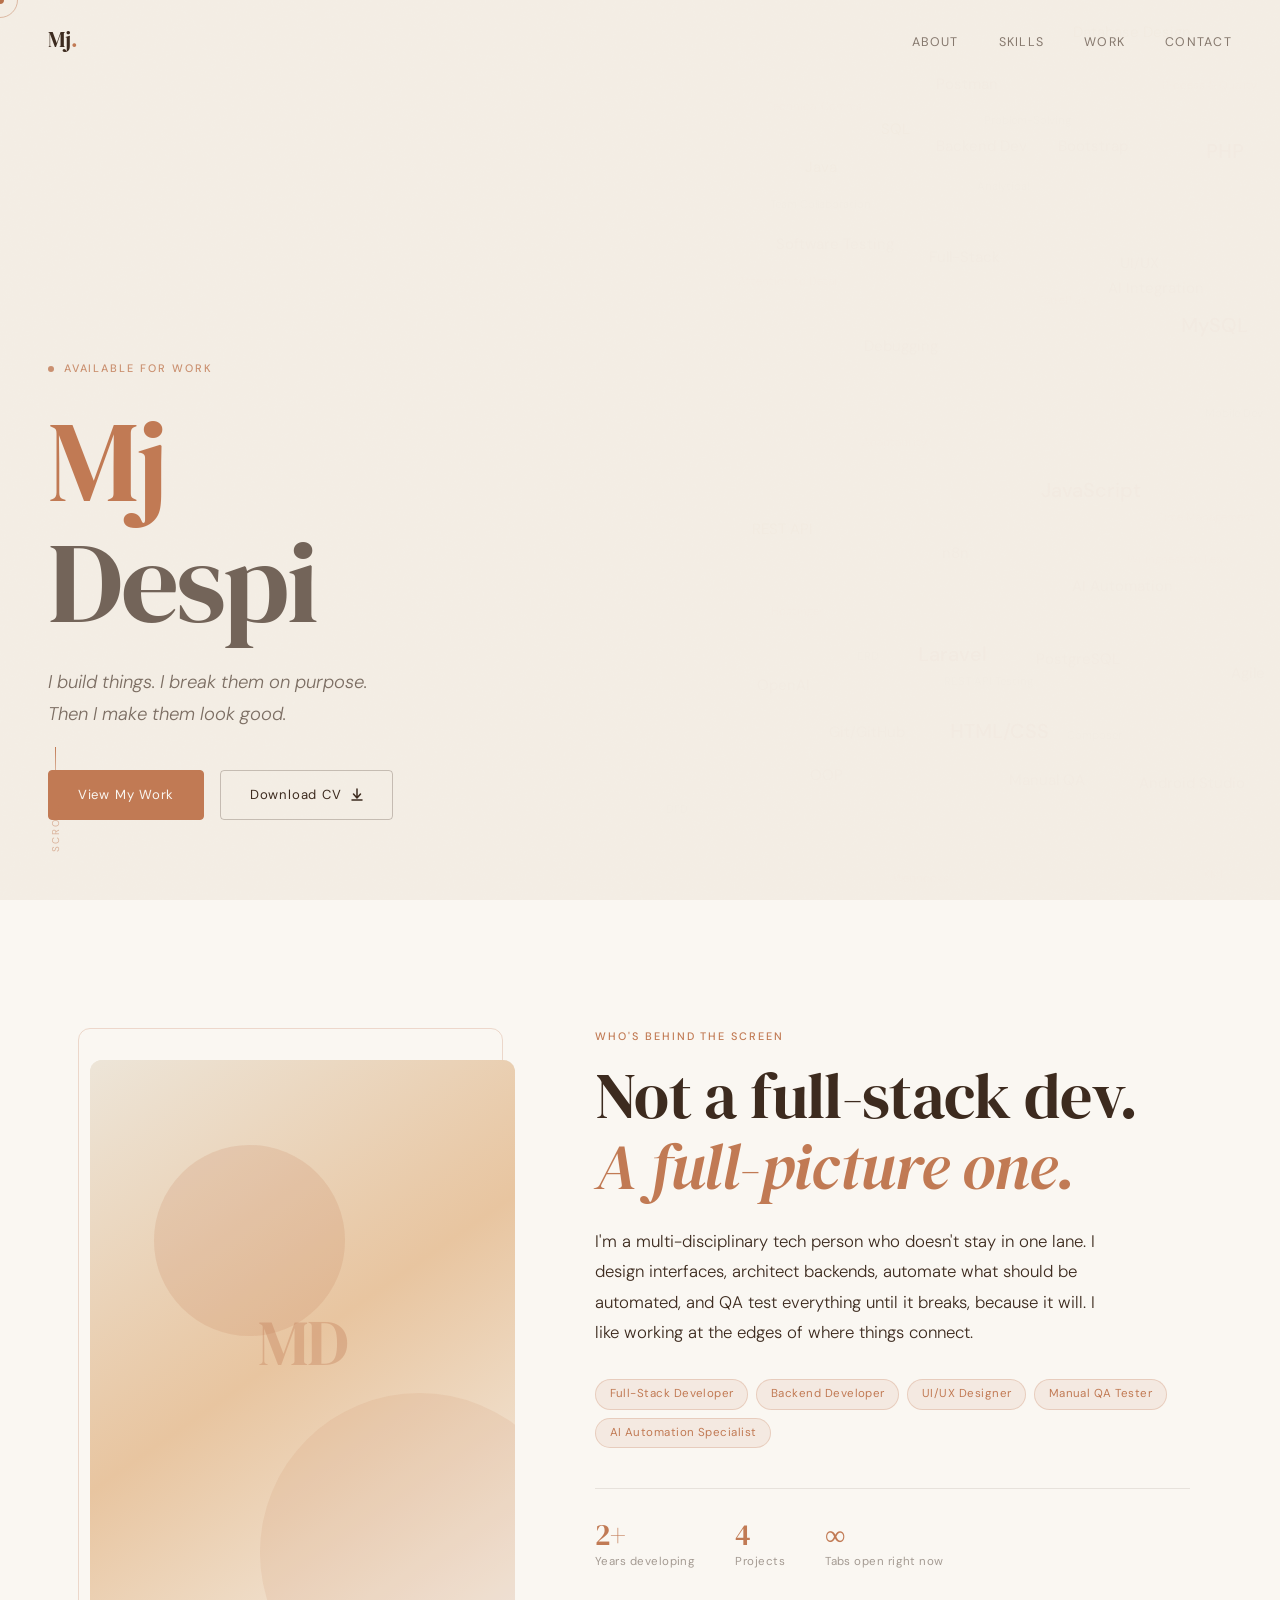
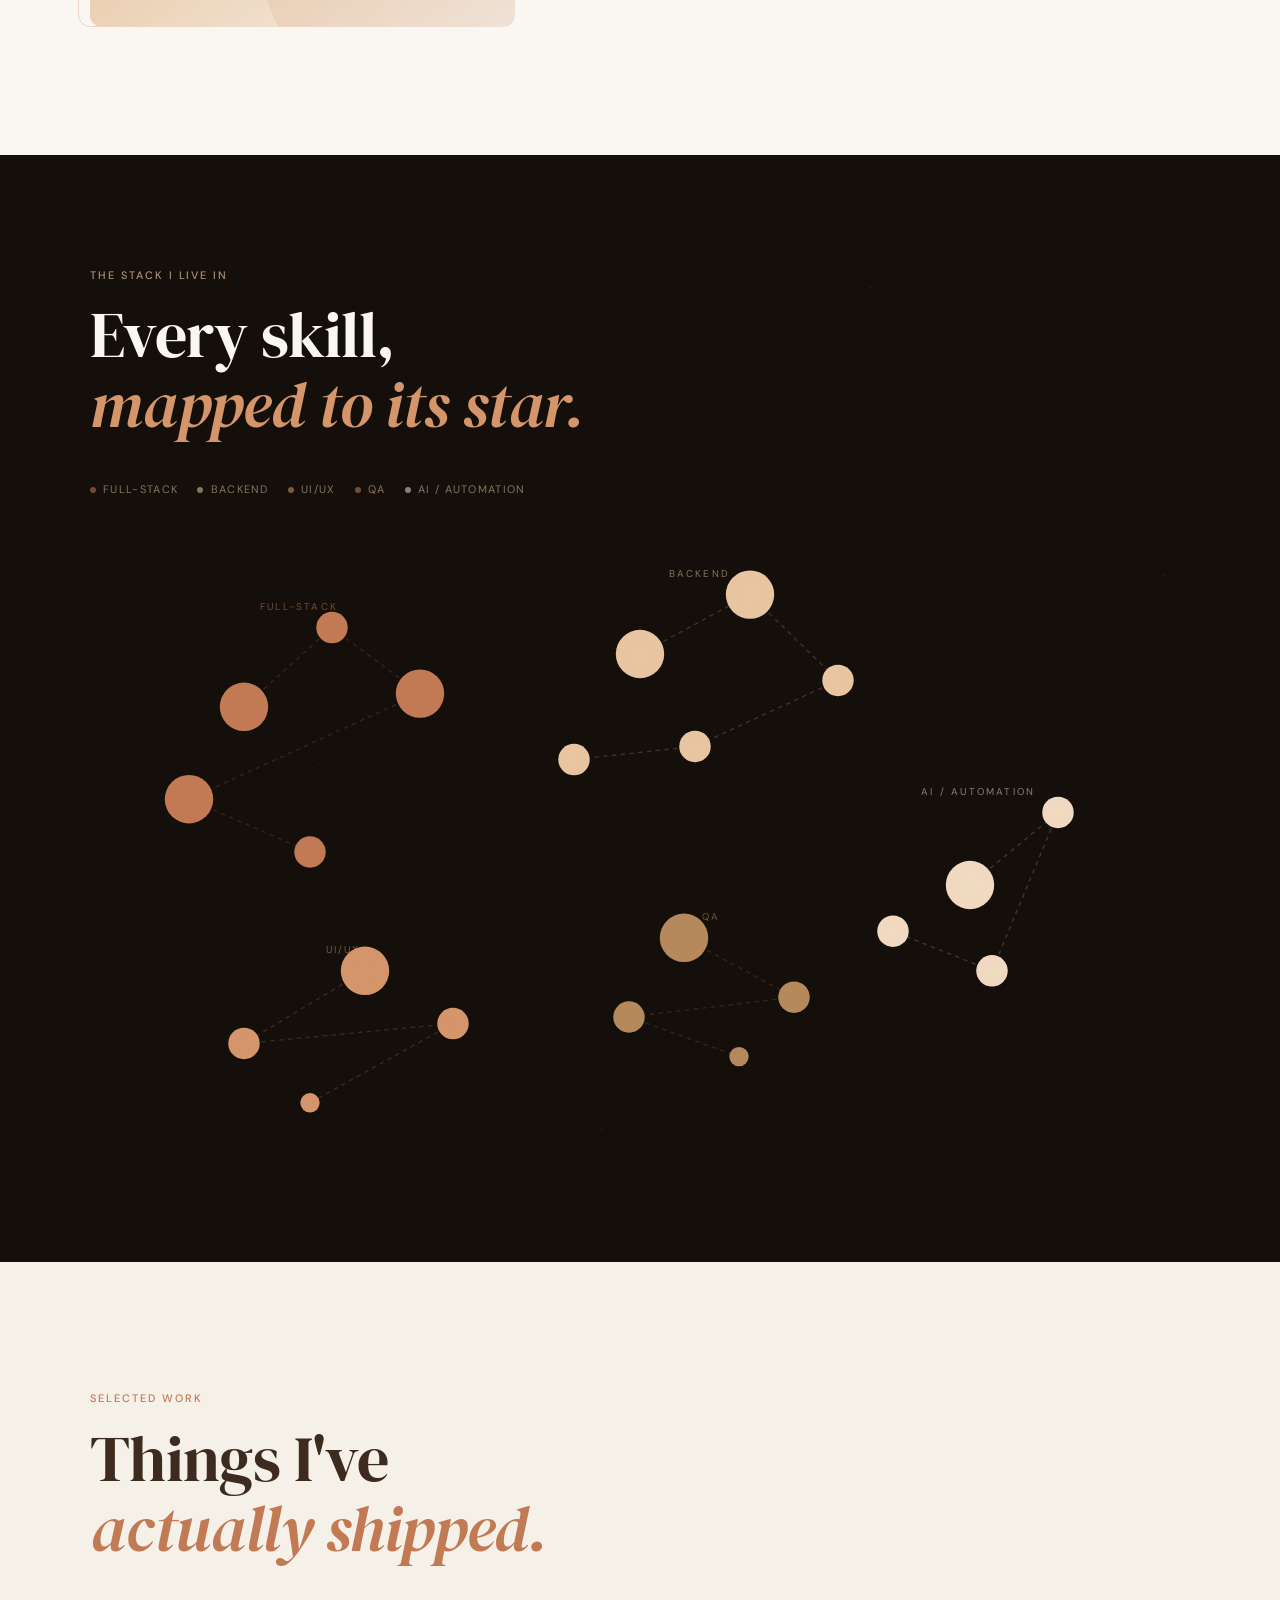
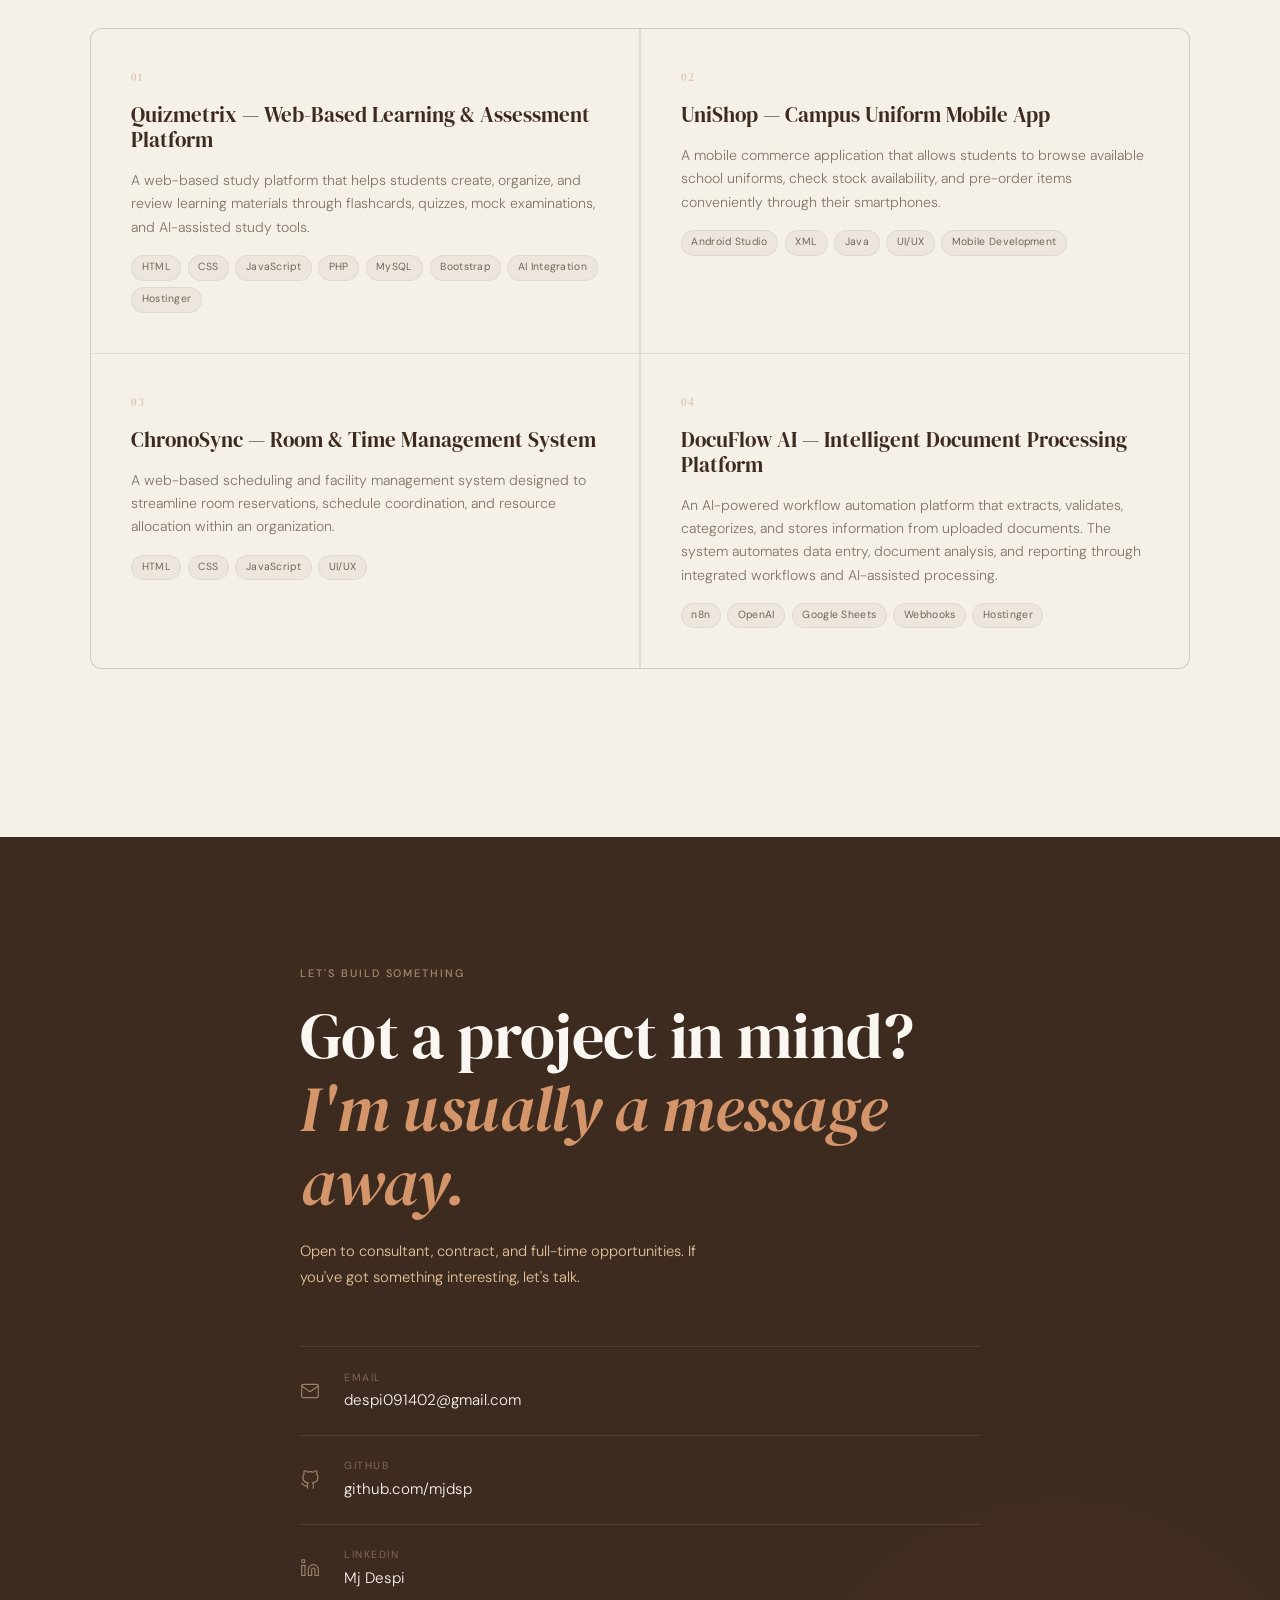
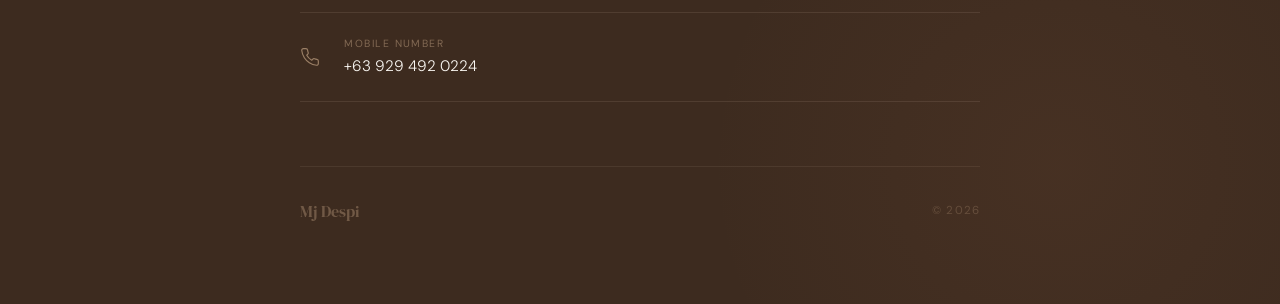
==== index.html @ 28af079f "Add files via upload" ====
<!DOCTYPE html>
<html lang="en">
<head>
  <meta charset="UTF-8" />
  <meta name="viewport" content="width=device-width, initial-scale=1.0" />
  <title>Mj Despi | Developer & Designer</title>

  <link rel="preconnect" href="https://fonts.googleapis.com" />
  <link rel="preconnect" href="https://fonts.gstatic.com" crossorigin />
  <link href="https://fonts.googleapis.com/css2?family=DM+Serif+Display:ital@0;1&family=DM+Sans:ital,opsz,wght@0,9..40,300;0,9..40,400;0,9..40,500;1,9..40,300&display=swap" rel="stylesheet" />

  <link rel="stylesheet" href="style.css" />
</head>
<body>

  <div id="scroll-progress"></div>
  <div class="cursor-dot" id="cursor-dot"></div>
  <div class="cursor-ring" id="cursor-ring"></div>

  <!-- ============================================================
       NAVIGATION
  ============================================================ -->
  <nav class="navbar" id="navbar">
    <a href="#hero" class="navbar__logo">Mj<span class="logo-dot">.</span></a>

    <ul class="navbar__links">
      <li><a href="#about"    class="nav-link">About</a></li>
      <li><a href="#skills"   class="nav-link">Skills</a></li>
      <li><a href="#projects" class="nav-link">Work</a></li>
      <li><a href="#contact"  class="nav-link">Contact</a></li>
    </ul>

    <button class="hamburger" id="hamburger" aria-label="Toggle menu">
      <span></span><span></span><span></span>
    </button>

    <div class="drawer" id="drawer">
      <ul>
        <li><a href="#about"    class="drawer-link">About</a></li>
        <li><a href="#skills"   class="drawer-link">Skills</a></li>
        <li><a href="#projects" class="drawer-link">Work</a></li>
        <li><a href="#contact"  class="drawer-link">Contact</a></li>
      </ul>
    </div>
    <div class="drawer-overlay" id="drawer-overlay"></div>
  </nav>

  <!-- ============================================================
       HERO — two-column: left = name/CTA, right = word cloud
  ============================================================ -->
  <section id="hero" class="hero">
    <canvas id="hero-canvas"></canvas>

    <div class="hero__layout">

      <!-- LEFT — identity -->
      <div class="hero__content">
        <span class="section-label hero__eyebrow">
          <span class="eyebrow-dot"></span>
          Available for work
        </span>

        <h1 class="hero__name">
          <span class="name-first">Mj</span><br>
          <span class="name-last">Despi</span>
        </h1>

        <p class="hero__tagline">
          I build things. I break them on purpose.<br>Then I make them look good.
        </p>

        <div class="hero__actions">
          <a href="#projects" class="btn btn-primary">View My Work</a>
          <a href="Despi_CV.pdf" download class="btn btn-ghost">
            Download CV
            <svg width="14" height="14" viewBox="0 0 14 14" fill="none">
              <path d="M7 1v8M3.5 6l3.5 4 3.5-4M2 12h10" stroke="currentColor" stroke-width="1.5" stroke-linecap="round" stroke-linejoin="round"/>
            </svg>
          </a>
        </div>
      </div>

      <!-- RIGHT — word cloud canvas -->
      <div class="hero__wordcloud-wrap">
        <canvas id="wordcloud-canvas"></canvas>
      </div>

    </div>

    <div class="hero__scroll-hint">
      <div class="scroll-line"></div>
      <span>Scroll</span>
    </div>
  </section>

  <!-- ============================================================
       ABOUT
  ============================================================ -->
  <section id="about" class="about">
    <div class="about__inner">

      <div class="about__image reveal">
        <div class="image-frame">
          <div class="image-placeholder">
            <div class="placeholder-shape outer"></div>
            <div class="placeholder-shape inner"></div>
            <span class="placeholder-initials">MD</span>
          </div>
        </div>
        <div class="image-accent"></div>
      </div>

      <div class="about__text">
        <span class="section-label reveal">Who's behind the screen</span>

        <h2 class="about__heading reveal reveal-delay-1">
          Not a full-stack dev.<br>
          <em>A full-picture one.</em>
        </h2>

        <p class="about__bio reveal reveal-delay-2">
          I'm a multi-disciplinary tech person who doesn't stay in one lane.
          I design interfaces, architect backends, automate what should be automated,
          and QA test everything until it breaks, because it will.
          I like working at the edges of where things connect.
        </p>

        <div class="about__roles reveal reveal-delay-3" id="roles-container"></div>

        <div class="about__stats reveal reveal-delay-4">
          <div class="stat">
            <span class="stat-num">2+</span>
            <span class="stat-label">Years developing</span>
          </div>
          <div class="stat">
            <span class="stat-num">4</span>
            <span class="stat-label">Projects</span>
          </div>
          <div class="stat">
            <span class="stat-num">∞</span>
            <span class="stat-label">Tabs open right now</span>
          </div>
        </div>
      </div>

    </div>
  </section>

  <!-- ============================================================
       SKILLS — CONSTELLATION
  ============================================================ -->
  <section id="skills" class="skills">
    <div class="skills__header">
      <span class="section-label" style="color: var(--sand); opacity: 0.7;">The stack I live in</span>
      <h2 class="skills__heading reveal">
        Every skill,<br><em>mapped to its star.</em>
      </h2>
    </div>

    <div class="skills__map">
      <div class="skills__legend" id="skills-legend"></div>
      <div class="skills__svg-wrap">
        <svg id="constellation" viewBox="0 0 1000 600" preserveAspectRatio="xMidYMid meet"></svg>
      </div>
      <div class="skill-tooltip" id="skill-tooltip"></div>
    </div>
  </section>

  <!-- ============================================================
       PROJECTS
  ============================================================ -->
  <section id="projects" class="projects">
    <div class="projects__inner">
      <div class="projects__header">
        <span class="section-label reveal">Selected work</span>
        <h2 class="projects__heading reveal reveal-delay-1">
          Things I've<br><em>actually shipped.</em>
        </h2>
      </div>
      <div class="projects__grid" id="projects-grid"></div>
    </div>
  </section>

  <!-- ============================================================
       CONTACT
  ============================================================ -->
  <section id="contact" class="contact">
    <div class="contact__inner">
      <span class="section-label reveal" style="color: var(--sand); opacity: 0.6;">Let's build something</span>

      <h2 class="contact__heading reveal reveal-delay-1">
        Got a project in mind?<br>
        <em>I'm usually a message away.</em>
      </h2>

      <p class="contact__sub reveal reveal-delay-2">
        Open to consultant, contract, and full-time opportunities.
        If you've got something interesting, let's talk.
      </p>

      <div class="contact__links" id="contact-links"></div>

      <footer class="contact__footer reveal">
        <span class="footer-name">Mj Despi</span>
        <span class="footer-year">© <span id="year"></span></span>
      </footer>
    </div>
  </section>

  <!-- ============================================================
       EASTER EGG
  ============================================================ -->
  <div class="easter-egg" id="easter-egg">
    <div class="easter-egg__box">
      <div class="easter-egg__emoji">🍪</div>
      <h3 class="easter-egg__title">You found the secret.</h3>
      <p class="easter-egg__text">
        ↑ ↑ ↓ ↓ ← → ← → B A<br>
        Most people don't make it this far.<br>
        Here's a cookie. You've earned it.
      </p>
      <button class="easter-egg__close" id="easter-egg-close">Close & keep exploring</button>
    </div>
  </div>

  <script src="script.js"></script>
  <script src="wordcloud.js"></script>
</body>
</html>
---- style.css ----
/* ============================================================
   DESIGN TOKENS
   ============================================================ */
:root {
  --cream:            #F5F0E8;
  --cream-deep:       #EDE5D8;
  --off-white:        #FAF7F2;
  --terracotta:       #C17A54;
  --terracotta-light: #D4956A;
  --terracotta-muted: #B5895C;
  --sand:             #E8C5A0;
  --brown:            #3D2B1F;
  --charcoal:         #1C1510;
  --night:            #140F0A;
  --night-mid:        #1E1510;

  --font-display: 'DM Serif Display', Georgia, serif;
  --font-body:    'DM Sans', system-ui, sans-serif;

  --transition: 0.3s cubic-bezier(0.25, 0.46, 0.45, 0.94);
}

/* ============================================================
   RESET & BASE
   ============================================================ */
*, *::before, *::after {
  box-sizing: border-box;
  margin: 0;
  padding: 0;
}

html {
  scroll-behavior: smooth;
  font-size: 16px;
}

body {
  font-family: var(--font-body);
  background: var(--cream);
  color: var(--brown);
  line-height: 1.6;
  overflow-x: hidden;
  cursor: none;
}

a, button, [role="button"] {
  cursor: none;
}

img {
  display: block;
  width: 100%;
  height: 100%;
  object-fit: cover;
  object-position: top center;
}

ul { list-style: none; }
a  { text-decoration: none; color: inherit; }

h1 { font-family: var(--font-display); font-size: clamp(3.5rem, 9vw, 8rem);  line-height: 1.05; letter-spacing: -0.02em; font-weight: 400; }
h2 { font-family: var(--font-display); font-size: clamp(2.2rem, 5vw,  4rem);  line-height: 1.1;  letter-spacing: -0.01em; font-weight: 400; }
h3 { font-family: var(--font-display); font-size: clamp(1.2rem, 2vw,  1.6rem); line-height: 1.2; font-weight: 400; }

/* ============================================================
   UTILITIES
   ============================================================ */
.section-label {
  font-family: var(--font-body);
  font-size: 0.68rem;
  font-weight: 500;
  letter-spacing: 0.18em;
  text-transform: uppercase;
  color: var(--terracotta);
  opacity: 0.8;
  display: flex;
  align-items: center;
  gap: 0.5rem;
  margin-bottom: 1rem;
}

/* Scroll-triggered reveal */
.reveal {
  opacity: 0;
  transform: translateY(28px);
  transition: opacity 0.75s ease, transform 0.75s ease;
}
.reveal.visible            { opacity: 1; transform: translateY(0); }
.reveal-delay-1.visible    { transition-delay: 0.1s; }
.reveal-delay-2.visible    { transition-delay: 0.22s; }
.reveal-delay-3.visible    { transition-delay: 0.36s; }
.reveal-delay-4.visible    { transition-delay: 0.5s; }

/* Buttons */
.btn {
  display: inline-flex;
  align-items: center;
  gap: 0.5rem;
  font-family: var(--font-body);
  font-size: 0.82rem;
  font-weight: 400;
  letter-spacing: 0.06em;
  padding: 0.85rem 1.8rem;
  border-radius: 4px;
  border: 1px solid transparent;
  transition: all var(--transition);
  text-decoration: none;
}
.btn-primary {
  background: var(--terracotta);
  color: var(--off-white);
  border-color: var(--terracotta);
}
.btn-primary:hover {
  background: var(--brown);
  border-color: var(--brown);
  transform: translateY(-2px);
}
.btn-ghost {
  background: transparent;
  color: var(--brown);
  border-color: rgba(61, 43, 31, 0.25);
}
.btn-ghost:hover {
  background: var(--cream-deep);
  border-color: var(--terracotta-muted);
  transform: translateY(-2px);
}

/* ============================================================
   SCROLL PROGRESS BAR
   ============================================================ */
#scroll-progress {
  position: fixed;
  top: 0; left: 0;
  height: 2px;
  width: 0%;
  background: var(--terracotta);
  z-index: 9999;
  transition: width 0.08s linear;
}

/* ============================================================
   CUSTOM CURSOR
   ============================================================ */
.cursor-dot {
  position: fixed;
  top: 0; left: 0;
  width: 8px; height: 8px;
  background: var(--terracotta);
  border-radius: 50%;
  pointer-events: none;
  z-index: 99999;
  transform: translate(-50%, -50%);
  transition: width 0.2s, height 0.2s, background 0.2s;
  mix-blend-mode: multiply;
}
.cursor-ring {
  position: fixed;
  top: 0; left: 0;
  width: 36px; height: 36px;
  border: 1.5px solid var(--terracotta);
  border-radius: 50%;
  pointer-events: none;
  z-index: 99998;
  transform: translate(-50%, -50%);
  transition: width 0.25s, height 0.25s, opacity 0.2s;
  opacity: 0.45;
}
.cursor-dot.hovering  { width: 5px; height: 5px; }
.cursor-ring.hovering { width: 54px; height: 54px; opacity: 0.2; }

/* ============================================================
   NAVBAR
   ============================================================ */
.navbar {
  position: fixed;
  top: 0; left: 0; right: 0;
  z-index: 1000;
  display: flex;
  align-items: center;
  justify-content: space-between;
  padding: 1.4rem 3rem;
  transition: background 0.4s, padding 0.3s, backdrop-filter 0.3s;
}
.navbar.scrolled {
  background: rgba(245, 240, 232, 0.88);
  backdrop-filter: blur(12px);
  -webkit-backdrop-filter: blur(12px);
  padding: 1rem 3rem;
  border-bottom: 1px solid rgba(193, 122, 84, 0.12);
}
.navbar__logo {
  font-family: var(--font-display);
  font-size: 1.4rem;
  color: var(--brown);
  letter-spacing: -0.01em;
  z-index: 1001;
}
.logo-dot { color: var(--terracotta); }

.navbar__links {
  display: flex;
  gap: 2.5rem;
}
.nav-link {
  font-size: 0.78rem;
  font-weight: 400;
  letter-spacing: 0.1em;
  text-transform: uppercase;
  color: var(--brown);
  opacity: 0.6;
  position: relative;
  padding-bottom: 2px;
  transition: opacity 0.2s, color 0.2s;
}
.nav-link::after {
  content: '';
  position: absolute;
  bottom: -2px; left: 0;
  width: 0; height: 1px;
  background: var(--terracotta);
  transition: width 0.3s;
}
.nav-link:hover,
.nav-link.active {
  opacity: 1;
  color: var(--terracotta);
}
.nav-link:hover::after,
.nav-link.active::after { width: 100%; }

/* Hamburger */
.hamburger {
  display: none;
  flex-direction: column;
  gap: 5px;
  background: none;
  border: none;
  padding: 4px;
  z-index: 1001;
}
.hamburger span {
  display: block;
  width: 24px; height: 1.5px;
  background: var(--brown);
  transition: transform 0.3s, opacity 0.3s;
  transform-origin: center;
}
.hamburger.open span:nth-child(1) { transform: translateY(6.5px) rotate(45deg); }
.hamburger.open span:nth-child(2) { opacity: 0; }
.hamburger.open span:nth-child(3) { transform: translateY(-6.5px) rotate(-45deg); }

/* Drawer */
.drawer {
  position: fixed;
  top: 0; right: -100%;
  width: min(320px, 85vw);
  height: 100vh;
  background: var(--off-white);
  z-index: 1000;
  display: flex;
  align-items: center;
  justify-content: center;
  border-left: 1px solid rgba(193, 122, 84, 0.15);
  transition: right 0.4s cubic-bezier(0.25, 0.46, 0.45, 0.94);
}
.drawer.open { right: 0; }
.drawer ul { display: flex; flex-direction: column; gap: 2rem; text-align: center; }
.drawer-link {
  font-family: var(--font-display);
  font-size: 2rem;
  color: var(--brown);
  opacity: 0.8;
  transition: opacity 0.2s, color 0.2s;
}
.drawer-link:hover { opacity: 1; color: var(--terracotta); }
.drawer-overlay {
  position: fixed;
  inset: 0;
  background: rgba(61, 43, 31, 0.3);
  z-index: 999;
  backdrop-filter: blur(2px);
  opacity: 0;
  pointer-events: none;
  transition: opacity 0.3s;
}
.drawer-overlay.visible { opacity: 1; pointer-events: all; }

/* ============================================================
   HERO — two-column
   ============================================================ */
.hero {
  position: relative;
  min-height: 100vh;
  display: flex;
  flex-direction: column;
  justify-content: center;
  padding: 0;
  overflow: hidden;
  background: var(--cream);
}
#hero-canvas {
  position: absolute;
  inset: 0;
  width: 100%; height: 100%;
  pointer-events: none;
  z-index: 0;
}

/* Two-column grid inside hero */
.hero__layout {
  position: relative;
  z-index: 2;
  display: grid;
  grid-template-columns: 1fr 1fr;
  min-height: 100vh;
  width: 100%;
}

/* LEFT — name / CTA */
.hero__content {
  display: flex;
  flex-direction: column;
  justify-content: flex-end;
  padding: 0 3rem 5rem 3rem;
}

.hero__eyebrow {
  display: flex;
  align-items: center;
  gap: 0.6rem;
  margin-bottom: 1.5rem;
}
.eyebrow-dot {
  width: 6px; height: 6px;
  background: var(--terracotta);
  border-radius: 50%;
  display: inline-block;
  animation: pulse-dot 2s ease-in-out infinite;
}
@keyframes pulse-dot {
  0%, 100% { opacity: 1; transform: scale(1); }
  50%       { opacity: 0.45; transform: scale(0.65); }
}
.hero__name {
  color: var(--brown);
  margin-bottom: 1.5rem;
}
.name-first { color: var(--terracotta); }
.name-last  { color: var(--brown); opacity: 0.7; }
.hero__tagline {
  font-size: clamp(0.95rem, 1.6vw, 1.15rem);
  font-weight: 300;
  font-style: italic;
  color: var(--brown);
  opacity: 0.65;
  line-height: 1.7;
  margin-bottom: 2.5rem;
  max-width: 420px;
}
.hero__actions { display: flex; gap: 1rem; flex-wrap: wrap; }

/* RIGHT — word cloud, seamless with hero background */
.hero__wordcloud-wrap {
  position: relative;
  background: transparent;
}
#wordcloud-canvas {
  display: block;
  width: 100%;
  height: 100%;
}

/* Scroll hint — repositioned to bottom-left so it's not hidden by cloud */
.hero__scroll-hint {
  position: absolute;
  bottom: 3rem;
  left: 3rem;
  display: flex;
  flex-direction: column;
  align-items: center;
  gap: 0.5rem;
  z-index: 3;
}
.scroll-line {
  width: 1px; height: 48px;
  background: linear-gradient(to bottom, var(--terracotta), transparent);
  animation: scroll-line-anim 2s ease-in-out infinite;
}
@keyframes scroll-line-anim {
  0%   { transform: scaleY(0); transform-origin: top;    opacity: 0; }
  50%  { transform: scaleY(1); transform-origin: top;    opacity: 1; }
  100% { transform: scaleY(0); transform-origin: bottom; opacity: 0; }
}
.hero__scroll-hint span {
  font-size: 0.62rem;
  letter-spacing: 0.22em;
  text-transform: uppercase;
  color: var(--terracotta);
  opacity: 0.5;
  writing-mode: vertical-rl;
  transform: rotate(180deg);
}

/* ============================================================
   ABOUT
   ============================================================ */
.about {
  background: var(--off-white);
  padding: 8rem 3rem;
}
.about__inner {
  max-width: 1100px;
  margin: 0 auto;
  display: grid;
  grid-template-columns: 1fr 1.4fr;
  gap: 5rem;
  align-items: start;
}

/* Image */
.about__image { position: relative; padding-top: 2rem; }
.image-frame {
  position: relative;
  width: 100%;
  aspect-ratio: 3 / 4;
  border-radius: 12px;
  overflow: hidden;
  background: var(--cream-deep);
}
.image-placeholder {
  width: 100%; height: 100%;
  display: flex;
  align-items: center;
  justify-content: center;
  background: linear-gradient(145deg, var(--cream-deep), var(--sand), var(--cream));
  position: relative;
  overflow: hidden;
}
.placeholder-shape {
  position: absolute;
  border-radius: 50%;
}
.placeholder-shape.outer {
  width: 75%; aspect-ratio: 1;
  background: rgba(193, 122, 84, 0.12);
  bottom: -15%; right: -15%;
}
.placeholder-shape.inner {
  width: 45%; aspect-ratio: 1;
  background: rgba(193, 122, 84, 0.18);
  top: 15%; left: 15%;
}
.placeholder-initials {
  font-family: var(--font-display);
  font-size: 4rem;
  color: var(--terracotta);
  opacity: 0.35;
  position: relative;
  z-index: 1;
  letter-spacing: -0.02em;
}
.image-accent {
  position: absolute;
  top: 0; left: -12px;
  width: 100%; height: 100%;
  border: 1px solid rgba(193, 122, 84, 0.25);
  border-radius: 12px;
  pointer-events: none;
  z-index: -1;
}

/* About text */
.about__heading { color: var(--brown); margin-bottom: 1.5rem; }
.about__heading em { color: var(--terracotta); font-style: italic; }
.about__bio {
  font-size: 1.05rem;
  line-height: 1.8;
  color: var(--brown);
  opacity: 0.72;
  margin-bottom: 2rem;
  max-width: 500px;
  font-weight: 300;
}

/* Role badges */
.about__roles { display: flex; flex-wrap: wrap; gap: 0.5rem; margin-bottom: 2.5rem; }
.role-badge {
  font-size: 0.72rem;
  font-weight: 400;
  letter-spacing: 0.04em;
  padding: 0.32rem 0.85rem;
  border-radius: 999px;
  background: rgba(193, 122, 84, 0.1);
  color: var(--terracotta);
  border: 1px solid rgba(193, 122, 84, 0.25);
  transition: background 0.2s;
}
.role-badge:hover { background: rgba(193, 122, 84, 0.18); }

/* Stats */
.about__stats {
  display: flex;
  gap: 2.5rem;
  padding-top: 2rem;
  border-top: 1px solid rgba(61, 43, 31, 0.1);
}
.stat { display: flex; flex-direction: column; gap: 0.2rem; }
.stat-num  { font-family: var(--font-display); font-size: 1.8rem; color: var(--terracotta); line-height: 1; }
.stat-label { font-size: 0.72rem; color: var(--brown); opacity: 0.45; letter-spacing: 0.04em; }

/* ============================================================
   SKILLS — CONSTELLATION
   ============================================================ */
.skills {
  background: var(--night);
  padding: 7rem 3rem 5rem;
  position: relative;
  overflow: hidden;
}
/* Subtle distant background stars */
.skills::before {
  content: '';
  position: absolute;
  inset: 0;
  background-image:
    radial-gradient(1px 1px at 8%  18%, rgba(240,217,192,0.25) 0%, transparent 100%),
    radial-gradient(1px 1px at 25% 55%, rgba(240,217,192,0.18) 0%, transparent 100%),
    radial-gradient(1px 1px at 68% 12%, rgba(240,217,192,0.22) 0%, transparent 100%),
    radial-gradient(1px 1px at 82% 72%, rgba(240,217,192,0.15) 0%, transparent 100%),
    radial-gradient(1px 1px at 47% 88%, rgba(240,217,192,0.20) 0%, transparent 100%),
    radial-gradient(1px 1px at 91% 38%, rgba(240,217,192,0.18) 0%, transparent 100%),
    radial-gradient(1px 1px at 15% 80%, rgba(240,217,192,0.12) 0%, transparent 100%);
  pointer-events: none;
}
.skills__header {
  max-width: 1100px;
  margin: 0 auto 2.5rem;
}
.skills__heading { color: var(--off-white); margin-top: 0.5rem; }
.skills__heading em { color: var(--terracotta-light); font-style: italic; }

.skills__legend {
  display: flex;
  flex-wrap: wrap;
  gap: 1.2rem;
  max-width: 1100px;
  margin: 0 auto 1.5rem;
}
.legend-item {
  display: flex;
  align-items: center;
  gap: 0.45rem;
  font-size: 0.68rem;
  letter-spacing: 0.12em;
  text-transform: uppercase;
  color: var(--sand);
  opacity: 0.55;
}
.legend-dot {
  width: 6px; height: 6px;
  border-radius: 50%;
  flex-shrink: 0;
}

.skills__map { position: relative; max-width: 1100px; margin: 0 auto; }
.skills__svg-wrap { position: relative; }
#constellation {
  width: 100%;
  display: block;
  overflow: visible;
}
/* Stars: JS adds these classes */
.star-group { opacity: 0; transition: opacity 0.6s ease; }
.star-group.visible { opacity: 1; }
.star-circle {
  transition: r 0.2s;
  animation: twinkle 4s ease-in-out infinite;
}
@keyframes twinkle {
  0%, 100% { opacity: 0.9; }
  50%       { opacity: 0.45; }
}
.star-halo { animation: halo-pulse 4s ease-in-out infinite; }
@keyframes halo-pulse {
  0%, 100% { opacity: 0.12; }
  50%       { opacity: 0.28; }
}
.star-group:hover .star-circle { filter: drop-shadow(0 0 5px currentColor); opacity: 1 !important; }
.skill-connection { pointer-events: none; }

/* Tooltip */
.skill-tooltip {
  position: absolute;
  background: rgba(20, 15, 10, 0.92);
  color: var(--sand);
  font-size: 0.68rem;
  font-family: var(--font-body);
  letter-spacing: 0.06em;
  padding: 0.28rem 0.65rem;
  border-radius: 4px;
  pointer-events: none;
  white-space: nowrap;
  border: 1px solid rgba(193, 122, 84, 0.3);
  z-index: 10;
  opacity: 0;
  transition: opacity 0.15s;
  transform: translate(-50%, -160%);
}
.skill-tooltip.visible { opacity: 1; }

/* ============================================================
   PROJECTS
   ============================================================ */
.projects { background: var(--cream); padding: 8rem 3rem; }
.projects__inner { max-width: 1100px; margin: 0 auto; }
.projects__header { margin-bottom: 4rem; }
.projects__heading { color: var(--brown); margin-top: 0.5rem; }
.projects__heading em { color: var(--terracotta); font-style: italic; }

.projects__grid {
  display: grid;
  grid-template-columns: repeat(2, 1fr);
  gap: 1.5px;
  background: rgba(61, 43, 31, 0.1);
  border: 1.5px solid rgba(61, 43, 31, 0.1);
  border-radius: 12px;
  overflow: hidden;
  margin-bottom: 2.5rem;
}

.project-card {
  position: relative;
  background: var(--cream);
  padding: 2.5rem;
  display: flex;
  flex-direction: column;
  gap: 1rem;
  transition: background var(--transition), transform var(--transition);
  overflow: hidden;
}
.project-card::before {
  content: '';
  position: absolute;
  inset: 0;
  background: linear-gradient(135deg, transparent, rgba(193,122,84,0.04));
  opacity: 0;
  transition: opacity var(--transition);
}
.project-card:hover { background: var(--off-white); transform: translateY(-2px); }
.project-card:hover::before { opacity: 1; }
.project-card:hover .card-arrow { opacity: 1; transform: translate(0, 0); color: var(--terracotta); }
.project-card:hover .card-title { color: var(--terracotta); }

.card-number {
  font-family: var(--font-display);
  font-size: 0.7rem;
  color: var(--terracotta);
  opacity: 0.35;
  letter-spacing: 0.1em;
}
.card-title {
  font-family: var(--font-display);
  font-size: clamp(1.05rem, 1.8vw, 1.3rem);
  color: var(--brown);
  line-height: 1.2;
  transition: color 0.2s;
}
.card-desc {
  font-size: 0.88rem;
  line-height: 1.65;
  color: var(--brown);
  opacity: 0.62;
  font-weight: 300;
}
.card-tags { display: flex; flex-wrap: wrap; gap: 0.4rem; }
.card-tag {
  font-size: 0.65rem;
  padding: 0.22rem 0.6rem;
  border-radius: 999px;
  background: rgba(61, 43, 31, 0.07);
  color: var(--brown);
  opacity: 0.7;
  border: 1px solid rgba(61, 43, 31, 0.1);
  letter-spacing: 0.03em;
}
.card-arrow {
  position: absolute;
  top: 1.5rem; right: 1.8rem;
  color: var(--terracotta);
  opacity: 0;
  transform: translate(-4px, 4px);
  transition: all var(--transition);
}

.projects__footer { display: flex; justify-content: flex-end; }
.github-link {
  display: inline-flex;
  align-items: center;
  gap: 0.5rem;
  font-size: 0.8rem;
  letter-spacing: 0.06em;
  color: var(--brown);
  opacity: 0.5;
  border-bottom: 1px solid rgba(61, 43, 31, 0.18);
  padding-bottom: 2px;
  transition: opacity 0.2s, color 0.2s, border-color 0.2s;
}
.github-link:hover { opacity: 1; color: var(--terracotta); border-bottom-color: var(--terracotta); }

/* ============================================================
   CONTACT
   ============================================================ */
.contact {
  background: var(--brown);
  padding: 8rem 3rem 5rem;
  position: relative;
  overflow: hidden;
}
.contact::before {
  content: '';
  position: absolute;
  bottom: -20%; right: -10%;
  width: 55%; aspect-ratio: 1;
  background: radial-gradient(circle, rgba(193,122,84,0.07) 0%, transparent 70%);
  pointer-events: none;
}
.contact__inner { max-width: 680px; margin: 0 auto; }
.contact__heading { color: var(--off-white); margin-bottom: 1.2rem; margin-top: 0.5rem; line-height: 1.15; }
.contact__heading em { color: var(--terracotta-light); font-style: italic; }
.contact__sub {
  font-size: 0.92rem;
  line-height: 1.75;
  color: var(--sand);
  opacity: 0.48;
  margin-bottom: 3.5rem;
  max-width: 420px;
  font-weight: 300;
}

.contact__links {
  display: flex;
  flex-direction: column;
  border-top: 1px solid rgba(240, 217, 192, 0.1);
  margin-bottom: 4rem;
}
.contact-link {
  display: flex;
  align-items: center;
  gap: 1.4rem;
  padding: 1.4rem 0;
  border-bottom: 1px solid rgba(240, 217, 192, 0.1);
  color: var(--off-white);
  text-decoration: none;
  position: relative;
  overflow: hidden;
  transition: padding-left 0.3s;
}
.contact-link::before {
  content: '';
  position: absolute;
  left: -100%; top: 0;
  width: 100%; height: 100%;
  background: rgba(193, 122, 84, 0.06);
  transition: left 0.3s ease;
}
.contact-link:hover { padding-left: 0.5rem; }
.contact-link:hover::before { left: 0; }
.contact-link:hover .link-icon   { color: var(--terracotta-light); opacity: 1; }
.contact-link:hover .link-arrow  { opacity: 1; transform: translateX(0); color: var(--terracotta-light); }

.link-icon {
  width: 22px; flex-shrink: 0;
  color: var(--sand);
  opacity: 0.55;
  transition: color 0.2s, opacity 0.2s;
  display: flex;
  align-items: center;
}
.link-text { flex: 1; display: flex; flex-direction: column; gap: 0.12rem; }
.link-label {
  font-size: 0.65rem;
  letter-spacing: 0.14em;
  text-transform: uppercase;
  color: var(--sand);
  opacity: 0.4;
}
.link-value { font-size: 0.95rem; font-weight: 300; color: var(--off-white); }
.link-arrow {
  font-size: 1rem;
  color: var(--sand);
  opacity: 0;
  transform: translateX(-8px);
  transition: all var(--transition);
}

/* Footer */
.contact__footer {
  display: flex;
  justify-content: space-between;
  align-items: center;
  padding-top: 2rem;
  border-top: 1px solid rgba(240, 217, 192, 0.08);
}
.footer-name {
  font-family: var(--font-display);
  font-size: 1rem;
  color: var(--sand);
  opacity: 0.3;
}
.footer-year { font-size: 0.72rem; color: var(--sand); opacity: 0.2; letter-spacing: 0.1em; }

/* ============================================================
   EASTER EGG
   ============================================================ */
.easter-egg {
  position: fixed;
  inset: 0;
  background: rgba(20, 15, 10, 0.95);
  z-index: 99997;
  display: flex;
  align-items: center;
  justify-content: center;
  opacity: 0;
  pointer-events: none;
  transition: opacity 0.4s ease;
  backdrop-filter: blur(8px);
}
.easter-egg.visible { opacity: 1; pointer-events: all; }

.easter-egg__box {
  text-align: center;
  padding: 3rem 2.5rem;
  max-width: 420px;
  border: 1px solid rgba(193, 122, 84, 0.25);
  border-radius: 12px;
  background: var(--night-mid);
  transform: scale(0.9);
  transition: transform 0.4s cubic-bezier(0.34, 1.56, 0.64, 1);
}
.easter-egg.visible .easter-egg__box { transform: scale(1); }

.easter-egg__emoji {
  font-size: 3.5rem;
  margin-bottom: 1.2rem;
  animation: wiggle 0.5s ease-in-out 0.4s;
}
@keyframes wiggle {
  0%, 100% { transform: rotate(0deg); }
  25%  { transform: rotate(-10deg); }
  75%  { transform: rotate(10deg); }
}
.easter-egg__title {
  font-family: var(--font-display);
  font-size: 1.8rem;
  color: var(--off-white);
  margin-bottom: 1rem;
}
.easter-egg__text {
  font-size: 0.88rem;
  line-height: 1.8;
  color: var(--sand);
  opacity: 0.65;
  margin-bottom: 2rem;
  font-weight: 300;
}
.easter-egg__close {
  font-family: var(--font-body);
  font-size: 0.78rem;
  letter-spacing: 0.06em;
  padding: 0.75rem 1.6rem;
  border-radius: 4px;
  border: 1px solid rgba(193, 122, 84, 0.35);
  background: transparent;
  color: var(--terracotta-light);
  transition: all var(--transition);
}
.easter-egg__close:hover {
  background: rgba(193, 122, 84, 0.1);
  border-color: var(--terracotta);
}

/* ============================================================
   RESPONSIVE
   ============================================================ */

/* Tablet — hero columns compress, word cloud gets less space */
@media (max-width: 1024px) {
  .hero__layout {
    grid-template-columns: 1.1fr 0.9fr;
  }
  .hero__content {
    padding: 0 2rem 4rem 2rem;
  }
}

/* Tablet portrait — stack hero vertically, hide word cloud */
@media (max-width: 768px) {
  .navbar          { padding: 1.2rem 1.5rem; }
  .navbar.scrolled { padding: 1rem 1.5rem; }
  .navbar__links   { display: none; }
  .hamburger       { display: flex; }

  /* Hero collapses to single column, word cloud hides */
  .hero__layout {
    grid-template-columns: 1fr;
    grid-template-rows: 1fr;
  }
  .hero__wordcloud-wrap {
    display: none;  /* touch has no cursor, cloud loses its only interesting behavior */
  }
  .hero__content {
    padding: 6rem 1.5rem 4rem;
    justify-content: center;
    min-height: 100vh;
  }
  .hero__scroll-hint { display: none; }
  .hero__actions { flex-direction: column; }
  .btn { justify-content: center; text-align: center; }

  .about         { padding: 5rem 1.5rem; }
  .about__stats  { gap: 1.5rem; }
  .skills        { padding: 5rem 1.5rem 4rem; }
  .projects      { padding: 5rem 1.5rem; }
  .projects__grid { grid-template-columns: 1fr; }
  .contact       { padding: 5rem 1.5rem 4rem; }
}

@media (max-width: 900px) {
  .about__inner { grid-template-columns: 1fr; gap: 3rem; }
  .about__image { max-width: 280px; margin: 0 auto; }
}

/* Reduced motion */
@media (prefers-reduced-motion: reduce) {
  .reveal { opacity: 1; transform: none; transition: none; }
  * { animation-duration: 0.01ms !important; transition-duration: 0.01ms !important; }
}
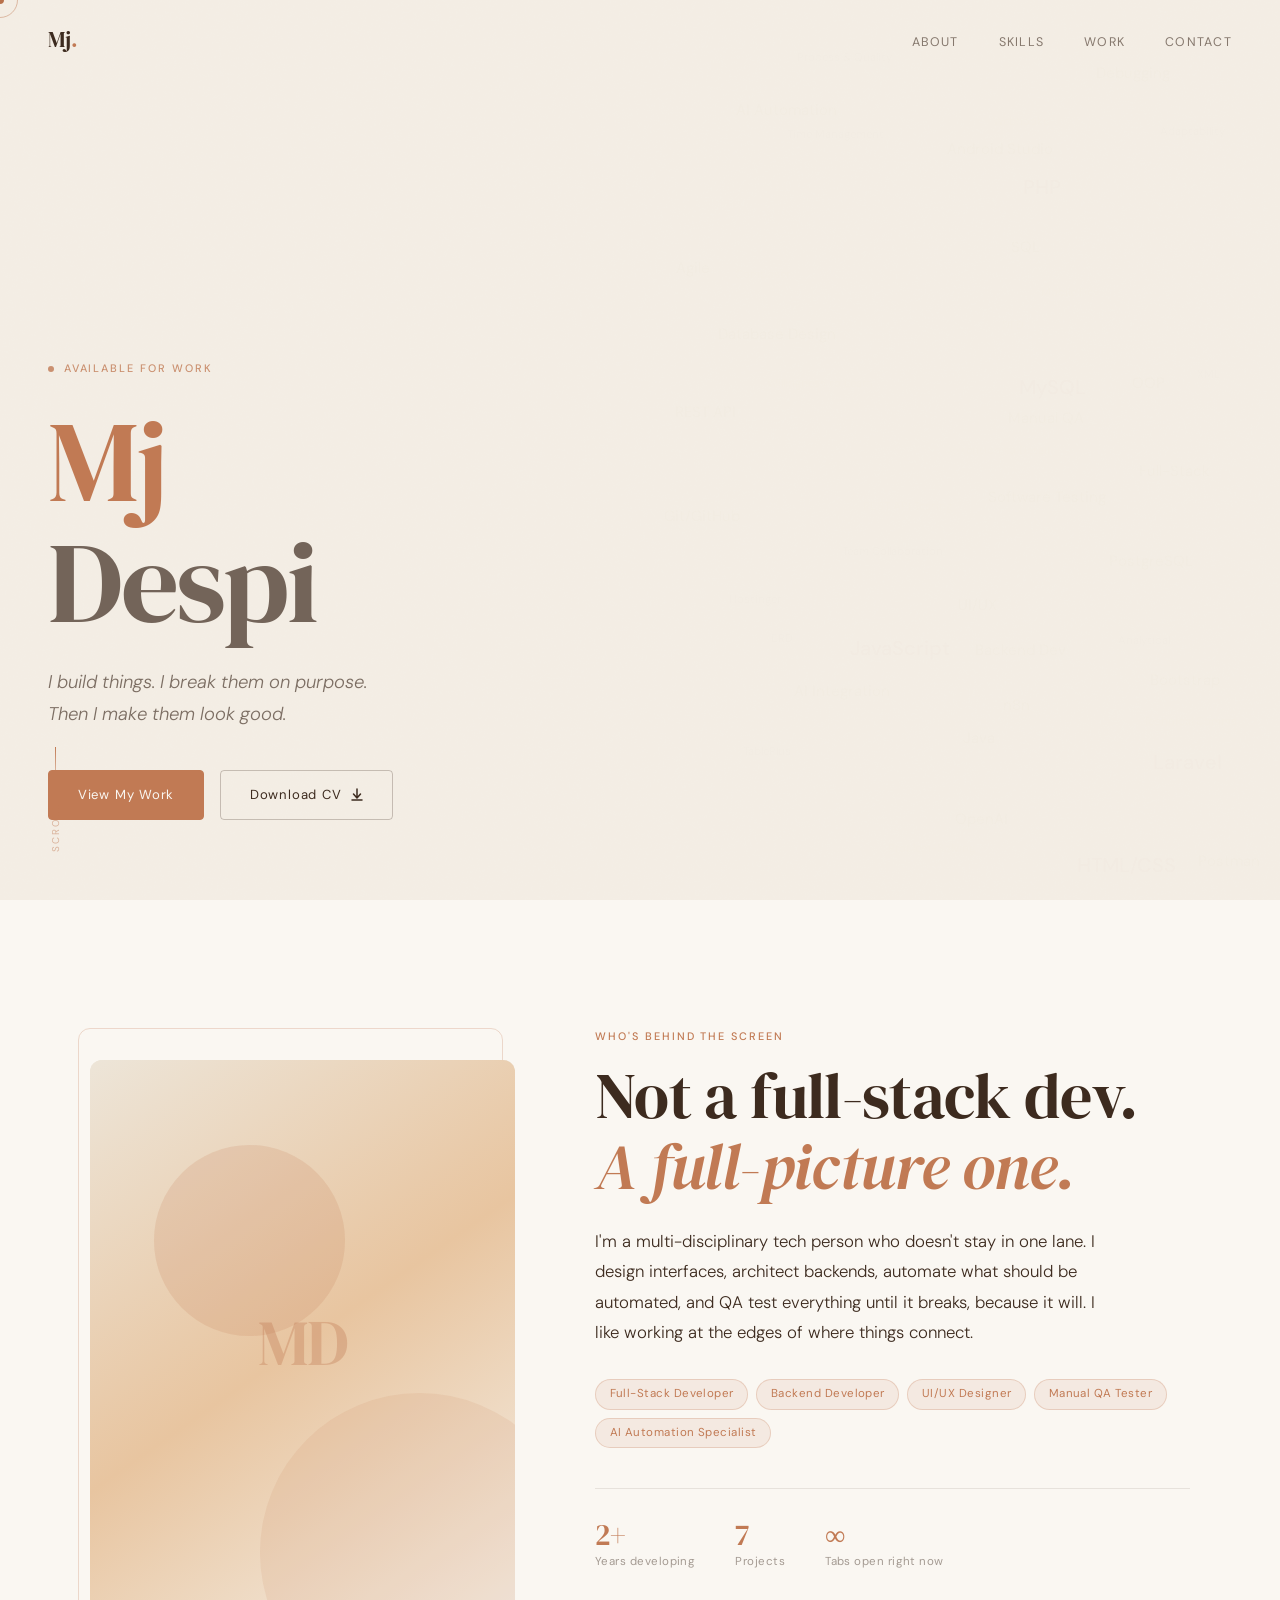
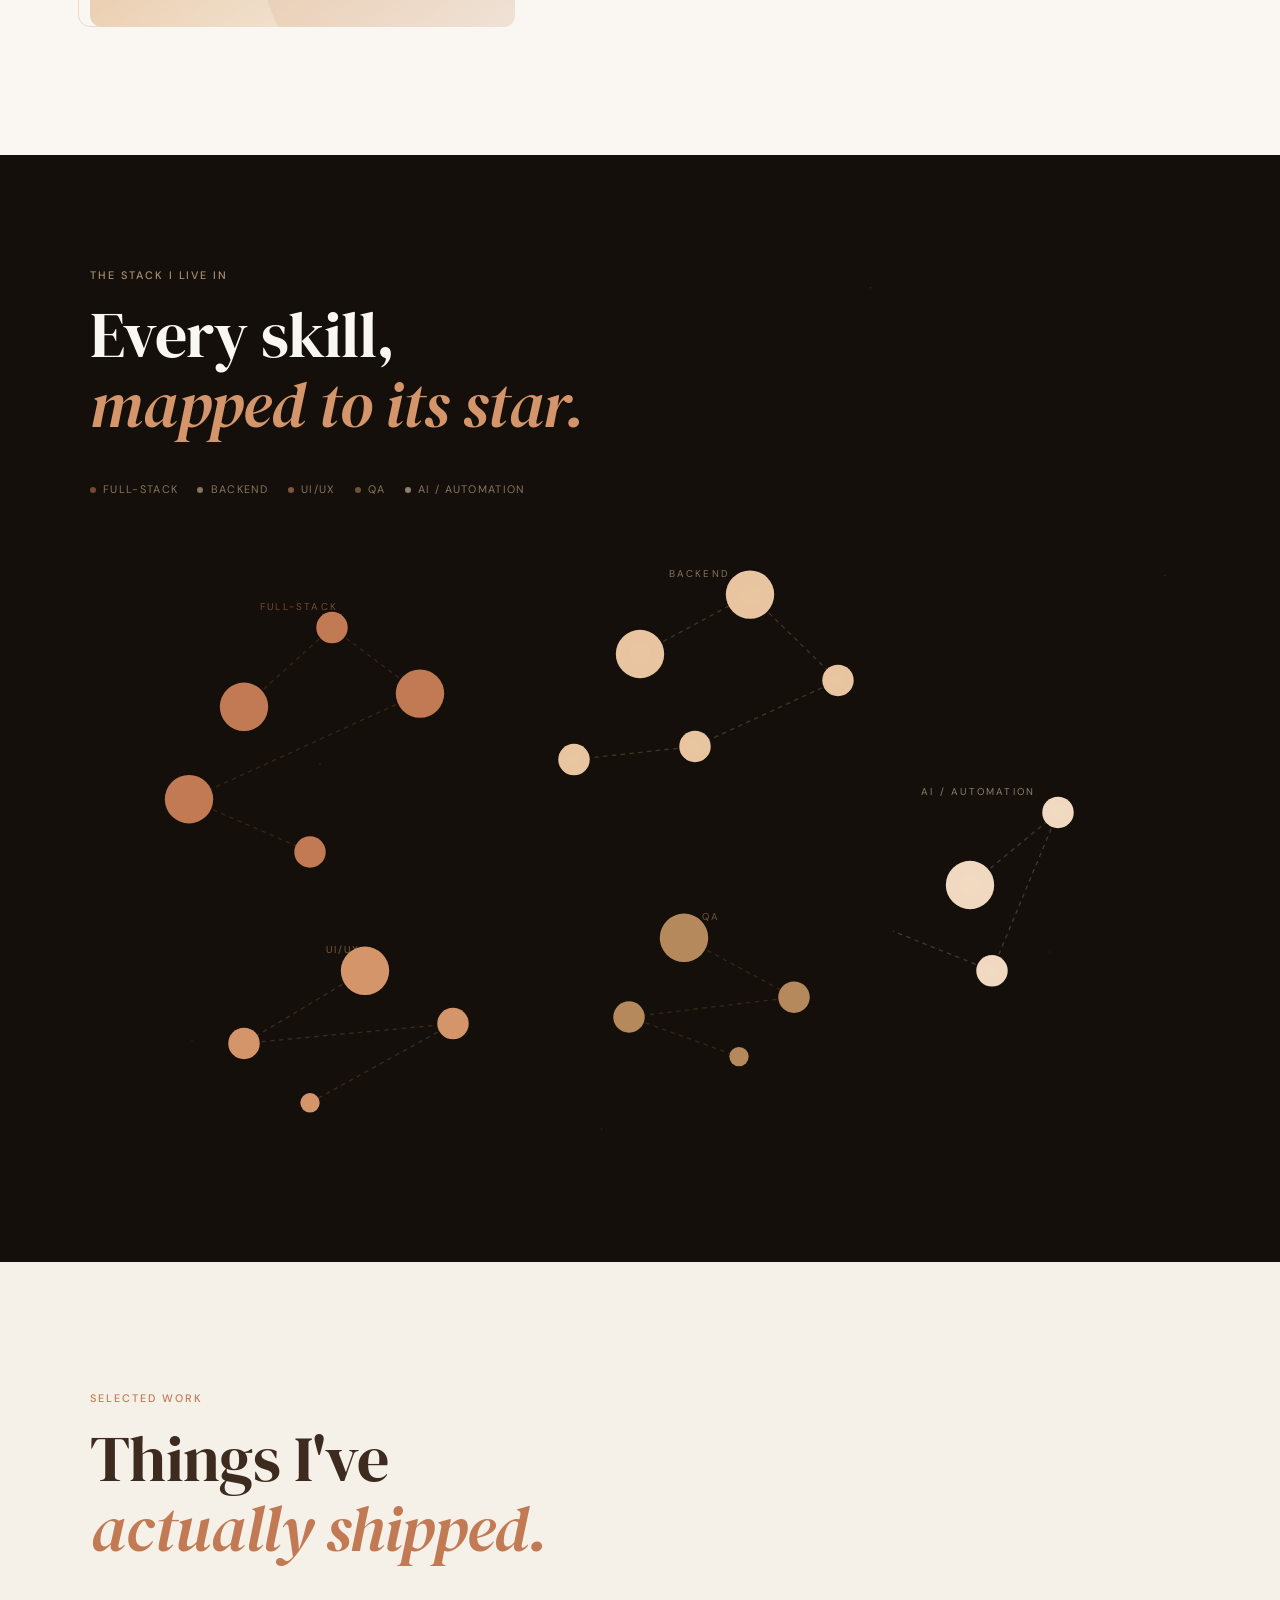
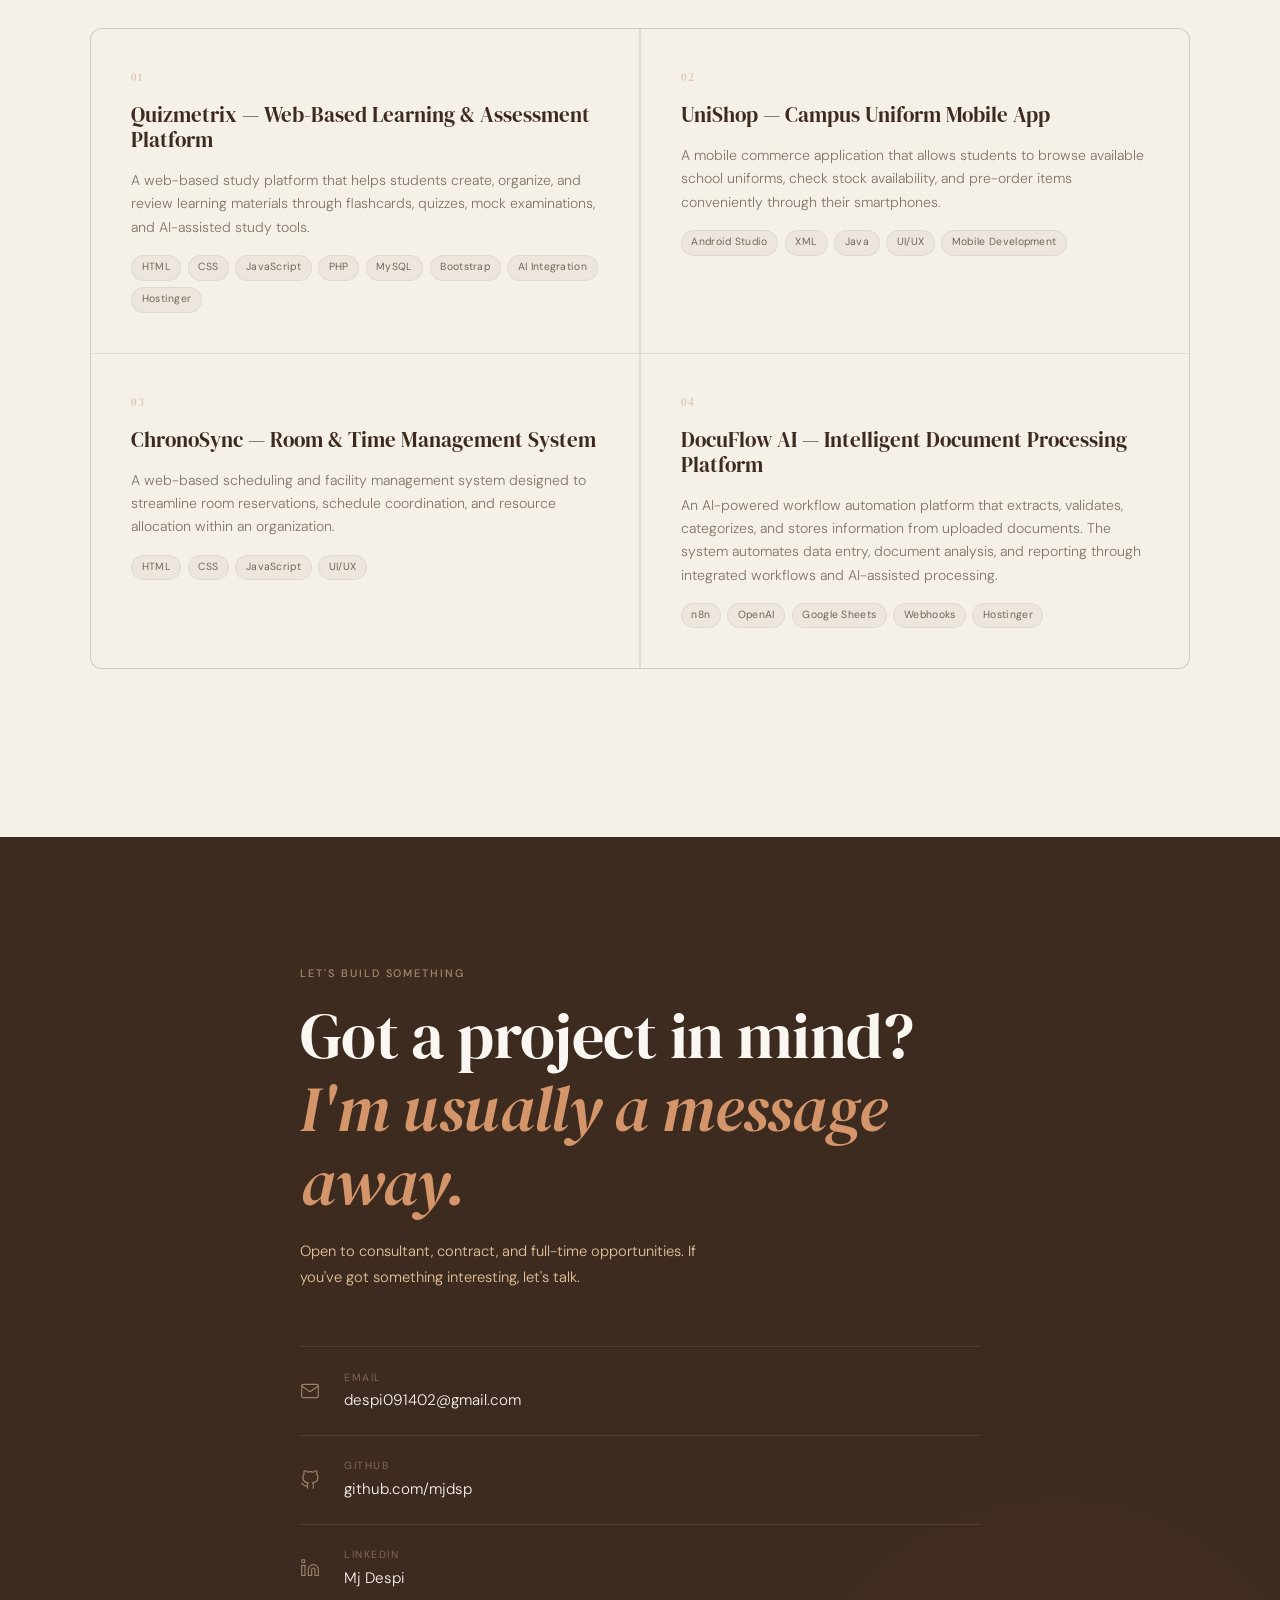
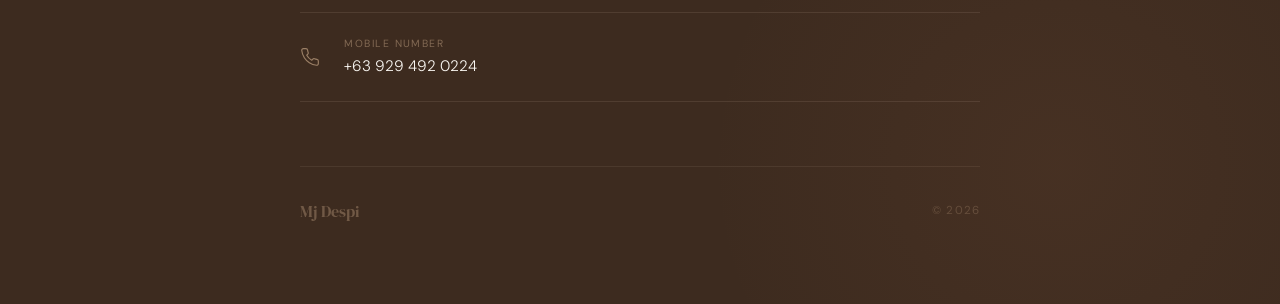
==== commit c3c22ddc: "Changed num of proj" ====
--- a/index.html
+++ b/index.html
@@ -133,7 +133,7 @@
             <span class="stat-label">Years developing</span>
           </div>
           <div class="stat">
-            <span class="stat-num">4</span>
+            <span class="stat-num">7</span>
             <span class="stat-label">Projects</span>
           </div>
           <div class="stat">
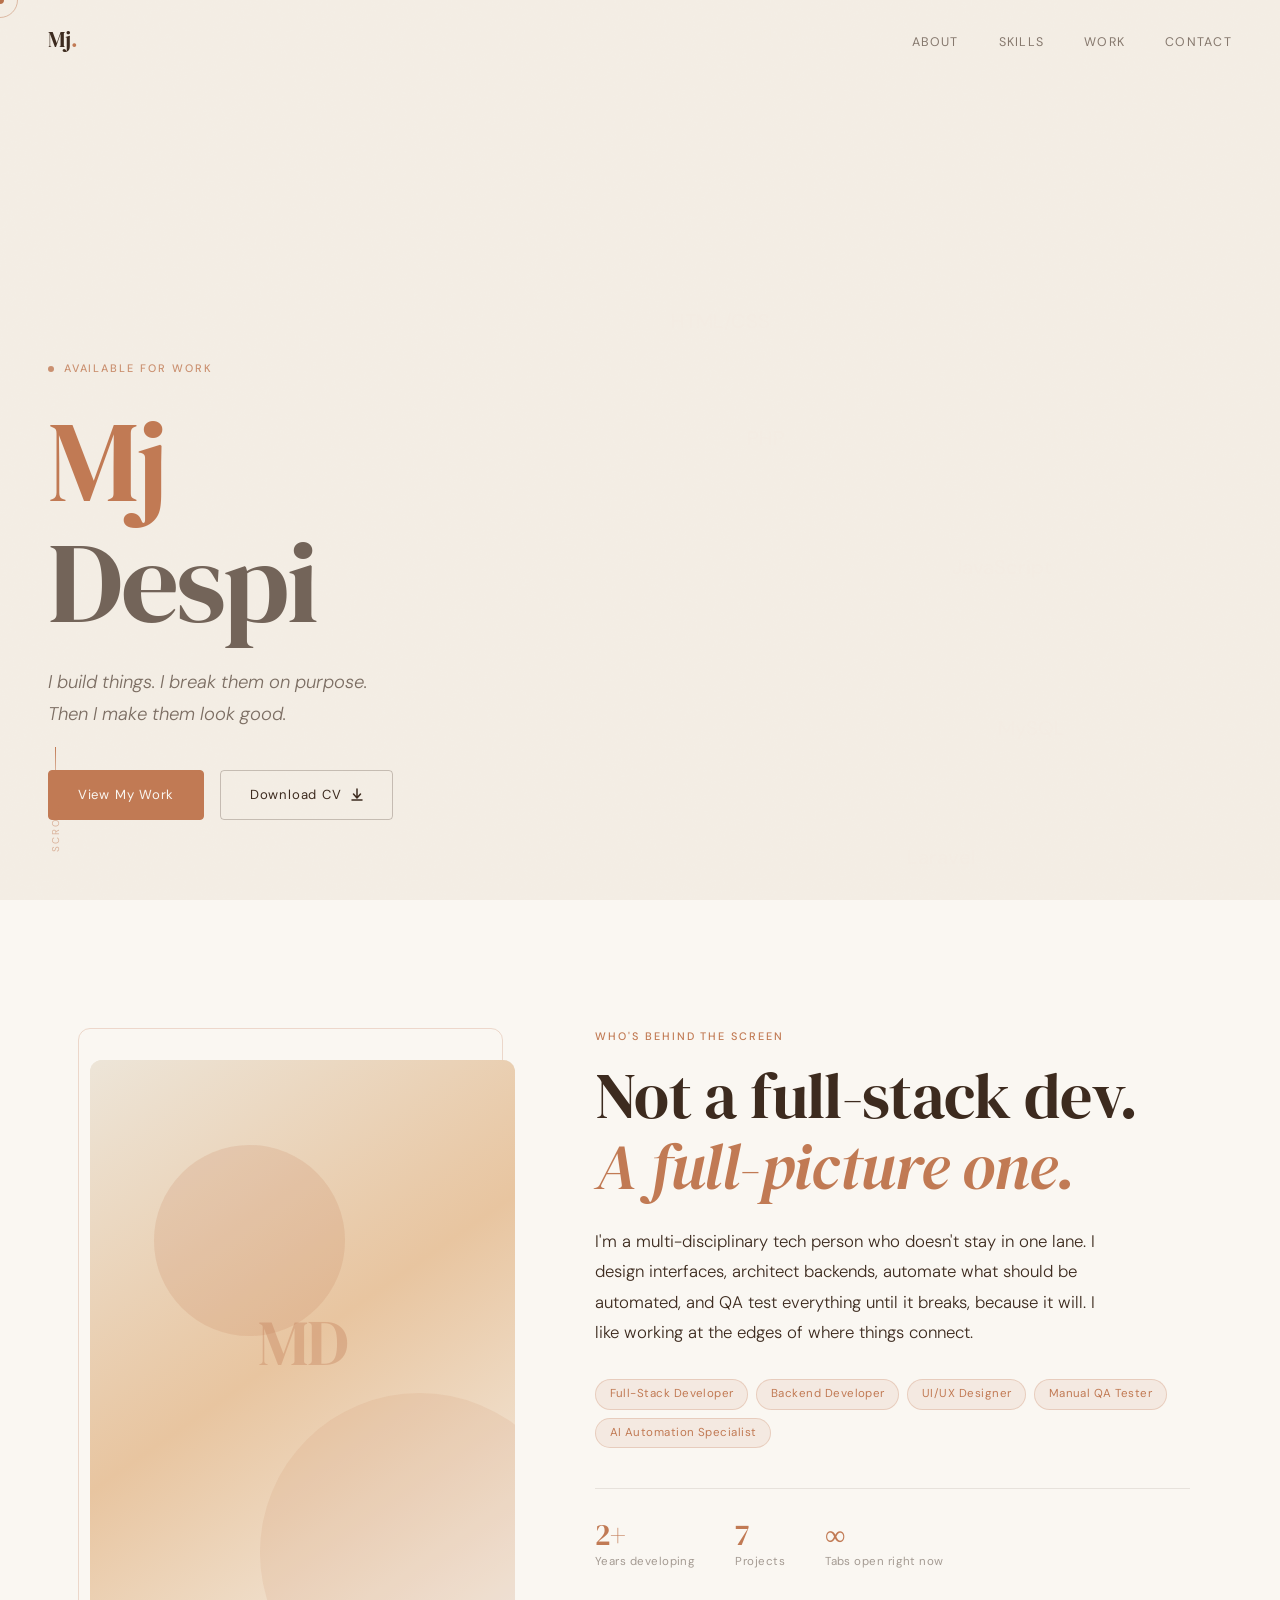
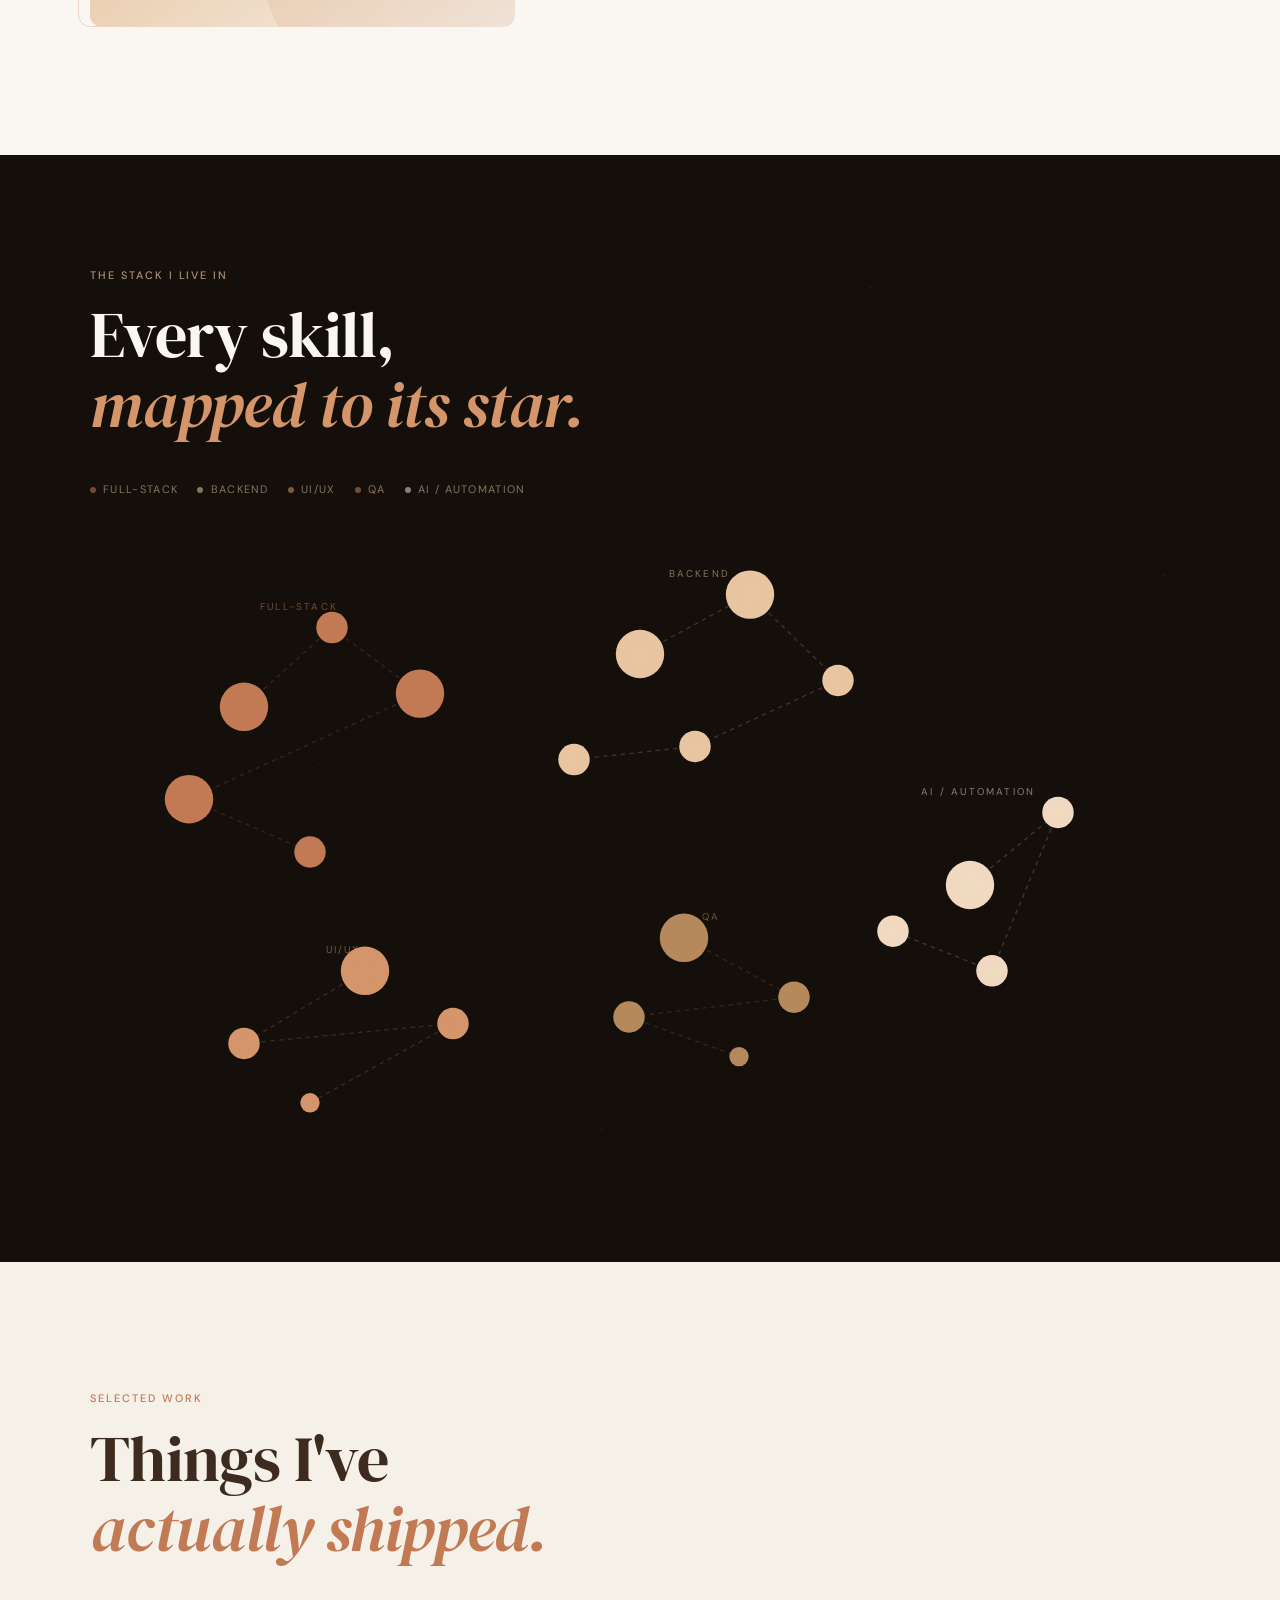
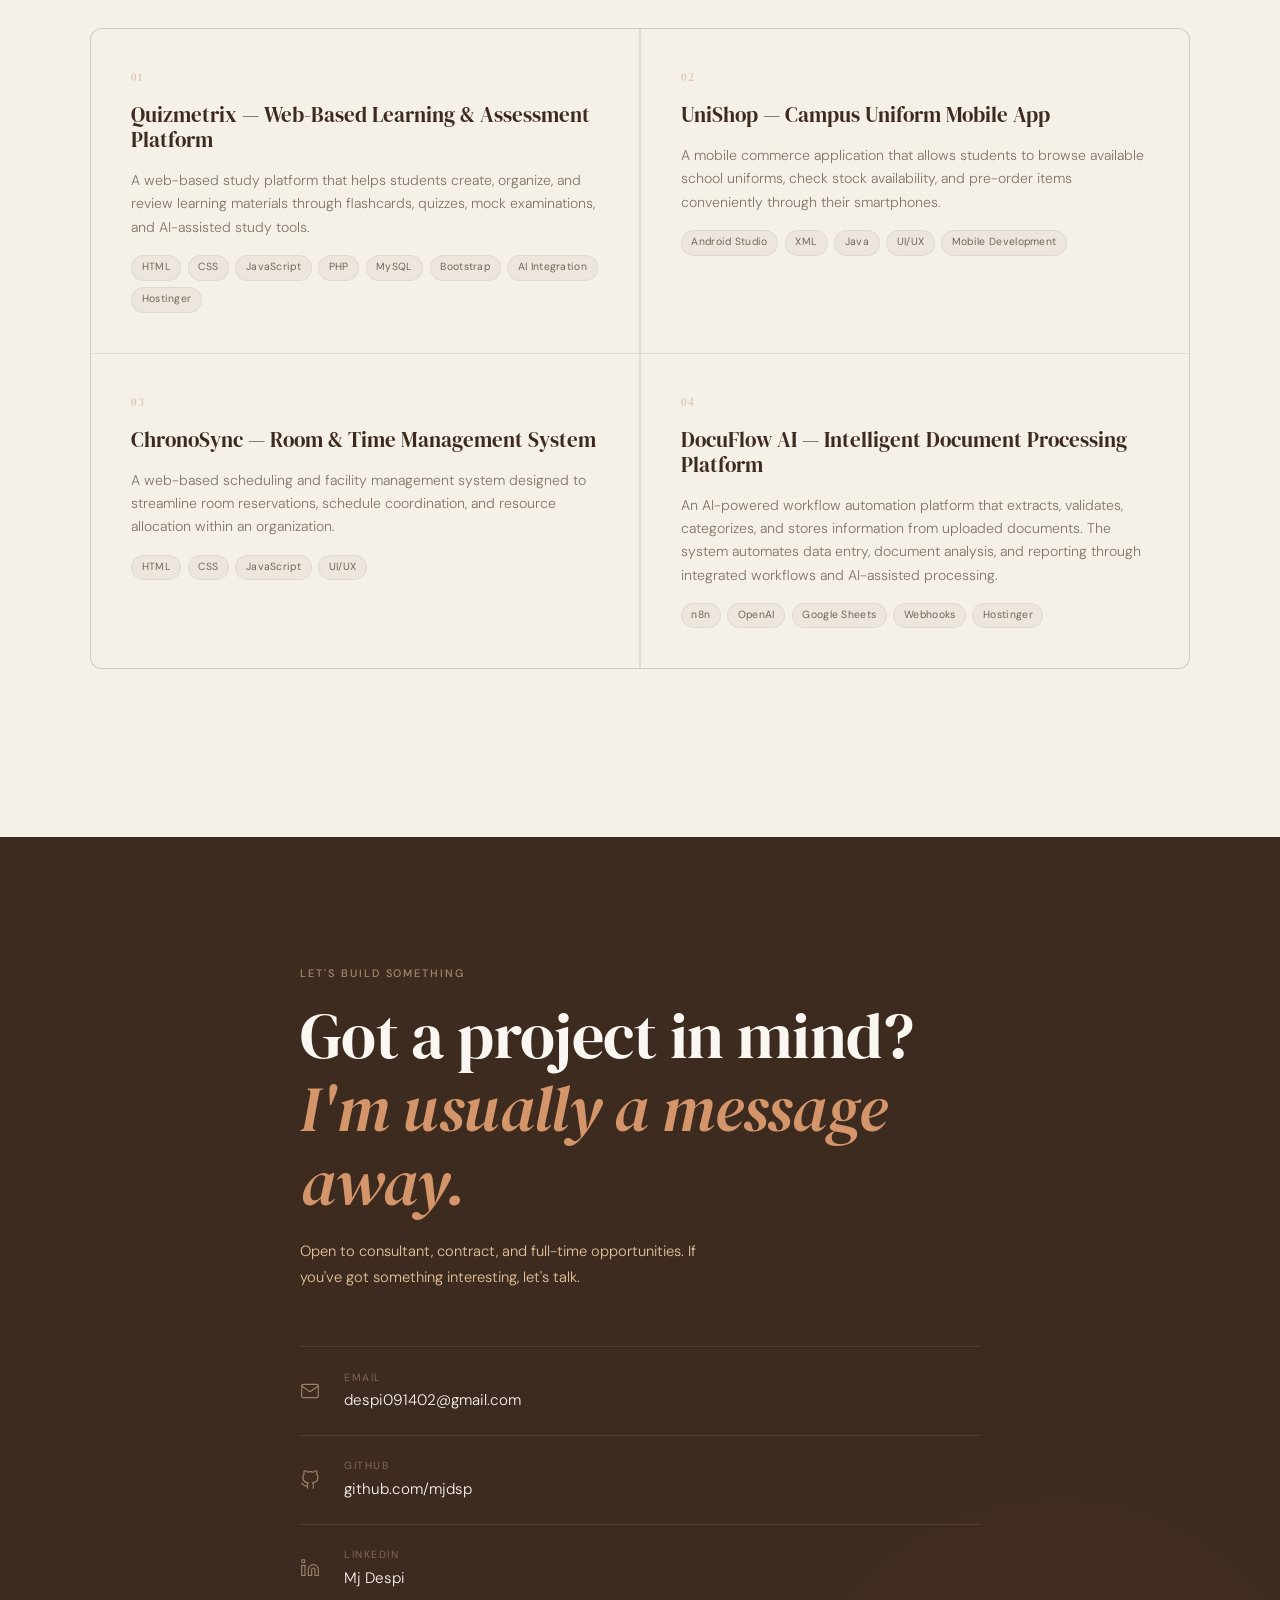
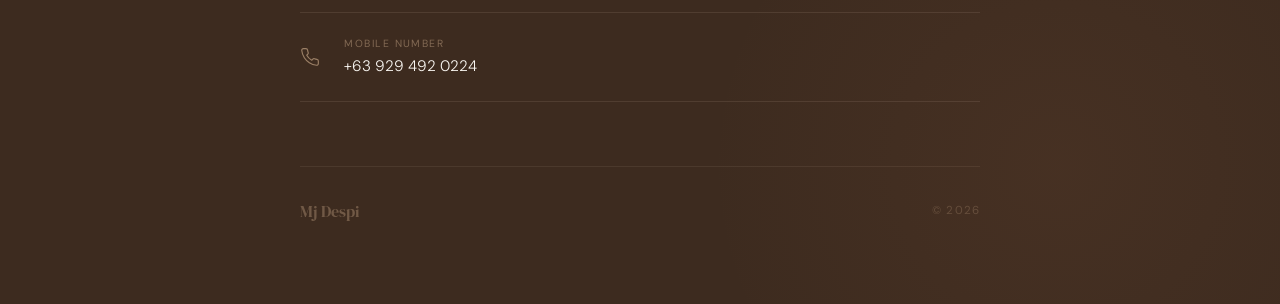
==== commit 6aa7e2af: "Fix HTML formatting and structure" ====
--- a/index.html
+++ b/index.html
@@ -17,9 +17,9 @@
   <div class="cursor-dot" id="cursor-dot"></div>
   <div class="cursor-ring" id="cursor-ring"></div>
 
-  <!-- ============================================================
-       NAVIGATION
-  ============================================================ -->
+
+  <!--navigation--> 
+
   <nav class="navbar" id="navbar">
     <a href="#hero" class="navbar__logo">Mj<span class="logo-dot">.</span></a>
 
@@ -45,9 +45,7 @@
     <div class="drawer-overlay" id="drawer-overlay"></div>
   </nav>
 
-  <!-- ============================================================
-       HERO — two-column: left = name/CTA, right = word cloud
-  ============================================================ -->
+  <!--Hero-->
   <section id="hero" class="hero">
     <canvas id="hero-canvas"></canvas>
 
@@ -93,9 +91,7 @@
     </div>
   </section>
 
-  <!-- ============================================================
-       ABOUT
-  ============================================================ -->
+  <!--about-->
   <section id="about" class="about">
     <div class="about__inner">
 
@@ -146,9 +142,7 @@
     </div>
   </section>
 
-  <!-- ============================================================
-       SKILLS — CONSTELLATION
-  ============================================================ -->
+  <!--skills-->
   <section id="skills" class="skills">
     <div class="skills__header">
       <span class="section-label" style="color: var(--sand); opacity: 0.7;">The stack I live in</span>
@@ -166,9 +160,8 @@
     </div>
   </section>
 
-  <!-- ============================================================
-       PROJECTS
-  ============================================================ -->
+  <!--projects-->
+  
   <section id="projects" class="projects">
     <div class="projects__inner">
       <div class="projects__header">
@@ -181,9 +174,8 @@
     </div>
   </section>
 
-  <!-- ============================================================
-       CONTACT
-  ============================================================ -->
+  <!--contacts-->
+  
   <section id="contact" class="contact">
     <div class="contact__inner">
       <span class="section-label reveal" style="color: var(--sand); opacity: 0.6;">Let's build something</span>
@@ -207,9 +199,7 @@
     </div>
   </section>
 
-  <!-- ============================================================
-       EASTER EGG
-  ============================================================ -->
+  <!--easter egg-->
   <div class="easter-egg" id="easter-egg">
     <div class="easter-egg__box">
       <div class="easter-egg__emoji">🍪</div>
@@ -226,4 +216,4 @@
   <script src="script.js"></script>
   <script src="wordcloud.js"></script>
 </body>
-</html>+</html>
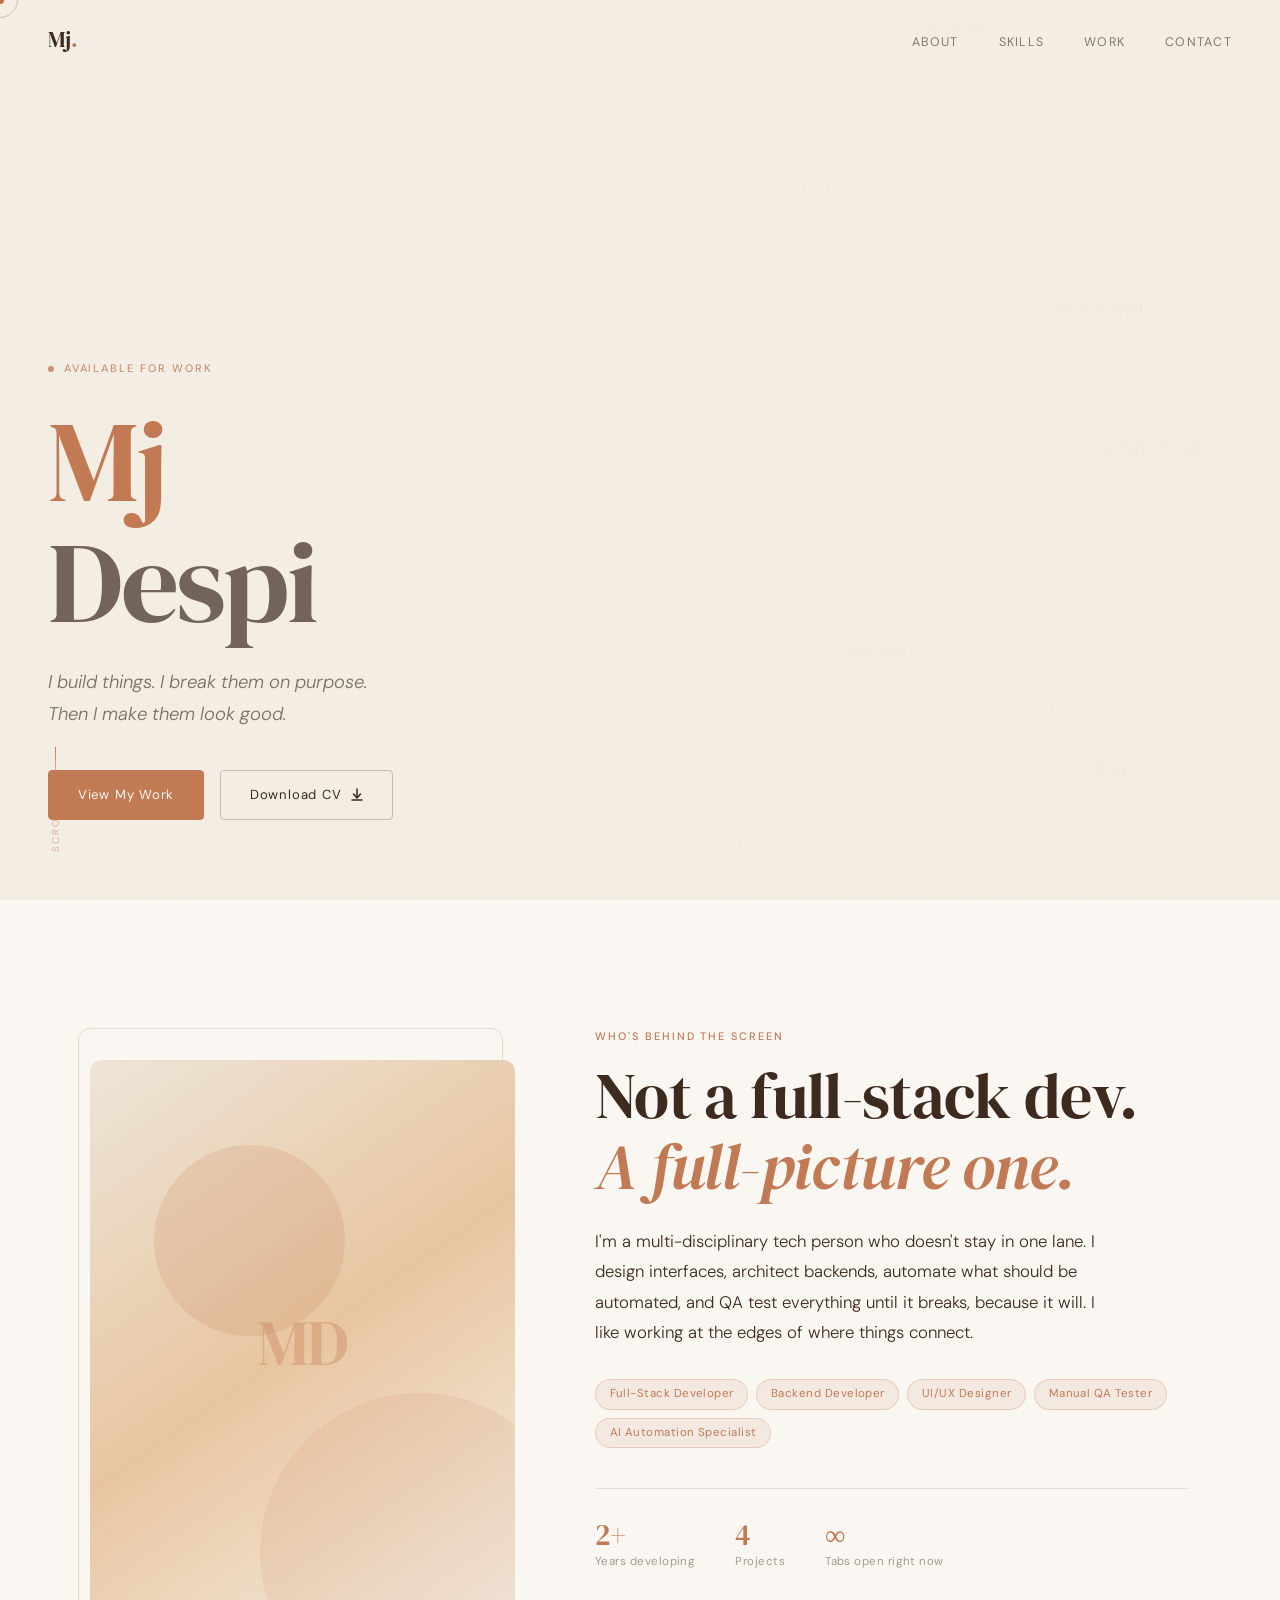
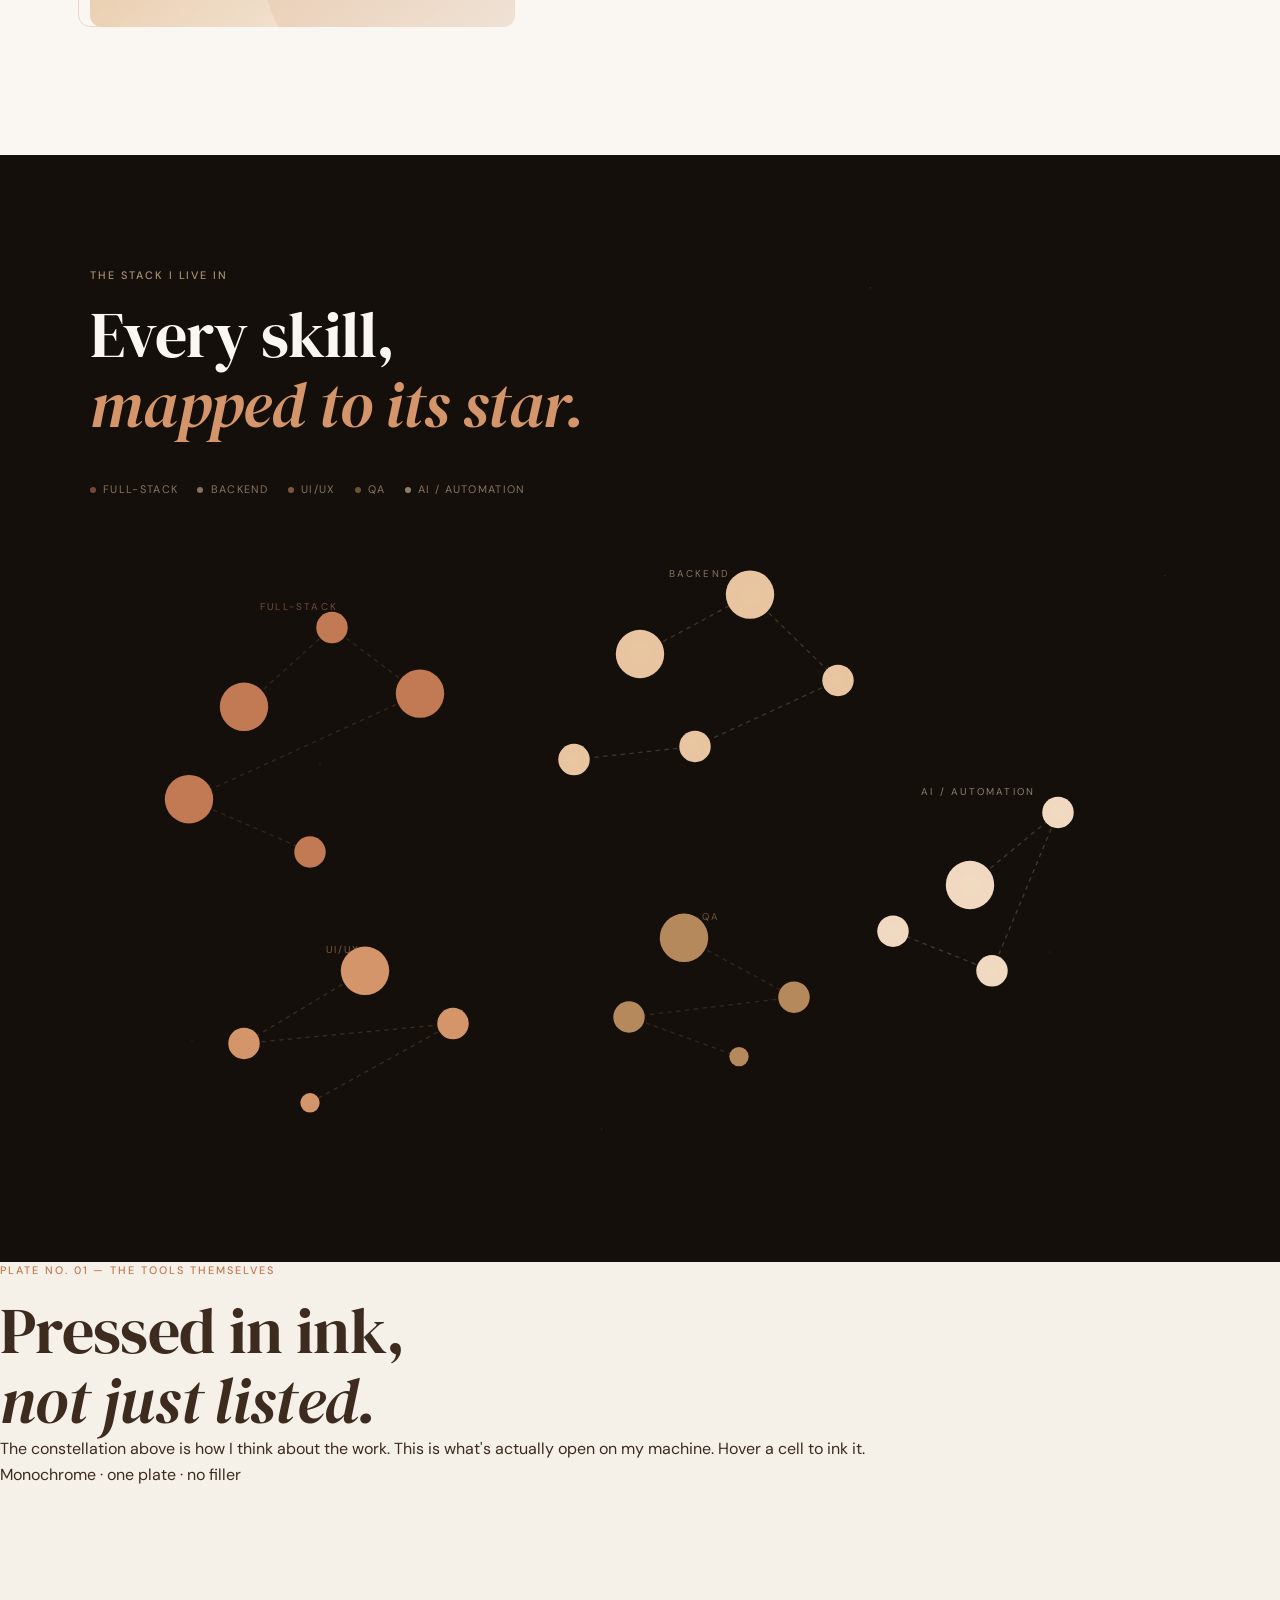
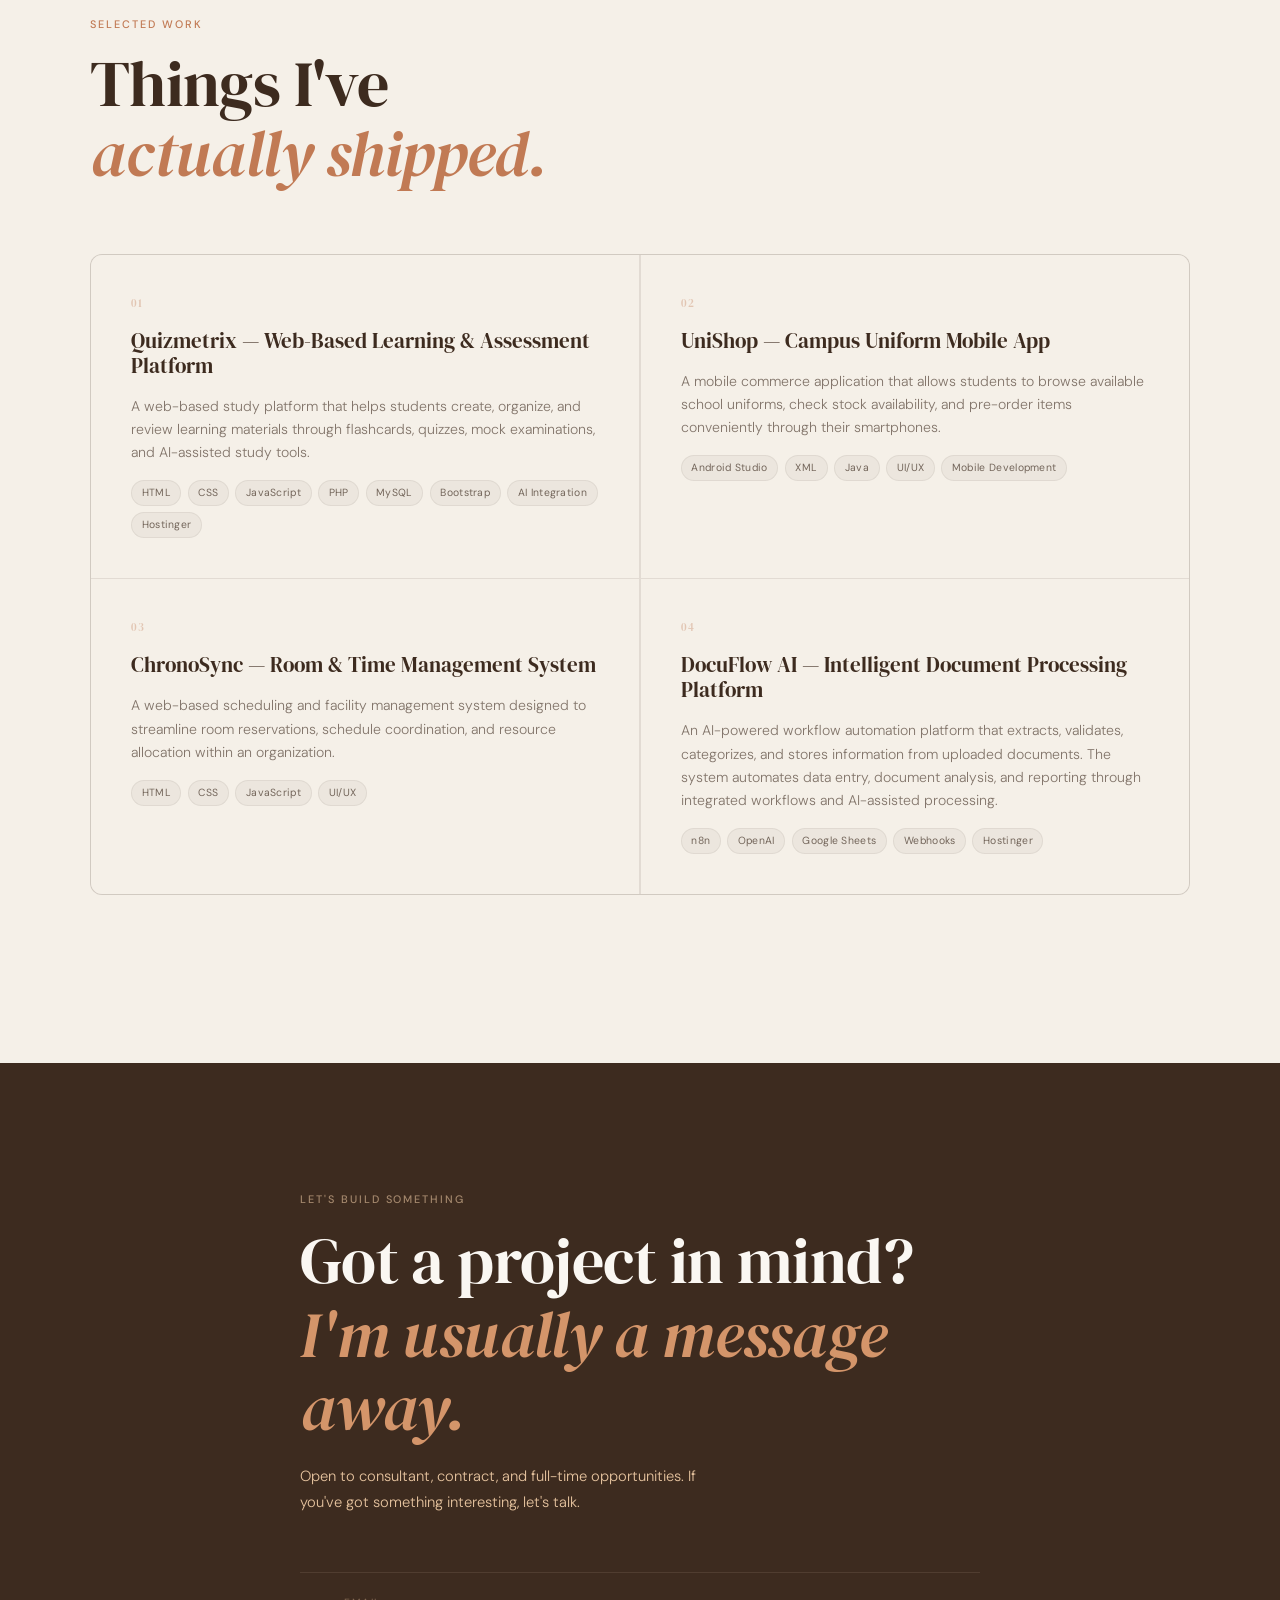
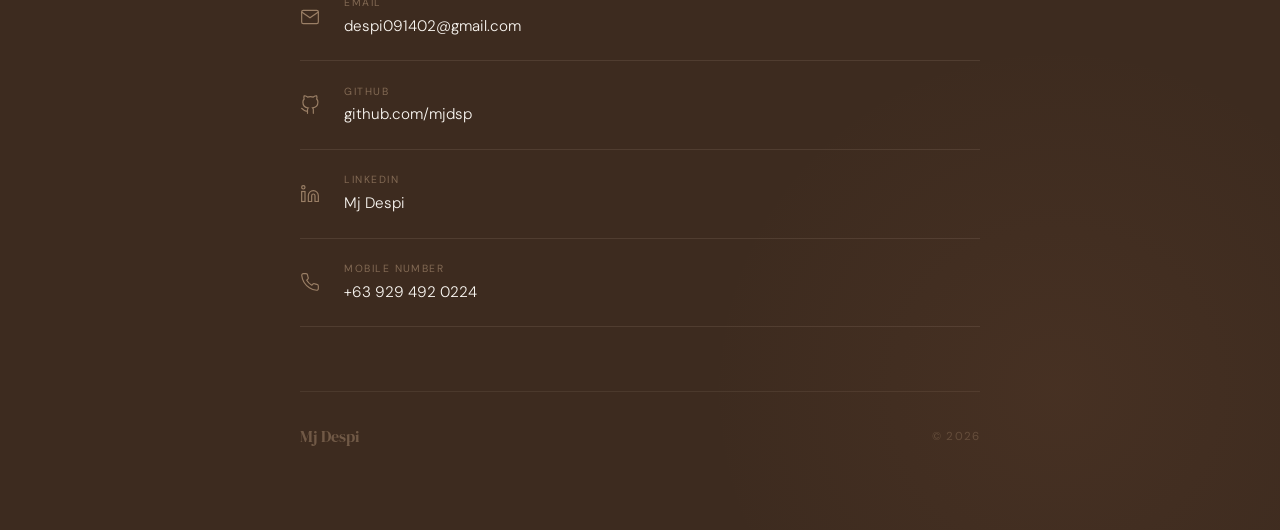
==== commit bf2365c2: "Refactor index.html structure and content" ====
--- a/index.html
+++ b/index.html
@@ -17,9 +17,9 @@
   <div class="cursor-dot" id="cursor-dot"></div>
   <div class="cursor-ring" id="cursor-ring"></div>
 
-
-  <!--navigation--> 
-
+  <!-- ============================================================
+       NAVIGATION
+  ============================================================ -->
   <nav class="navbar" id="navbar">
     <a href="#hero" class="navbar__logo">Mj<span class="logo-dot">.</span></a>
 
@@ -45,7 +45,9 @@
     <div class="drawer-overlay" id="drawer-overlay"></div>
   </nav>
 
-  <!--Hero-->
+  <!-- ============================================================
+       HERO — two-column: left = name/CTA, right = word cloud
+  ============================================================ -->
   <section id="hero" class="hero">
     <canvas id="hero-canvas"></canvas>
 
@@ -91,7 +93,9 @@
     </div>
   </section>
 
-  <!--about-->
+  <!-- ============================================================
+       ABOUT
+  ============================================================ -->
   <section id="about" class="about">
     <div class="about__inner">
 
@@ -129,7 +133,7 @@
             <span class="stat-label">Years developing</span>
           </div>
           <div class="stat">
-            <span class="stat-num">7</span>
+            <span class="stat-num">4</span>
             <span class="stat-label">Projects</span>
           </div>
           <div class="stat">
@@ -142,7 +146,9 @@
     </div>
   </section>
 
-  <!--skills-->
+  <!-- ============================================================
+       SKILLS — CONSTELLATION
+  ============================================================ -->
   <section id="skills" class="skills">
     <div class="skills__header">
       <span class="section-label" style="color: var(--sand); opacity: 0.7;">The stack I live in</span>
@@ -160,8 +166,40 @@
     </div>
   </section>
 
-  <!--projects-->
-  
+  <!-- ============================================================
+       TECH STACK — ink specimen plate (cream sheet, brown marks)
+  ============================================================ -->
+  <section id="stack" class="stack">
+    <div class="stack__inner">
+
+      <div class="stack__header">
+        <span class="section-label reveal">Plate No. 01 — the tools themselves</span>
+        <h2 class="stack__heading reveal reveal-delay-1">
+          Pressed in ink,<br><em>not just listed.</em>
+        </h2>
+        <p class="stack__note reveal reveal-delay-2">
+          The constellation above is how I think about the work.
+          This is what's actually open on my machine. Hover a cell to ink it.
+        </p>
+      </div>
+
+      <div class="stack__key reveal reveal-delay-2" id="stack-key"></div>
+
+      <div class="stack__sheet reveal reveal-delay-3">
+        <div class="stack__plate" id="stack-plate"></div>
+      </div>
+
+      <div class="stack__caption reveal">
+        <span id="stack-count"></span>
+        <span>Monochrome · one plate · no filler</span>
+      </div>
+
+    </div>
+  </section>
+
+  <!-- ============================================================
+       PROJECTS
+  ============================================================ -->
   <section id="projects" class="projects">
     <div class="projects__inner">
       <div class="projects__header">
@@ -174,8 +212,9 @@
     </div>
   </section>
 
-  <!--contacts-->
-  
+  <!-- ============================================================
+       CONTACT
+  ============================================================ -->
   <section id="contact" class="contact">
     <div class="contact__inner">
       <span class="section-label reveal" style="color: var(--sand); opacity: 0.6;">Let's build something</span>
@@ -199,7 +238,9 @@
     </div>
   </section>
 
-  <!--easter egg-->
+  <!-- ============================================================
+       EASTER EGG
+  ============================================================ -->
   <div class="easter-egg" id="easter-egg">
     <div class="easter-egg__box">
       <div class="easter-egg__emoji">🍪</div>
@@ -213,6 +254,7 @@
     </div>
   </div>
 
+  <script src="logos.js"></script>
   <script src="script.js"></script>
   <script src="wordcloud.js"></script>
 </body>
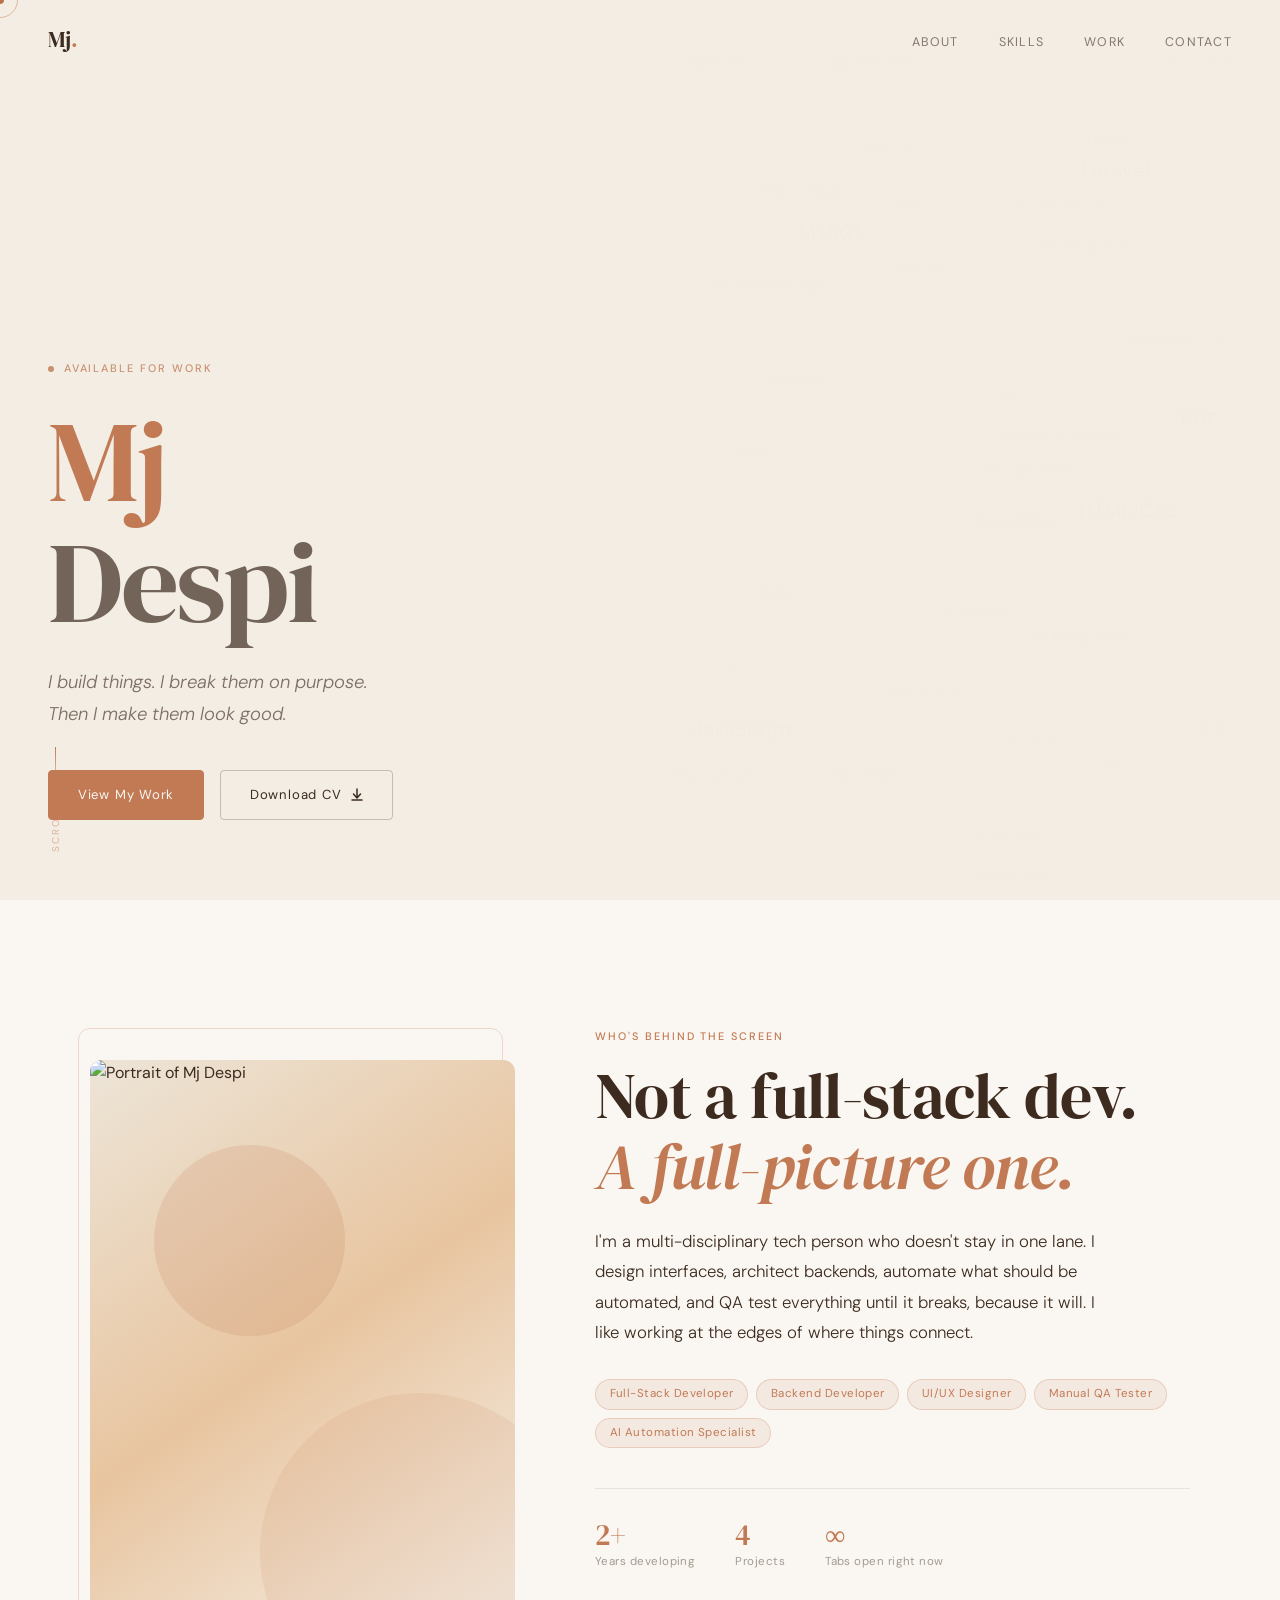
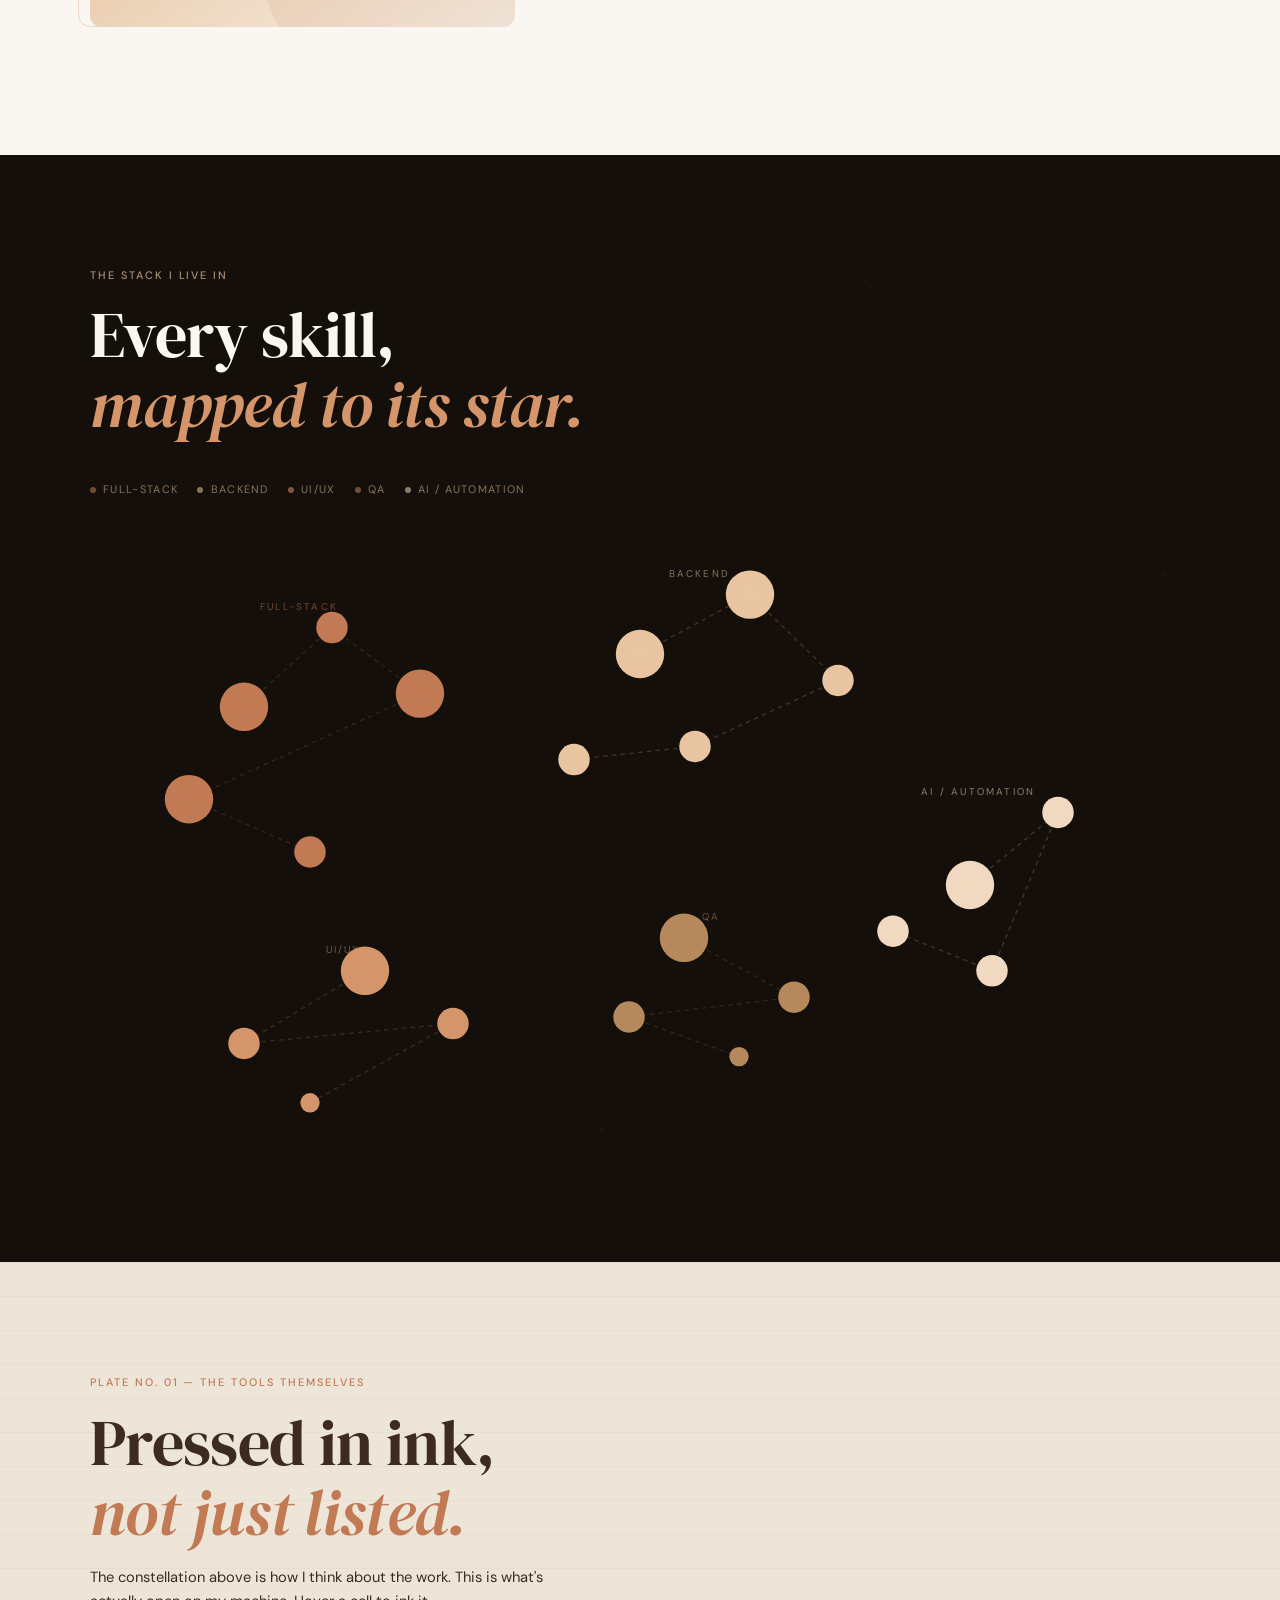
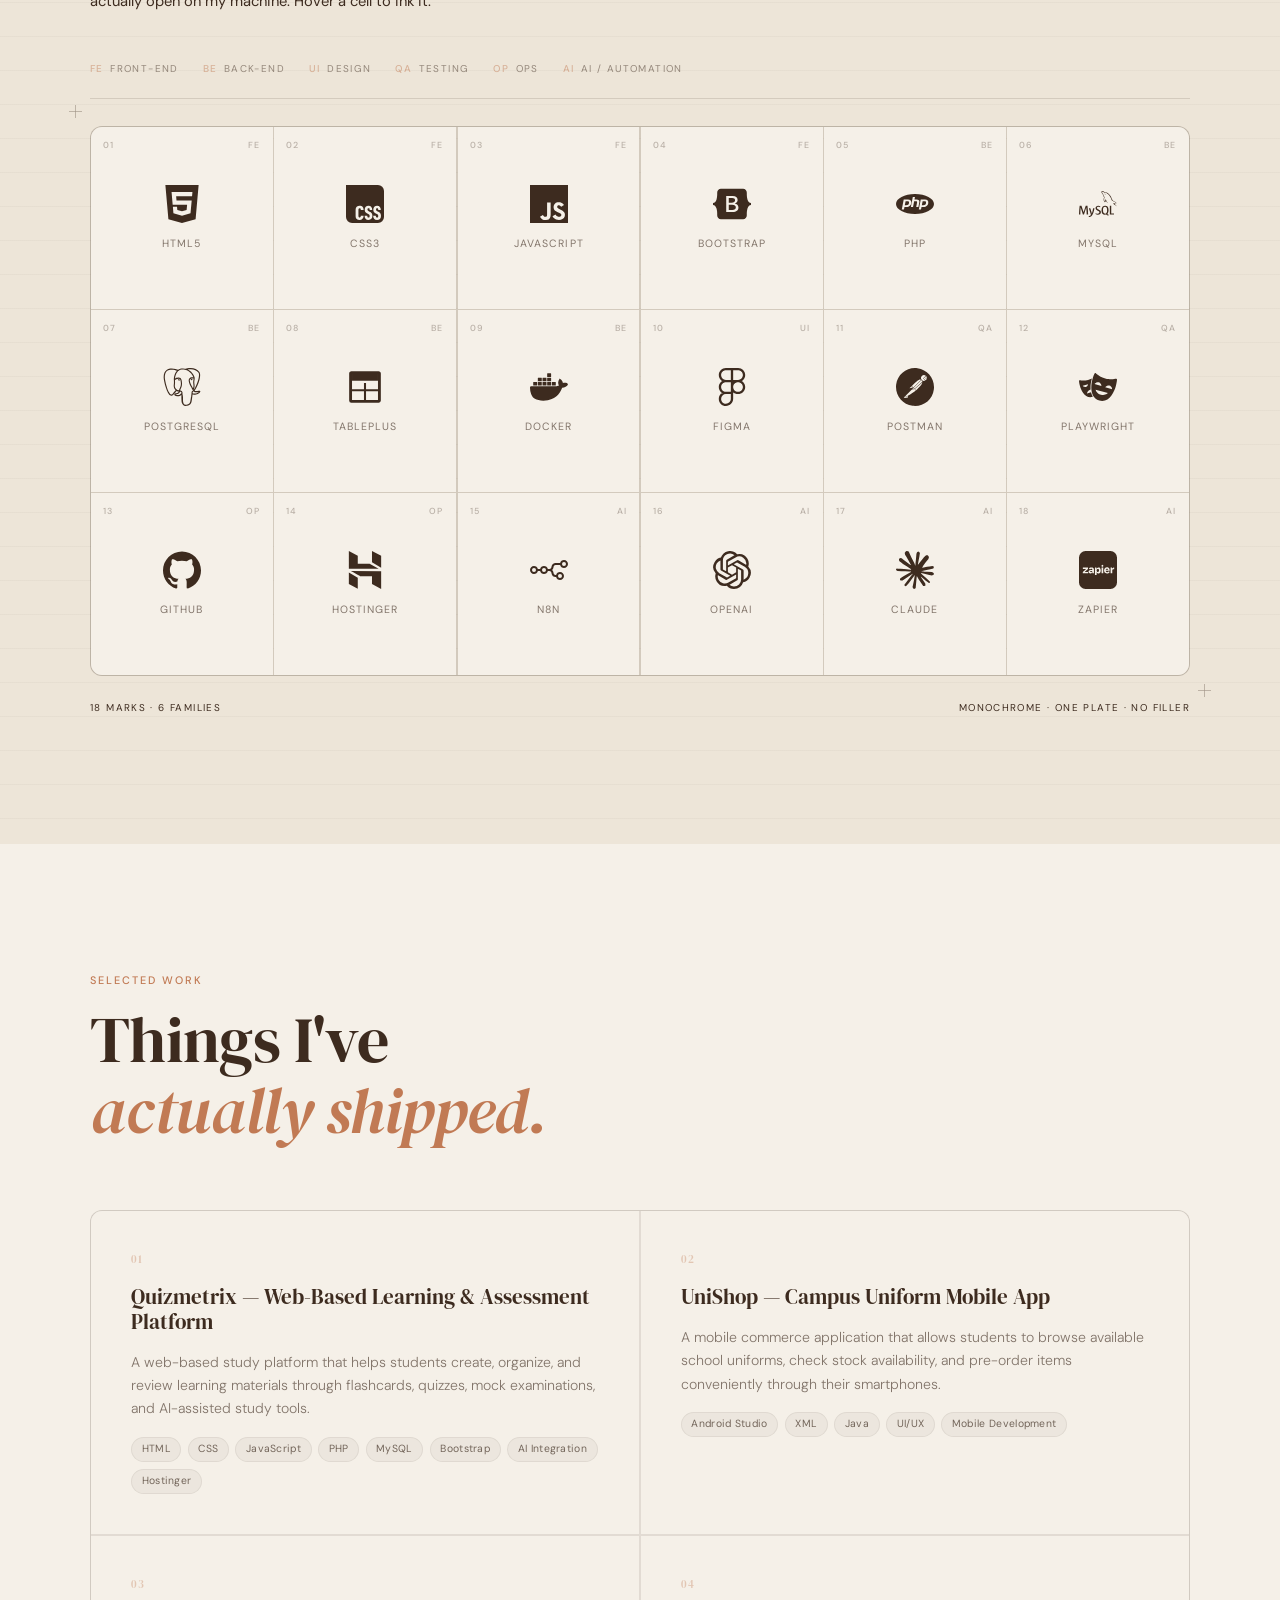
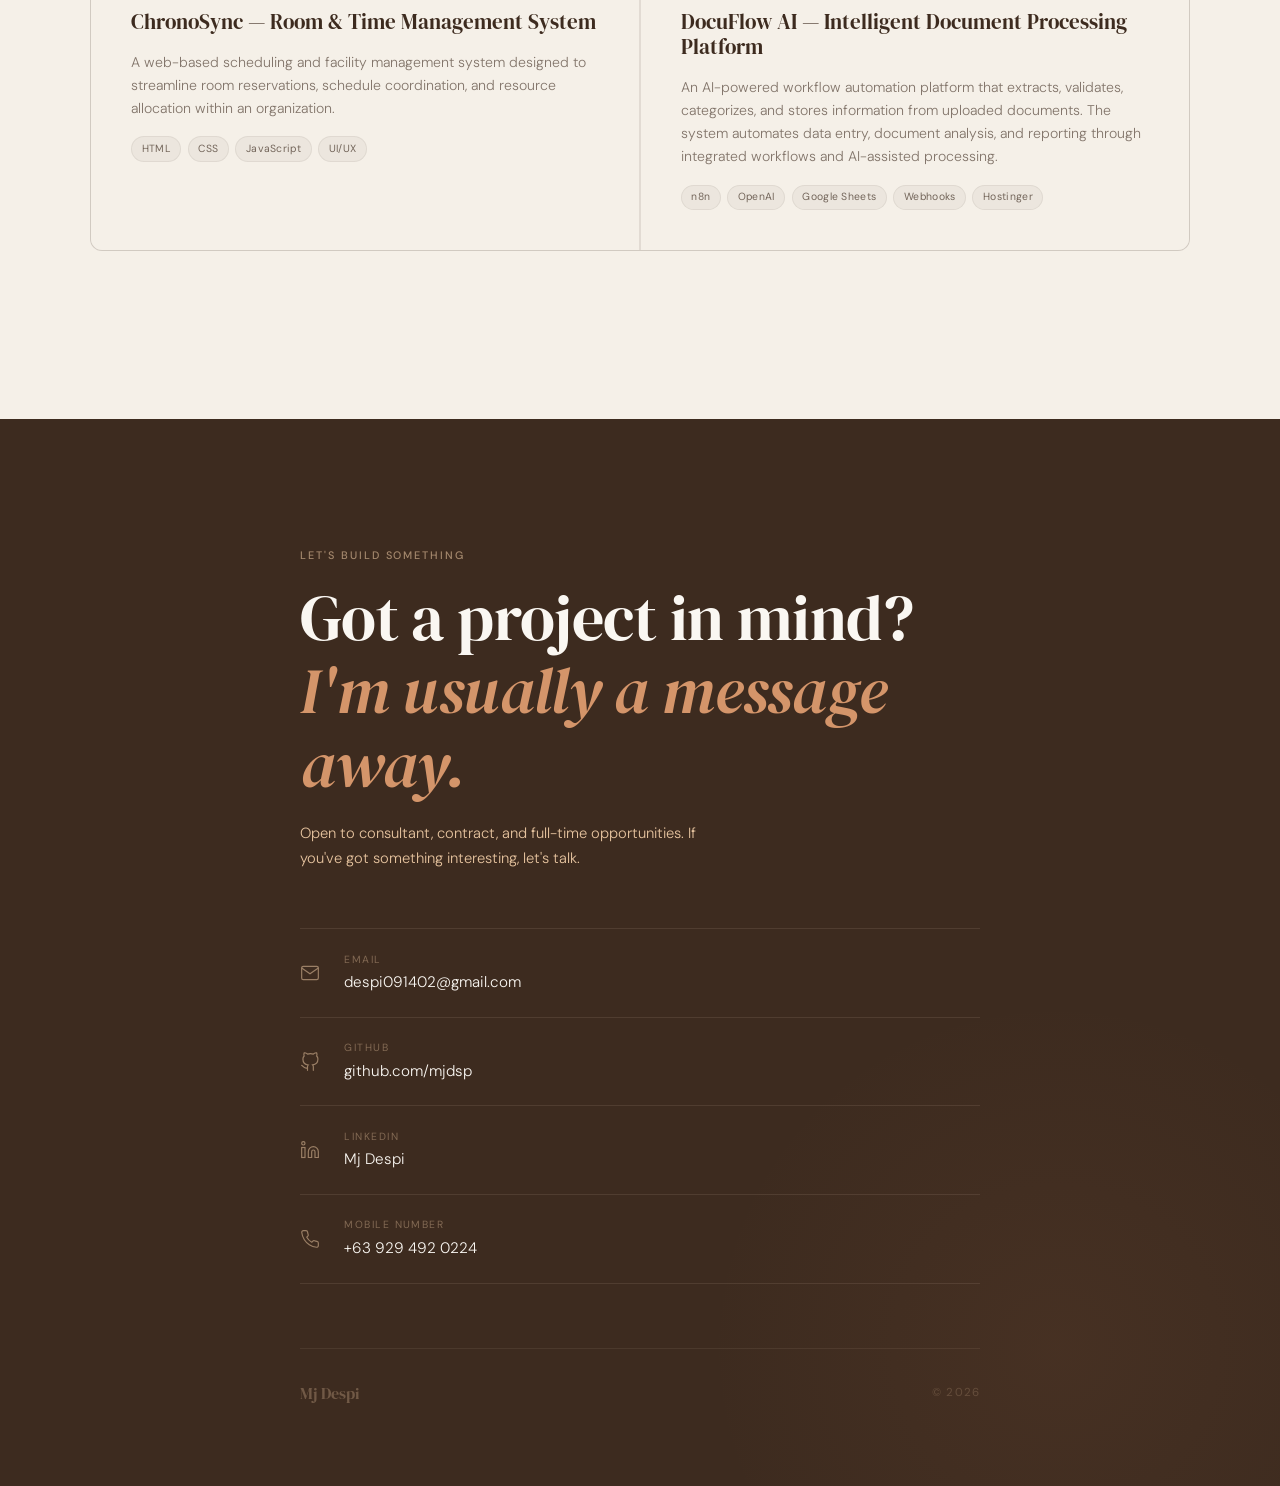
==== commit d53f0186: "Replace CV and add new resume; include profile picture and update styles" ====
--- a/index.html
+++ b/index.html
@@ -71,7 +71,7 @@
 
         <div class="hero__actions">
           <a href="#projects" class="btn btn-primary">View My Work</a>
-          <a href="Despi_CV.pdf" download class="btn btn-ghost">
+          <a href="Mj_Despi_CV.pdf" download class="btn btn-ghost">
             Download CV
             <svg width="14" height="14" viewBox="0 0 14 14" fill="none">
               <path d="M7 1v8M3.5 6l3.5 4 3.5-4M2 12h10" stroke="currentColor" stroke-width="1.5" stroke-linecap="round" stroke-linejoin="round"/>
@@ -104,8 +104,8 @@
           <div class="image-placeholder">
             <div class="placeholder-shape outer"></div>
             <div class="placeholder-shape inner"></div>
-            <span class="placeholder-initials">MD</span>
-          </div>
+          </div>
+          <img class="image-frame__photo" src="MJ_PIC.JPG" alt="Portrait of Mj Despi" loading="lazy" decoding="async" />
         </div>
         <div class="image-accent"></div>
       </div>
--- a/style.css
+++ b/style.css
@@ -428,6 +428,13 @@
   border-radius: 12px;
   overflow: hidden;
   background: var(--cream-deep);
+}
+.image-frame__photo {
+  position: absolute;
+  inset: 0;
+  width: 100%; height: 100%;
+  object-fit: cover;
+  object-position: center 20%;
 }
 .image-placeholder {
   width: 100%; height: 100%;
@@ -609,6 +616,205 @@
   transform: translate(-50%, -160%);
 }
 .skill-tooltip.visible { opacity: 1; }
+
+/* ============================================================
+   TECH STACK — "ink specimen plate"
+   A cream sheet of brown marks. Cells print themselves in one
+   by one, and hovering floods a cell with ink so the logo is
+   knocked out in cream — like pulling a letterpress proof.
+   ============================================================ */
+.stack {
+  background: var(--cream-deep);
+  padding: 7rem 3rem 8rem;
+  position: relative;
+  overflow: hidden;
+}
+/* Faint ledger rules bleeding across the sheet */
+.stack::before {
+  content: '';
+  position: absolute;
+  inset: 0;
+  background-image: repeating-linear-gradient(
+    to bottom,
+    rgba(61, 43, 31, 0.035) 0 1px,
+    transparent 1px 34px
+  );
+  pointer-events: none;
+}
+.stack__inner { max-width: 1100px; margin: 0 auto; position: relative; }
+
+.stack__header { margin-bottom: 3rem; max-width: 640px; }
+.stack__heading { color: var(--brown); margin-top: 0.5rem; }
+.stack__heading em { color: var(--terracotta); font-style: italic; }
+.stack__note {
+  margin-top: 1.1rem;
+  font-size: 0.92rem;
+  color: var(--brown);
+  opacity: 0.55;
+  max-width: 48ch;
+}
+
+/* Family key — decodes the two-letter tags printed in each cell */
+.stack__key {
+  display: flex;
+  flex-wrap: wrap;
+  gap: 0.5rem 1.5rem;
+  margin-bottom: 1.7rem;
+  padding-bottom: 1.3rem;
+  border-bottom: 1px solid rgba(61, 43, 31, 0.14);
+}
+.key-item {
+  display: flex;
+  align-items: baseline;
+  gap: 0.4rem;
+  font-size: 0.62rem;
+  letter-spacing: 0.14em;
+  text-transform: uppercase;
+  color: var(--brown);
+  opacity: 0.5;
+}
+.key-code { font-weight: 500; color: var(--terracotta); opacity: 0.95; }
+
+/* The plate */
+.stack__sheet { position: relative; }
+/* Printer's registration crosshairs at opposing corners */
+.stack__sheet::before,
+.stack__sheet::after {
+  content: '';
+  position: absolute;
+  width: 13px;
+  height: 13px;
+  opacity: 0.45;
+  pointer-events: none;
+  background:
+    linear-gradient(rgba(61,43,31,0.6), rgba(61,43,31,0.6)) center / 1px 100% no-repeat,
+    linear-gradient(rgba(61,43,31,0.6), rgba(61,43,31,0.6)) center / 100% 1px no-repeat;
+}
+.stack__sheet::before { top: -21px; left: -21px; }
+.stack__sheet::after  { bottom: -21px; right: -21px; }
+
+.stack__plate {
+  display: grid;
+  grid-template-columns: repeat(6, 1fr);
+  gap: 1.5px;
+  background: rgba(61, 43, 31, 0.14);
+  border: 1.5px solid rgba(61, 43, 31, 0.14);
+  border-radius: 12px;
+  overflow: hidden;
+}
+
+.stack-cell {
+  position: relative;
+  isolation: isolate;
+  background: var(--cream);
+  aspect-ratio: 1 / 1;
+  color: var(--brown);
+  transition: opacity var(--transition), color var(--transition);
+}
+/* The ink flood — rises from the baseline on hover */
+.stack-cell::before {
+  content: '';
+  position: absolute;
+  inset: 0;
+  z-index: -1;
+  background: var(--brown);
+  transform: scaleY(0);
+  transform-origin: bottom;
+  transition: transform 0.45s cubic-bezier(0.19, 1, 0.22, 1);
+}
+.stack-cell:hover::before { transform: scaleY(1); }
+.stack-cell:hover { color: var(--cream); }
+
+/* The rest of the sheet steps back while one cell is being read */
+.stack__plate:hover .stack-cell  { opacity: 0.38; }
+.stack__plate .stack-cell:hover  { opacity: 1; }
+
+/* Cell contents live on their own layer so the entry animation
+   never fights the hover-dim transition on the cell itself. */
+.cell-body {
+  position: absolute;
+  inset: 0;
+  display: flex;
+  flex-direction: column;
+  align-items: center;
+  justify-content: center;
+  gap: 0.85rem;
+  padding: 1.1rem 0.7rem;
+  opacity: 0;
+}
+.stack__plate.inked .cell-body {
+  animation: cell-press 0.55s cubic-bezier(0.19, 1, 0.22, 1) forwards;
+  animation-delay: var(--d, 0ms);
+}
+@keyframes cell-press {
+  from { opacity: 0; transform: translateY(14px) scale(0.94); }
+  to   { opacity: 1; transform: none; }
+}
+
+.cell-index,
+.cell-family {
+  position: absolute;
+  top: 0.7rem;
+  font-size: 0.55rem;
+  letter-spacing: 0.16em;
+  font-weight: 500;
+  opacity: 0.32;
+  transition: opacity var(--transition), color var(--transition);
+}
+.cell-index  { left: 0.75rem; }
+.cell-family { right: 0.75rem; }
+.stack-cell:hover .cell-index  { opacity: 0.6; }
+.stack-cell:hover .cell-family { opacity: 1; color: var(--sand); }
+
+.cell-mark {
+  display: block;
+  width: 38px;
+  height: 38px;
+  transition: transform 0.45s cubic-bezier(0.19, 1, 0.22, 1);
+}
+.cell-mark svg {
+  width: 100%;
+  height: 100%;
+  display: block;
+  fill: currentColor;
+}
+.stack-cell:hover .cell-mark { transform: translateY(-4px) scale(1.08); }
+
+.cell-name {
+  font-size: 0.66rem;
+  letter-spacing: 0.1em;
+  text-transform: uppercase;
+  text-align: center;
+  line-height: 1.3;
+  opacity: 0.62;
+  transition: opacity var(--transition);
+}
+.stack-cell:hover .cell-name { opacity: 1; }
+
+/* Plate credit line */
+.stack__caption {
+  display: flex;
+  justify-content: space-between;
+  gap: 1rem;
+  margin-top: 1.5rem;
+  font-size: 0.62rem;
+  letter-spacing: 0.14em;
+  text-transform: uppercase;
+  color: var(--brown);
+  opacity: 0.4;
+}
+
+/* Touch devices never hover, so the marks stay inked and readable */
+@media (hover: none) {
+  .cell-name { opacity: 0.85; }
+  .stack__plate:hover .stack-cell { opacity: 1; }
+}
+/* If motion is off, the cells are simply already printed */
+@media (prefers-reduced-motion: reduce) {
+  .cell-body { opacity: 1; }
+  .stack__plate.inked .cell-body { animation: none; }
+}
+
 
 /* ============================================================
    PROJECTS
@@ -932,8 +1138,25 @@
   .about__image { max-width: 280px; margin: 0 auto; }
 }
 
+
+/* Tech stack plate — column counts step down with the sheet */
+@media (max-width: 1024px) {
+  .stack__plate { grid-template-columns: repeat(4, 1fr); }
+}
+@media (max-width: 768px) {
+  .stack { padding: 5rem 1.5rem 6rem; }
+  .stack__plate { grid-template-columns: repeat(3, 1fr); }
+  .cell-mark { width: 30px; height: 30px; }
+  .stack__sheet::before { top: -14px; left: -14px; }
+  .stack__sheet::after  { bottom: -14px; right: -14px; }
+  .stack__caption { flex-direction: column; gap: 0.35rem; }
+}
+@media (max-width: 460px) {
+  .stack__plate { grid-template-columns: repeat(2, 1fr); }
+}
+
 /* Reduced motion */
 @media (prefers-reduced-motion: reduce) {
   .reveal { opacity: 1; transform: none; transition: none; }
   * { animation-duration: 0.01ms !important; transition-duration: 0.01ms !important; }
-}+}
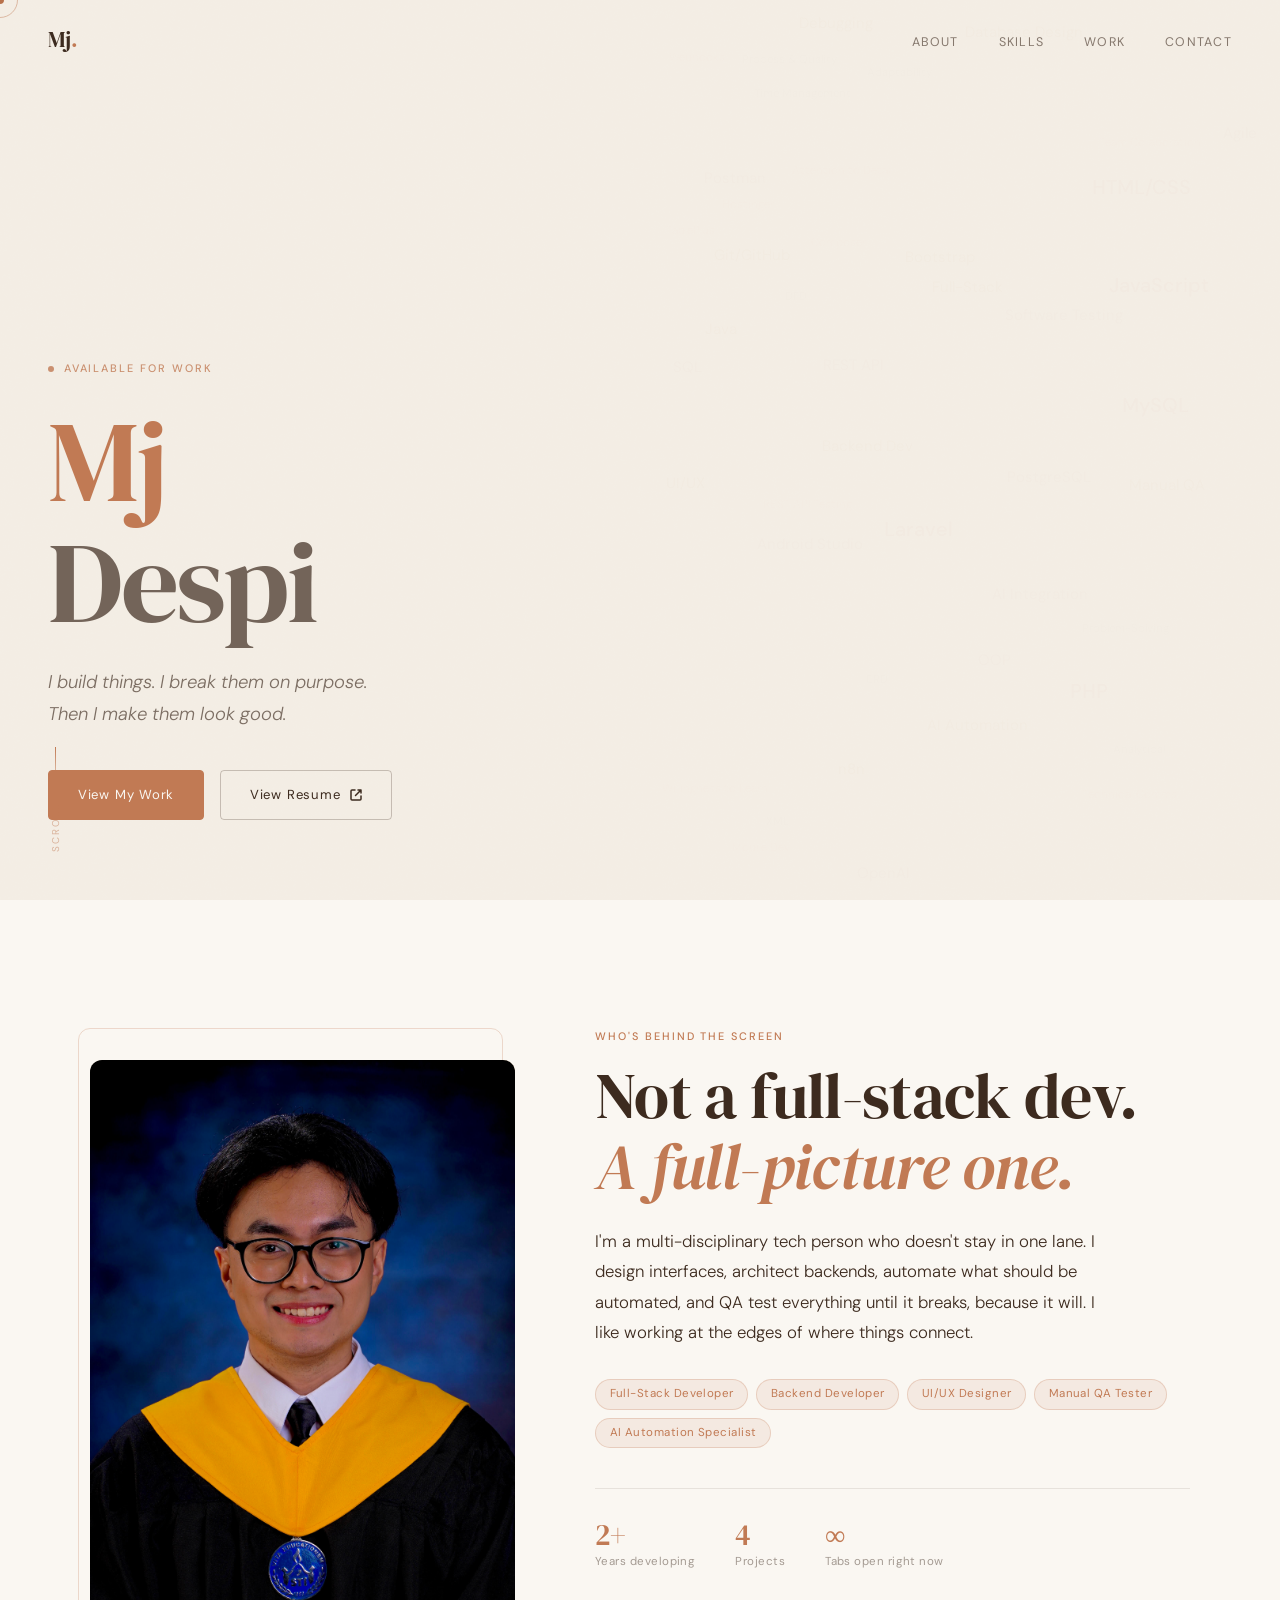
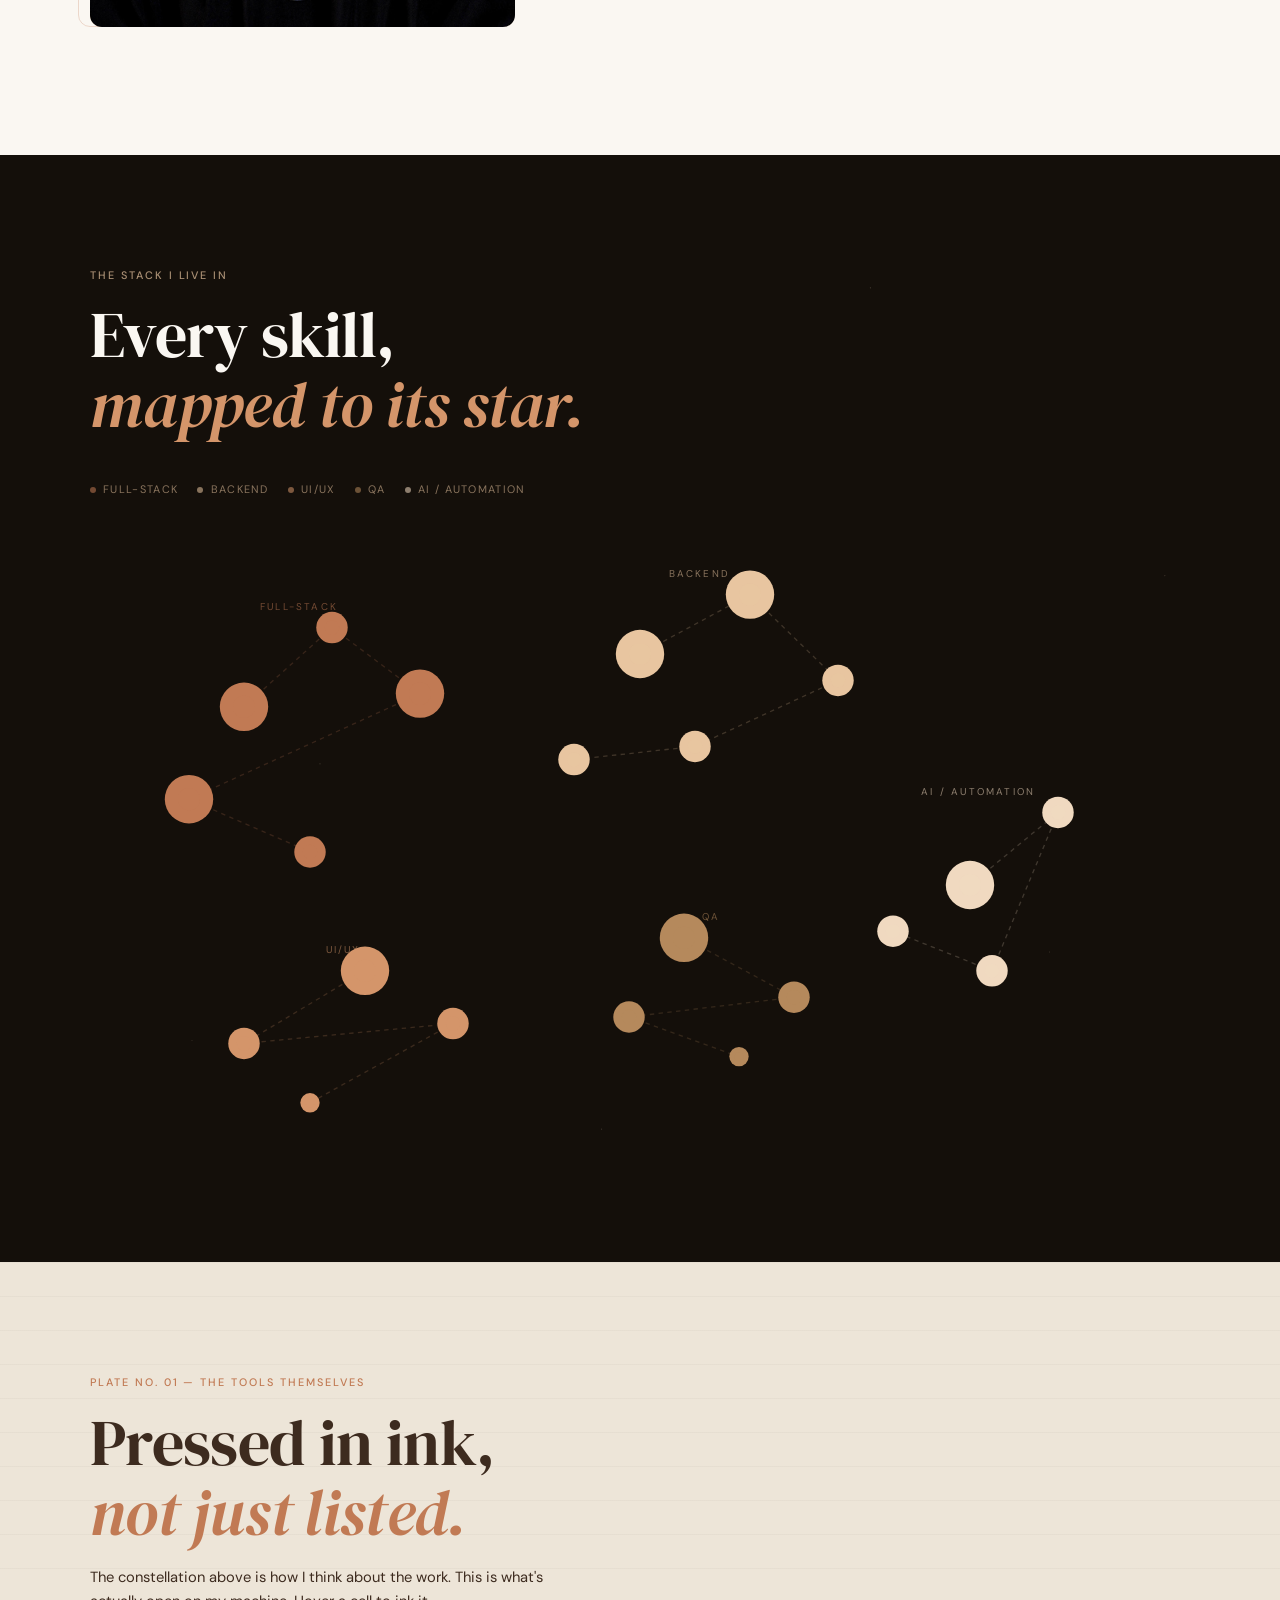
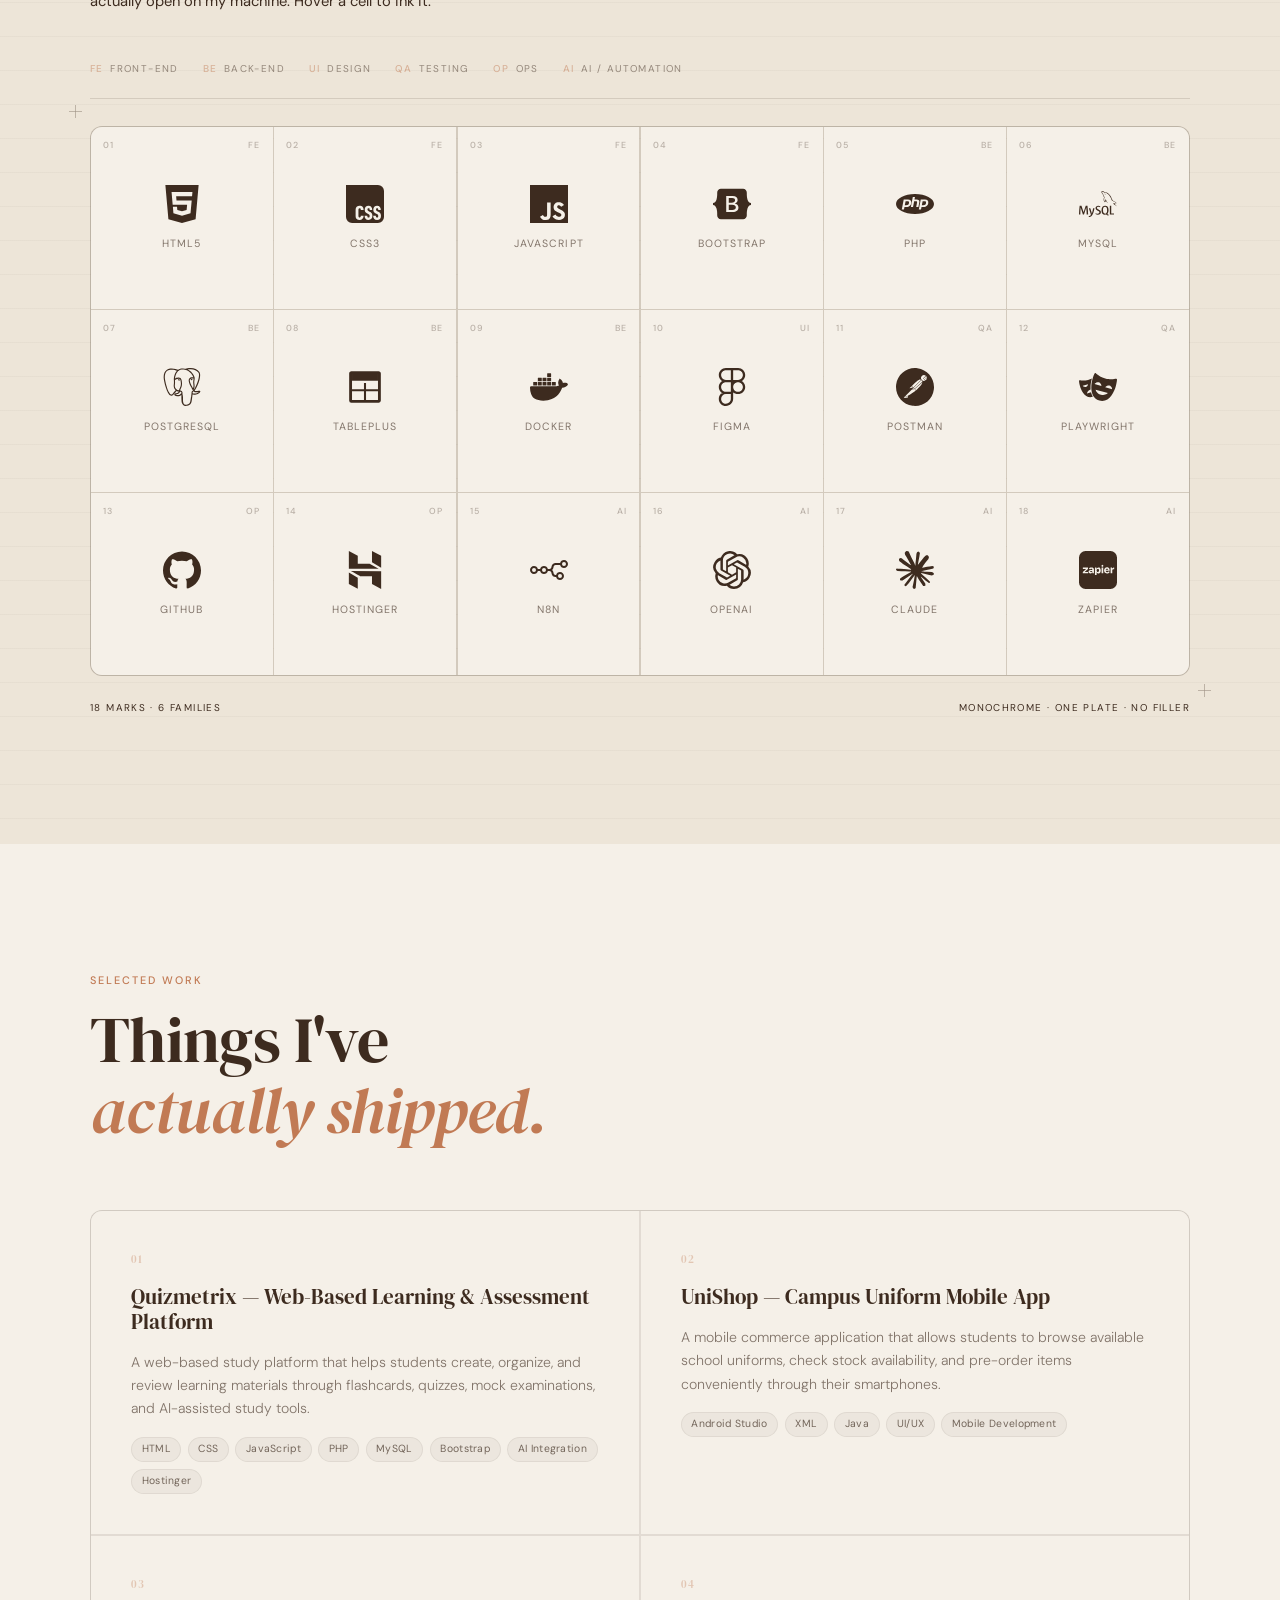
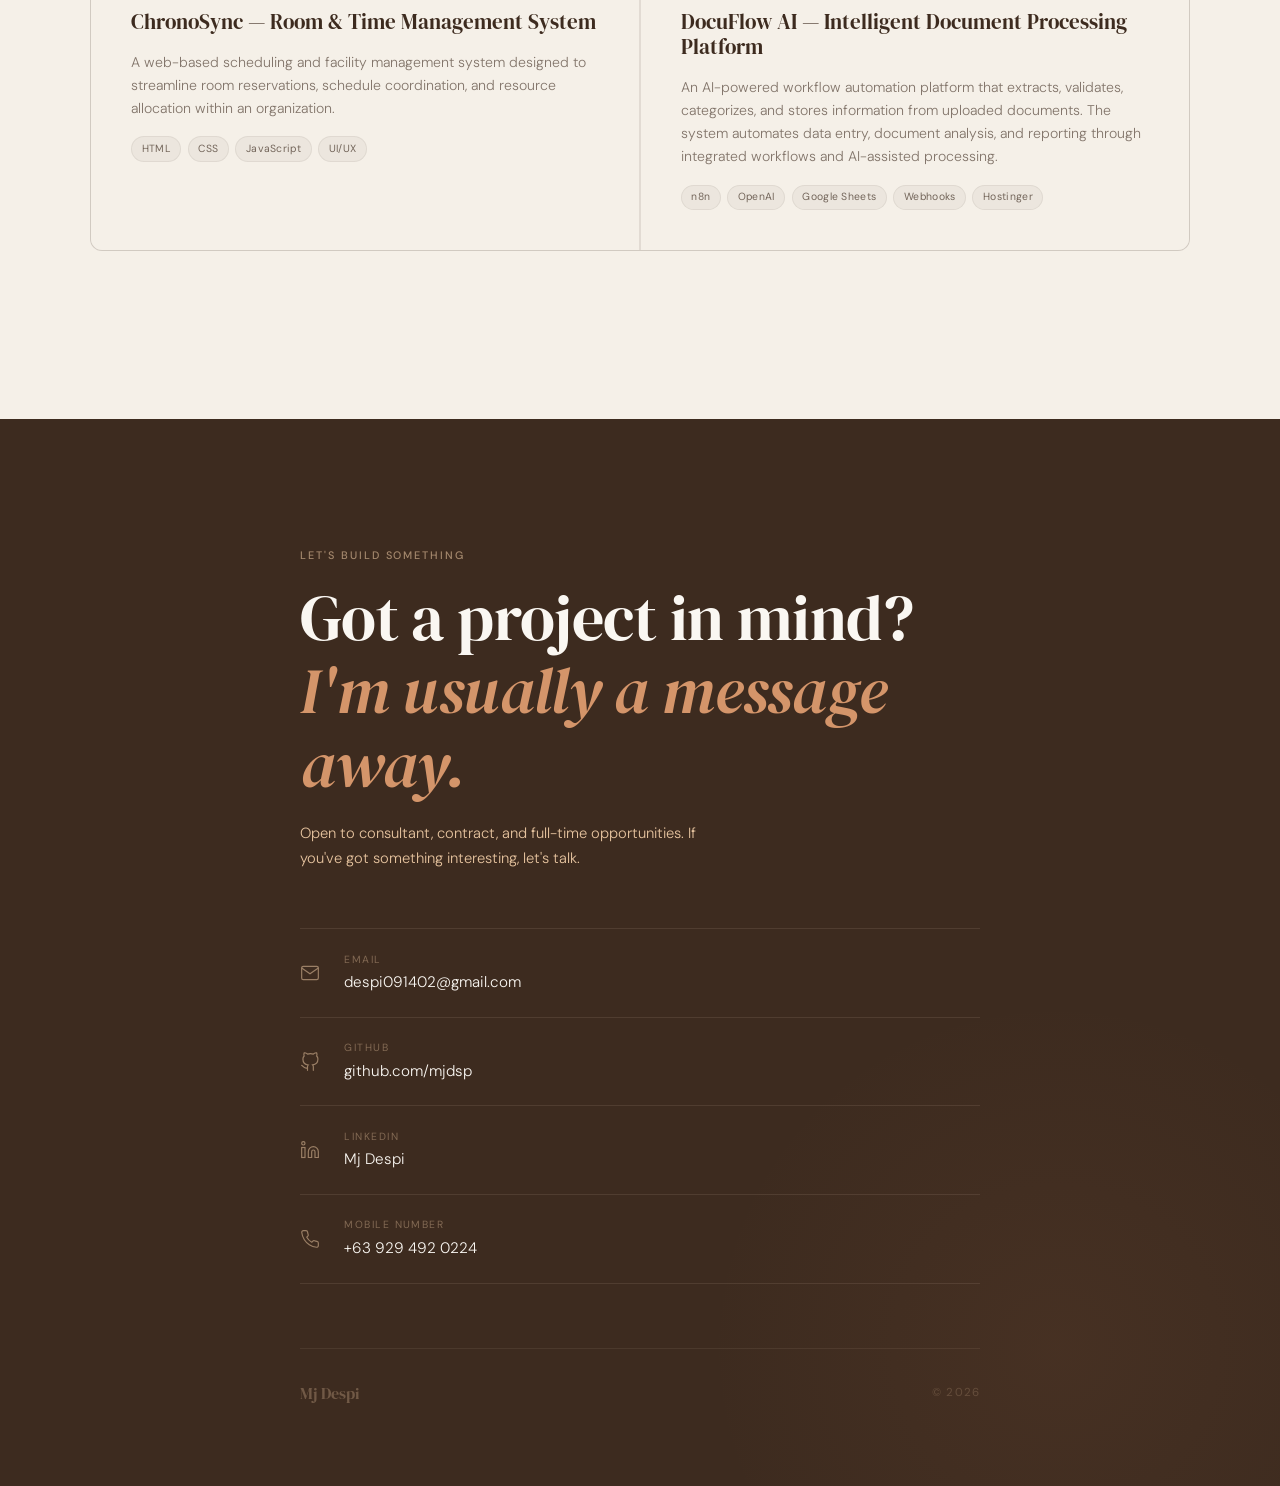
==== commit e64c053d: "Update resume link and image filename in index.html" ====
--- a/index.html
+++ b/index.html
@@ -71,10 +71,10 @@
 
         <div class="hero__actions">
           <a href="#projects" class="btn btn-primary">View My Work</a>
-          <a href="Mj_Despi_CV.pdf" download class="btn btn-ghost">
-            Download CV
+          <a href="MJ_Despi_Resume.pdf" target="_blank" rel="noopener" class="btn btn-ghost">
+            View Resume
             <svg width="14" height="14" viewBox="0 0 14 14" fill="none">
-              <path d="M7 1v8M3.5 6l3.5 4 3.5-4M2 12h10" stroke="currentColor" stroke-width="1.5" stroke-linecap="round" stroke-linejoin="round"/>
+              <path d="M6 2H3a1 1 0 0 0-1 1v8a1 1 0 0 0 1 1h8a1 1 0 0 0 1-1V8M9 2h3v3M12 2 6.5 7.5" stroke="currentColor" stroke-width="1.5" stroke-linecap="round" stroke-linejoin="round"/>
             </svg>
           </a>
         </div>
@@ -105,7 +105,7 @@
             <div class="placeholder-shape outer"></div>
             <div class="placeholder-shape inner"></div>
           </div>
-          <img class="image-frame__photo" src="MJ_PIC.JPG" alt="Portrait of Mj Despi" loading="lazy" decoding="async" />
+          <img class="image-frame__photo" src="MJ_PIC.jpg" alt="Portrait of Mj Despi" loading="lazy" decoding="async" />
         </div>
         <div class="image-accent"></div>
       </div>
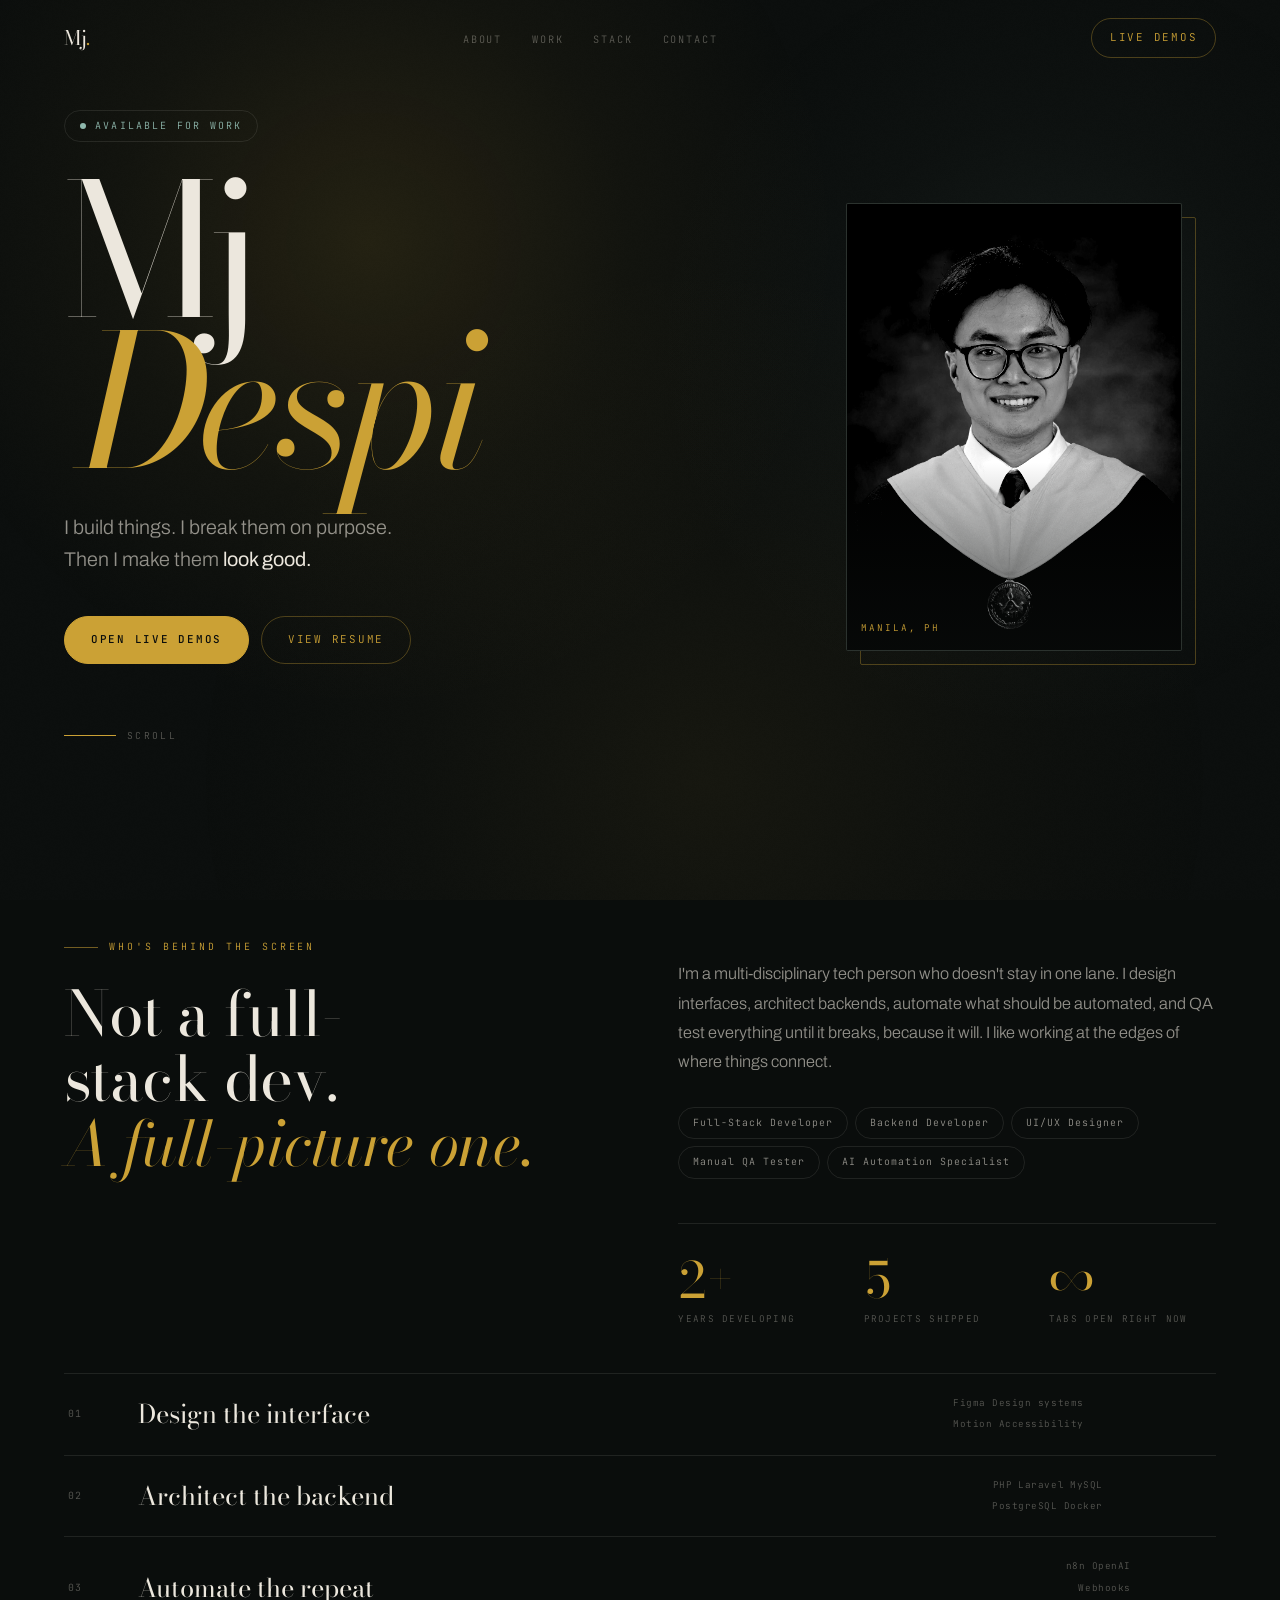
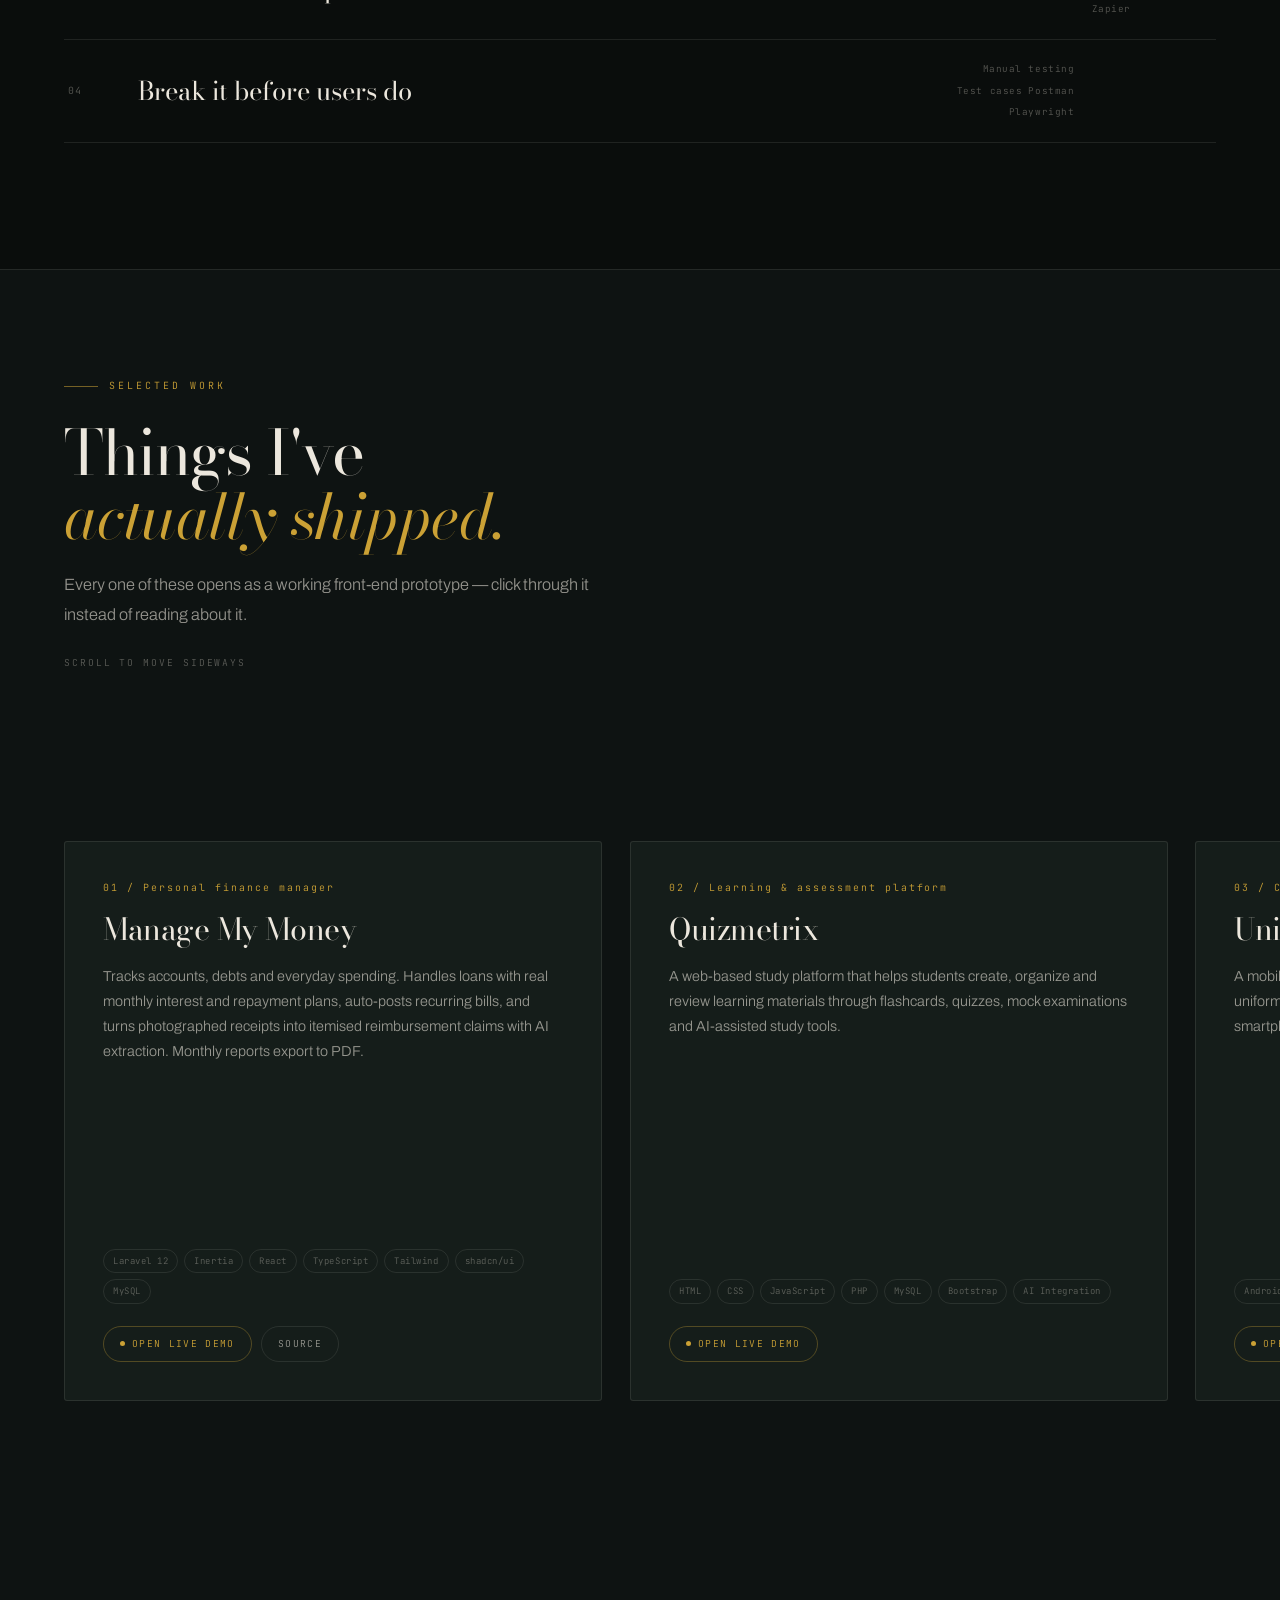
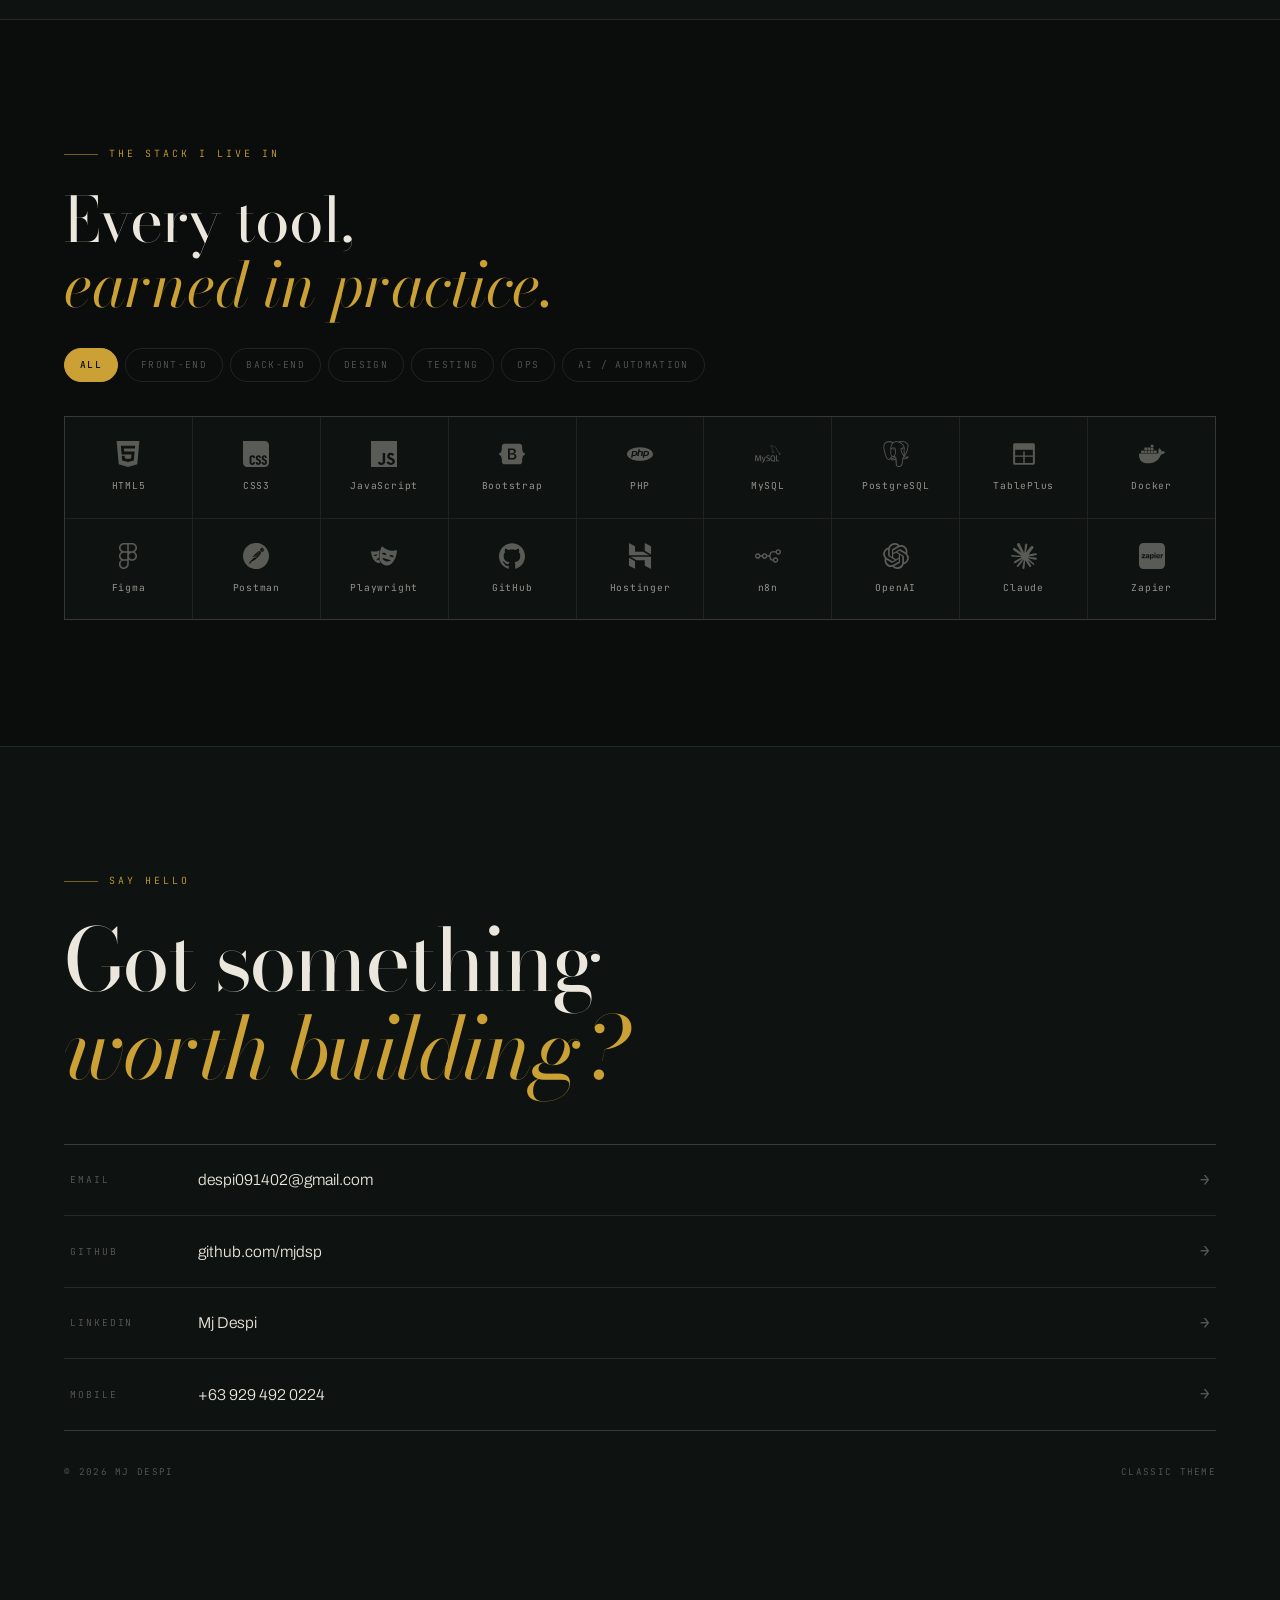
==== commit dec9823c: "swapped prem and index" ====
--- a/index.html
+++ b/index.html
@@ -1,261 +1,966 @@
-<!DOCTYPE html>
-<html lang="en">
-<head>
-  <meta charset="UTF-8" />
-  <meta name="viewport" content="width=device-width, initial-scale=1.0" />
-  <title>Mj Despi | Developer & Designer</title>
-
-  <link rel="preconnect" href="https://fonts.googleapis.com" />
-  <link rel="preconnect" href="https://fonts.gstatic.com" crossorigin />
-  <link href="https://fonts.googleapis.com/css2?family=DM+Serif+Display:ital@0;1&family=DM+Sans:ital,opsz,wght@0,9..40,300;0,9..40,400;0,9..40,500;1,9..40,300&display=swap" rel="stylesheet" />
-
-  <link rel="stylesheet" href="style.css" />
-</head>
-<body>
-
-  <div id="scroll-progress"></div>
-  <div class="cursor-dot" id="cursor-dot"></div>
-  <div class="cursor-ring" id="cursor-ring"></div>
-
-  <!-- ============================================================
-       NAVIGATION
-  ============================================================ -->
-  <nav class="navbar" id="navbar">
-    <a href="#hero" class="navbar__logo">Mj<span class="logo-dot">.</span></a>
-
-    <ul class="navbar__links">
-      <li><a href="#about"    class="nav-link">About</a></li>
-      <li><a href="#skills"   class="nav-link">Skills</a></li>
-      <li><a href="#projects" class="nav-link">Work</a></li>
-      <li><a href="#contact"  class="nav-link">Contact</a></li>
-    </ul>
-
-    <button class="hamburger" id="hamburger" aria-label="Toggle menu">
-      <span></span><span></span><span></span>
-    </button>
-
-    <div class="drawer" id="drawer">
-      <ul>
-        <li><a href="#about"    class="drawer-link">About</a></li>
-        <li><a href="#skills"   class="drawer-link">Skills</a></li>
-        <li><a href="#projects" class="drawer-link">Work</a></li>
-        <li><a href="#contact"  class="drawer-link">Contact</a></li>
-      </ul>
-    </div>
-    <div class="drawer-overlay" id="drawer-overlay"></div>
-  </nav>
-
-  <!-- ============================================================
-       HERO — two-column: left = name/CTA, right = word cloud
-  ============================================================ -->
-  <section id="hero" class="hero">
-    <canvas id="hero-canvas"></canvas>
-
-    <div class="hero__layout">
-
-      <!-- LEFT — identity -->
-      <div class="hero__content">
-        <span class="section-label hero__eyebrow">
-          <span class="eyebrow-dot"></span>
-          Available for work
-        </span>
-
-        <h1 class="hero__name">
-          <span class="name-first">Mj</span><br>
-          <span class="name-last">Despi</span>
-        </h1>
-
-        <p class="hero__tagline">
-          I build things. I break them on purpose.<br>Then I make them look good.
-        </p>
-
-        <div class="hero__actions">
-          <a href="#projects" class="btn btn-primary">View My Work</a>
-          <a href="MJ_Despi_Resume.pdf" target="_blank" rel="noopener" class="btn btn-ghost">
-            View Resume
-            <svg width="14" height="14" viewBox="0 0 14 14" fill="none">
-              <path d="M6 2H3a1 1 0 0 0-1 1v8a1 1 0 0 0 1 1h8a1 1 0 0 0 1-1V8M9 2h3v3M12 2 6.5 7.5" stroke="currentColor" stroke-width="1.5" stroke-linecap="round" stroke-linejoin="round"/>
-            </svg>
-          </a>
-        </div>
-      </div>
-
-      <!-- RIGHT — word cloud canvas -->
-      <div class="hero__wordcloud-wrap">
-        <canvas id="wordcloud-canvas"></canvas>
-      </div>
-
-    </div>
-
-    <div class="hero__scroll-hint">
-      <div class="scroll-line"></div>
-      <span>Scroll</span>
-    </div>
-  </section>
-
-  <!-- ============================================================
-       ABOUT
-  ============================================================ -->
-  <section id="about" class="about">
-    <div class="about__inner">
-
-      <div class="about__image reveal">
-        <div class="image-frame">
-          <div class="image-placeholder">
-            <div class="placeholder-shape outer"></div>
-            <div class="placeholder-shape inner"></div>
-          </div>
-          <img class="image-frame__photo" src="MJ_PIC.jpg" alt="Portrait of Mj Despi" loading="lazy" decoding="async" />
-        </div>
-        <div class="image-accent"></div>
-      </div>
-
-      <div class="about__text">
-        <span class="section-label reveal">Who's behind the screen</span>
-
-        <h2 class="about__heading reveal reveal-delay-1">
-          Not a full-stack dev.<br>
-          <em>A full-picture one.</em>
-        </h2>
-
-        <p class="about__bio reveal reveal-delay-2">
-          I'm a multi-disciplinary tech person who doesn't stay in one lane.
-          I design interfaces, architect backends, automate what should be automated,
-          and QA test everything until it breaks, because it will.
-          I like working at the edges of where things connect.
-        </p>
-
-        <div class="about__roles reveal reveal-delay-3" id="roles-container"></div>
-
-        <div class="about__stats reveal reveal-delay-4">
-          <div class="stat">
-            <span class="stat-num">2+</span>
-            <span class="stat-label">Years developing</span>
-          </div>
-          <div class="stat">
-            <span class="stat-num">4</span>
-            <span class="stat-label">Projects</span>
-          </div>
-          <div class="stat">
-            <span class="stat-num">∞</span>
-            <span class="stat-label">Tabs open right now</span>
-          </div>
-        </div>
-      </div>
-
-    </div>
-  </section>
-
-  <!-- ============================================================
-       SKILLS — CONSTELLATION
-  ============================================================ -->
-  <section id="skills" class="skills">
-    <div class="skills__header">
-      <span class="section-label" style="color: var(--sand); opacity: 0.7;">The stack I live in</span>
-      <h2 class="skills__heading reveal">
-        Every skill,<br><em>mapped to its star.</em>
-      </h2>
-    </div>
-
-    <div class="skills__map">
-      <div class="skills__legend" id="skills-legend"></div>
-      <div class="skills__svg-wrap">
-        <svg id="constellation" viewBox="0 0 1000 600" preserveAspectRatio="xMidYMid meet"></svg>
-      </div>
-      <div class="skill-tooltip" id="skill-tooltip"></div>
-    </div>
-  </section>
-
-  <!-- ============================================================
-       TECH STACK — ink specimen plate (cream sheet, brown marks)
-  ============================================================ -->
-  <section id="stack" class="stack">
-    <div class="stack__inner">
-
-      <div class="stack__header">
-        <span class="section-label reveal">Plate No. 01 — the tools themselves</span>
-        <h2 class="stack__heading reveal reveal-delay-1">
-          Pressed in ink,<br><em>not just listed.</em>
-        </h2>
-        <p class="stack__note reveal reveal-delay-2">
-          The constellation above is how I think about the work.
-          This is what's actually open on my machine. Hover a cell to ink it.
-        </p>
-      </div>
-
-      <div class="stack__key reveal reveal-delay-2" id="stack-key"></div>
-
-      <div class="stack__sheet reveal reveal-delay-3">
-        <div class="stack__plate" id="stack-plate"></div>
-      </div>
-
-      <div class="stack__caption reveal">
-        <span id="stack-count"></span>
-        <span>Monochrome · one plate · no filler</span>
-      </div>
-
-    </div>
-  </section>
-
-  <!-- ============================================================
-       PROJECTS
-  ============================================================ -->
-  <section id="projects" class="projects">
-    <div class="projects__inner">
-      <div class="projects__header">
-        <span class="section-label reveal">Selected work</span>
-        <h2 class="projects__heading reveal reveal-delay-1">
-          Things I've<br><em>actually shipped.</em>
-        </h2>
-      </div>
-      <div class="projects__grid" id="projects-grid"></div>
-    </div>
-  </section>
-
-  <!-- ============================================================
-       CONTACT
-  ============================================================ -->
-  <section id="contact" class="contact">
-    <div class="contact__inner">
-      <span class="section-label reveal" style="color: var(--sand); opacity: 0.6;">Let's build something</span>
-
-      <h2 class="contact__heading reveal reveal-delay-1">
-        Got a project in mind?<br>
-        <em>I'm usually a message away.</em>
-      </h2>
-
-      <p class="contact__sub reveal reveal-delay-2">
-        Open to consultant, contract, and full-time opportunities.
-        If you've got something interesting, let's talk.
-      </p>
-
-      <div class="contact__links" id="contact-links"></div>
-
-      <footer class="contact__footer reveal">
-        <span class="footer-name">Mj Despi</span>
-        <span class="footer-year">© <span id="year"></span></span>
-      </footer>
-    </div>
-  </section>
-
-  <!-- ============================================================
-       EASTER EGG
-  ============================================================ -->
-  <div class="easter-egg" id="easter-egg">
-    <div class="easter-egg__box">
-      <div class="easter-egg__emoji">🍪</div>
-      <h3 class="easter-egg__title">You found the secret.</h3>
-      <p class="easter-egg__text">
-        ↑ ↑ ↓ ↓ ← → ← → B A<br>
-        Most people don't make it this far.<br>
-        Here's a cookie. You've earned it.
-      </p>
-      <button class="easter-egg__close" id="easter-egg-close">Close & keep exploring</button>
-    </div>
-  </div>
-
-  <script src="logos.js"></script>
-  <script src="script.js"></script>
-  <script src="wordcloud.js"></script>
-</body>
-</html>
+<!DOCTYPE html>
+<html lang="en">
+<head>
+<meta charset="UTF-8" />
+<meta name="viewport" content="width=device-width, initial-scale=1.0, viewport-fit=cover" />
+<title>Mj Despi | Developer &amp; Designer</title>
+<meta name="description" content="Mj Despi — full-stack developer, designer, QA tester and automation builder." />
+
+<link rel="preconnect" href="https://fonts.googleapis.com">
+<link rel="preconnect" href="https://fonts.gstatic.com" crossorigin>
+<link rel="stylesheet" href="https://fonts.googleapis.com/css2?family=Bodoni+Moda:ital,opsz,wght@0,6..96,400;0,6..96,500;1,6..96,400&family=Archivo:wght@300;400;500;600&family=JetBrains+Mono:wght@400;500&display=swap">
+
+<style>
+/* ============================================================
+   MJ DESPI — "LOW LIGHT" THEME
+   A dark editorial stage. One warm brass accent carries every
+   interactive state; everything else stays quiet so the light
+   under the cursor is the thing that moves.
+   ============================================================ */
+
+:root{
+  /* neutrals, biased green-gold so they never read as flat grey */
+  --void:#0A0D0C;
+  --ground:#0E1312;
+  --raise:#151D1A;
+  --edge:rgba(236,231,221,.10);
+  --edge-lit:rgba(203,161,53,.34);
+
+  /* type */
+  --paper:#ECE7DD;
+  --paper-dim:rgba(236,231,221,.60);
+  --paper-faint:rgba(236,231,221,.34);
+
+  /* the single bold move */
+  --brass:#CBA135;
+  --brass-lit:#E8C766;
+  --brass-dim:rgba(203,161,53,.16);
+
+  /* cool counterweight for data and labels */
+  --ice:#8FB8AD;
+
+  --display:'Bodoni Moda',Didot,'Bodoni MT',Georgia,serif;
+  --body:'Archivo',system-ui,-apple-system,'Segoe UI',sans-serif;
+  --mono:'JetBrains Mono',ui-monospace,SFMono-Regular,Menlo,monospace;
+
+  --ease:cubic-bezier(.22,1,.36,1);
+  --gut:clamp(20px,5vw,72px);
+
+  color-scheme:dark;
+}
+
+*{box-sizing:border-box}
+html{scroll-behavior:smooth}
+body{
+  margin:0;
+  background:var(--void);
+  color:var(--paper);
+  font-family:var(--body);
+  font-weight:300;
+  font-size:16px;
+  line-height:1.65;
+  -webkit-font-smoothing:antialiased;
+  overflow-x:hidden;
+}
+h1,h2,h3{font-family:var(--display);font-weight:400;margin:0;text-wrap:balance;letter-spacing:-.015em}
+p{margin:0}
+a{color:inherit;text-decoration:none}
+img{max-width:100%;display:block}
+button{font:inherit;color:inherit;background:none;border:0;cursor:pointer}
+[hidden]{display:none!important}
+:focus-visible{outline:2px solid var(--brass);outline-offset:3px;border-radius:2px}
+::selection{background:var(--brass);color:var(--void)}
+
+/* ---------- ambient layers ---------- */
+#bg{position:fixed;inset:0;z-index:0;pointer-events:none}
+#grain{
+  position:fixed;inset:0;z-index:1;pointer-events:none;
+  opacity:.055;mix-blend-mode:screen;
+}
+#spot{
+  position:fixed;inset:0;z-index:2;pointer-events:none;
+  background:radial-gradient(
+    460px circle at var(--px,50%) var(--py,30%),
+    rgba(203,161,53,.10), rgba(203,161,53,.035) 42%, transparent 68%
+  );
+  opacity:0;transition:opacity .6s var(--ease);
+}
+body.lit #spot{opacity:1}
+
+/* ---------- custom cursor ---------- */
+.cur,.ring{position:fixed;top:0;left:0;z-index:90;pointer-events:none;border-radius:50%;opacity:0}
+.cur{width:6px;height:6px;background:var(--brass-lit);margin:-3px 0 0 -3px}
+.ring{
+  width:34px;height:34px;margin:-17px 0 0 -17px;
+  border:1px solid rgba(203,161,53,.45);
+  transition:width .3s var(--ease),height .3s var(--ease),margin .3s var(--ease),
+             border-color .3s var(--ease),background .3s var(--ease);
+}
+body.lit .cur,body.lit .ring{opacity:1}
+body.grab .ring{
+  width:62px;height:62px;margin:-31px 0 0 -31px;
+  border-color:var(--brass);background:rgba(203,161,53,.09);
+}
+
+/* ---------- scroll thread ---------- */
+#thread{
+  position:fixed;top:0;left:0;height:2px;width:0;z-index:80;
+  background:linear-gradient(90deg,transparent,var(--brass));
+}
+
+/* ---------- curtain ---------- */
+#curtain{
+  position:fixed;inset:0;z-index:100;background:var(--void);
+  display:grid;place-items:center;transition:opacity .9s var(--ease),visibility .9s;
+}
+#curtain span{
+  font-family:var(--mono);font-size:.68rem;letter-spacing:.42em;
+  text-transform:uppercase;color:var(--brass);
+}
+body.up #curtain{opacity:0;visibility:hidden}
+
+/* ---------- shell ---------- */
+.shell{position:relative;z-index:3}
+.bound{max-width:1280px;margin:0 auto;padding-inline:var(--gut)}
+
+/* ---------- nav ---------- */
+.nav{
+  position:fixed;top:0;left:0;right:0;z-index:70;
+  padding:18px var(--gut);padding-top:calc(18px + env(safe-area-inset-top,0px));
+  display:flex;align-items:center;justify-content:space-between;gap:20px;
+  transition:background .4s var(--ease),backdrop-filter .4s var(--ease),padding .4s var(--ease);
+}
+body.deep .nav{
+  background:rgba(10,13,12,.78);backdrop-filter:blur(14px);
+  border-bottom:1px solid var(--edge);padding-block:12px;
+  padding-top:calc(12px + env(safe-area-inset-top,0px));
+}
+.mark{font-family:var(--display);font-size:1.25rem;letter-spacing:-.02em}
+.mark i{color:var(--brass);font-style:normal}
+.nav ul{display:flex;gap:4px;list-style:none;margin:0;padding:0}
+.nav a.lnk{
+  font-family:var(--mono);font-size:.64rem;letter-spacing:.18em;text-transform:uppercase;
+  color:var(--paper-faint);padding:8px 13px;border-radius:99px;transition:color .3s,background .3s;
+}
+.nav a.lnk:hover,.nav a.lnk.on{color:var(--brass);background:var(--brass-dim)}
+@media (max-width:760px){.nav ul{display:none}}
+
+/* ---------- shared section furniture ---------- */
+section{position:relative}
+.pad{padding-block:clamp(96px,14vh,190px)}
+.eyebrow{
+  font-family:var(--mono);font-size:.62rem;letter-spacing:.3em;text-transform:uppercase;
+  color:var(--brass);display:flex;align-items:center;gap:11px;margin-bottom:26px;
+}
+.eyebrow::before{content:'';width:34px;height:1px;background:var(--brass);opacity:.55}
+.h2{font-size:clamp(2.1rem,5.2vw,3.9rem);line-height:1.04}
+.h2 em{font-style:italic;color:var(--brass)}
+.lede{font-size:1.02rem;line-height:1.8;color:var(--paper-dim);max-width:62ch;margin-top:20px}
+
+/* reveal — resting state is visible; JS only adds the entrance */
+.rv{opacity:1;transform:none}
+body.anim .rv{opacity:0;transform:translateY(26px);transition:opacity .9s var(--ease),transform .9s var(--ease)}
+body.anim .rv.in{opacity:1;transform:none}
+
+/* ---------- hero ---------- */
+.hero{min-height:88vh;display:flex;align-items:center;padding-top:110px;padding-bottom:70px}
+.hero__grid{display:grid;grid-template-columns:1.25fr .75fr;gap:clamp(30px,6vw,80px);align-items:center;width:100%}
+@media (max-width:980px){.hero__grid{grid-template-columns:1fr;gap:40px}}
+
+.status{
+  display:inline-flex;align-items:center;gap:9px;font-family:var(--mono);
+  font-size:.62rem;letter-spacing:.22em;text-transform:uppercase;color:var(--ice);
+  border:1px solid var(--edge);border-radius:99px;padding:7px 15px;margin-bottom:34px;
+}
+.status i{width:6px;height:6px;border-radius:50%;background:var(--ice);animation:pulse 2.6s infinite}
+@keyframes pulse{0%,100%{opacity:1;box-shadow:0 0 0 0 rgba(143,184,173,.5)}50%{opacity:.55;box-shadow:0 0 0 7px rgba(143,184,173,0)}}
+
+.name{font-size:clamp(4.2rem,15vw,11.5rem);line-height:.82;letter-spacing:-.045em;margin:0}
+.name .ln{display:block}
+.name .ln:last-child{color:var(--brass);font-style:italic;margin-left:.08em}
+.ch{display:inline-block;will-change:transform}
+
+.tag{
+  font-size:clamp(1rem,1.9vw,1.24rem);line-height:1.6;color:var(--paper-dim);
+  margin-top:34px;max-width:40ch;font-weight:300;
+}
+.tag b{color:var(--paper);font-weight:400}
+
+.cta{display:flex;flex-wrap:wrap;gap:12px;margin-top:40px}
+.btn{
+  display:inline-flex;align-items:center;gap:9px;
+  font-family:var(--mono);font-size:.68rem;letter-spacing:.16em;text-transform:uppercase;
+  padding:14px 26px;border-radius:99px;border:1px solid var(--brass);
+  transition:background .35s var(--ease),color .35s var(--ease),border-color .35s var(--ease);
+  will-change:transform;
+}
+.btn--fill{background:var(--brass);color:var(--void);font-weight:500}
+.btn--fill:hover{background:var(--brass-lit);border-color:var(--brass-lit)}
+.btn--line{color:var(--brass);border-color:var(--edge-lit)}
+.btn--line:hover{border-color:var(--brass);background:var(--brass-dim)}
+
+/* portrait */
+.port{position:relative;justify-self:center;width:min(100%,336px)}
+.port__f{
+  position:relative;aspect-ratio:3/4;border-radius:2px;overflow:hidden;
+  background:var(--raise);border:1px solid var(--edge);
+}
+.port__f img{width:100%;height:100%;object-fit:cover;object-position:center 20%;
+  /* the source is a dark gown on a near-black backdrop, so the duotone rest
+     state has to lift the photo rather than dim it, or the frame reads empty */
+  filter:grayscale(1) contrast(1.18) brightness(1.3);transition:filter .7s var(--ease)}
+.port:hover .port__f img{filter:grayscale(0) contrast(1.04) brightness(1.12)}
+.port__f::after{
+  content:'';position:absolute;inset:0;pointer-events:none;
+  background:linear-gradient(180deg,transparent 58%,rgba(10,13,12,.66));
+}
+.port__r{
+  position:absolute;inset:0;translate:14px 14px;border:1px solid var(--edge-lit);
+  border-radius:2px;z-index:-1;pointer-events:none;
+}
+.port__cap{
+  position:absolute;left:14px;bottom:13px;z-index:2;
+  font-family:var(--mono);font-size:.58rem;letter-spacing:.2em;text-transform:uppercase;color:var(--brass);
+}
+
+.hint{
+  display:flex;align-items:center;gap:11px;margin-top:64px;
+  font-family:var(--mono);font-size:.6rem;letter-spacing:.24em;text-transform:uppercase;color:var(--paper-faint);
+}
+.hint i{display:block;width:52px;height:1px;background:var(--paper-faint);position:relative;overflow:hidden}
+.hint i::after{content:'';position:absolute;inset:0;background:var(--brass);animation:sweep 2.6s var(--ease) infinite}
+@keyframes sweep{0%{transform:translateX(-100%)}60%,100%{transform:translateX(100%)}}
+
+/* ---------- about ---------- */
+.about__grid{display:grid;grid-template-columns:1fr 1fr;gap:clamp(34px,6vw,90px);align-items:start}
+@media (max-width:900px){.about__grid{grid-template-columns:1fr}}
+
+.roles{display:flex;flex-wrap:wrap;gap:7px;margin-top:30px}
+.role{
+  font-family:var(--mono);font-size:.62rem;letter-spacing:.1em;
+  padding:7px 14px;border-radius:99px;border:1px solid var(--edge);color:var(--paper-dim);
+  transition:border-color .3s,color .3s,background .3s;
+}
+.role:hover{border-color:var(--brass);color:var(--brass);background:var(--brass-dim)}
+
+.stats{display:grid;grid-template-columns:repeat(3,1fr);gap:18px;margin-top:44px;padding-top:32px;border-top:1px solid var(--edge)}
+.stat b{
+  display:block;font-family:var(--display);font-size:clamp(2rem,4.6vw,3.1rem);
+  line-height:1;color:var(--brass);font-weight:400;font-variant-numeric:tabular-nums;
+}
+.stat span{
+  display:block;margin-top:8px;font-family:var(--mono);font-size:.58rem;
+  letter-spacing:.14em;text-transform:uppercase;color:var(--paper-faint);line-height:1.5;
+}
+
+/* ---------- capability ledger ---------- */
+.led{border-top:1px solid var(--edge);margin-top:46px}
+.led__row{
+  display:grid;grid-template-columns:52px 1fr auto;gap:18px;align-items:center;
+  padding:22px 4px;border-bottom:1px solid var(--edge);
+  transition:background .4s var(--ease),padding-left .4s var(--ease);position:relative;
+}
+.led__row::before{
+  content:'';position:absolute;left:0;top:0;bottom:0;width:2px;background:var(--brass);
+  transform:scaleY(0);transform-origin:top;transition:transform .45s var(--ease);
+}
+.led__row:hover{background:linear-gradient(90deg,var(--brass-dim),transparent 62%);padding-left:16px}
+.led__row:hover::before{transform:scaleY(1)}
+.led__n{font-family:var(--mono);font-size:.62rem;color:var(--paper-faint);letter-spacing:.06em}
+.led__t{font-family:var(--display);font-size:clamp(1.15rem,2.4vw,1.6rem);line-height:1.2}
+.led__row:hover .led__t{color:var(--brass)}
+.led__k{display:flex;flex-wrap:wrap;gap:6px;justify-content:flex-end;max-width:52%}
+.led__k span{font-family:var(--mono);font-size:.58rem;color:var(--paper-faint);letter-spacing:.06em}
+@media (max-width:760px){
+  .led__row{grid-template-columns:40px 1fr;gap:12px}
+  .led__k{grid-column:2;justify-content:flex-start;max-width:100%;margin-top:6px}
+}
+
+/* ---------- work rail ---------- */
+.work{background:var(--ground);border-block:1px solid var(--edge)}
+.work__head{padding-top:clamp(84px,12vh,150px)}
+.railwrap{height:auto}
+body.rail .railwrap{height:var(--railh,300vh)}
+.railstick{padding-block:50px clamp(84px,12vh,150px)}
+body.rail .railstick{
+  position:sticky;top:0;height:100vh;display:flex;align-items:center;
+  overflow:hidden;padding-block:0;
+}
+.track{display:grid;gap:22px;grid-template-columns:1fr;padding-inline:var(--gut)}
+body.rail .track{
+  display:flex;grid-template-columns:none;gap:28px;
+  padding-left:var(--gut);padding-right:0;will-change:transform;
+}
+
+.proj{
+  position:relative;background:var(--raise);border:1px solid var(--edge);
+  border-radius:3px;padding:clamp(24px,3vw,38px);display:flex;flex-direction:column;gap:16px;
+  overflow:hidden;transform-style:preserve-3d;will-change:transform;
+}
+body.rail .proj{flex:0 0 clamp(360px,42vw,560px);min-height:min(66vh,560px)}
+.proj::after{
+  content:'';position:absolute;inset:0;pointer-events:none;opacity:0;transition:opacity .45s var(--ease);
+  background:radial-gradient(420px circle at var(--mx,50%) var(--my,50%),rgba(203,161,53,.13),transparent 62%);
+}
+.proj:hover::after{opacity:1}
+.proj:hover{border-color:var(--edge-lit)}
+.proj > *{transform:translateZ(26px)}
+.proj__n{font-family:var(--mono);font-size:.62rem;color:var(--brass);letter-spacing:.2em}
+.proj__t{font-family:var(--display);font-size:clamp(1.3rem,2.6vw,1.9rem);line-height:1.16}
+.proj__d{font-size:.9rem;line-height:1.75;color:var(--paper-dim);font-weight:300}
+.proj__k{display:flex;flex-wrap:wrap;gap:6px;margin-top:auto}
+.proj__k span{
+  font-family:var(--mono);font-size:.56rem;letter-spacing:.06em;
+  padding:4px 9px;border-radius:99px;border:1px solid var(--edge);color:var(--paper-faint);
+}
+.proj__a{display:flex;flex-wrap:wrap;gap:9px;padding-top:6px}
+.plink{
+  display:inline-flex;align-items:center;gap:7px;
+  font-family:var(--mono);font-size:.6rem;letter-spacing:.14em;text-transform:uppercase;
+  padding:9px 16px;border-radius:99px;border:1px solid var(--edge-lit);color:var(--brass);
+  transition:background .3s,color .3s,border-color .3s;will-change:transform;
+}
+.plink:hover{background:var(--brass);color:var(--void);border-color:var(--brass)}
+.plink--q{border-color:var(--edge);color:var(--paper-dim)}
+.plink--q:hover{background:var(--paper);color:var(--void);border-color:var(--paper)}
+.plink i{width:5px;height:5px;border-radius:50%;background:currentColor}
+
+.railnote{
+  display:none;margin-top:26px;font-family:var(--mono);font-size:.6rem;
+  letter-spacing:.2em;text-transform:uppercase;color:var(--paper-faint);
+}
+body.rail .railnote{display:block}
+
+/* ---------- stack ---------- */
+.filters{display:flex;flex-wrap:wrap;gap:7px;margin-top:30px}
+.fbtn{
+  font-family:var(--mono);font-size:.6rem;letter-spacing:.14em;text-transform:uppercase;
+  padding:8px 15px;border-radius:99px;border:1px solid var(--edge);color:var(--paper-faint);
+  transition:all .3s var(--ease);
+}
+.fbtn:hover{color:var(--paper);border-color:var(--paper-faint)}
+.fbtn[aria-pressed="true"]{background:var(--brass);border-color:var(--brass);color:var(--void);font-weight:500}
+
+.marks{
+  display:grid;grid-template-columns:repeat(auto-fill,minmax(122px,1fr));
+  gap:1px;margin-top:34px;background:var(--edge);border:1px solid var(--edge);
+}
+.mk{
+  background:var(--ground);padding:24px 12px;display:flex;flex-direction:column;
+  align-items:center;gap:11px;transition:background .35s var(--ease),opacity .35s var(--ease);
+}
+.mk svg{width:26px;height:26px;color:var(--paper-faint);transition:color .35s var(--ease),transform .35s var(--ease)}
+.mk b{font-family:var(--mono);font-size:.6rem;font-weight:400;letter-spacing:.08em;color:var(--paper-dim);text-align:center}
+.mk:hover{background:var(--raise)}
+.mk:hover svg{color:var(--brass);transform:translateY(-3px) scale(1.1)}
+.mk:hover b{color:var(--paper)}
+.mk.dim{opacity:.2}
+
+/* ---------- contact ---------- */
+.contact{background:var(--ground);border-top:1px solid var(--edge)}
+.big{
+  font-family:var(--display);font-size:clamp(2.4rem,7vw,5.4rem);line-height:1.02;
+  letter-spacing:-.03em;margin-top:8px;
+}
+.big em{font-style:italic;color:var(--brass)}
+.links{display:grid;gap:1px;margin-top:52px;background:var(--edge);border-block:1px solid var(--edge)}
+.link{
+  display:grid;grid-template-columns:110px 1fr auto;gap:18px;align-items:center;
+  background:var(--ground);padding:22px 6px;transition:background .4s var(--ease),padding .4s var(--ease);
+}
+.link:hover{background:var(--raise);padding-inline:18px 6px}
+.link__l{font-family:var(--mono);font-size:.6rem;letter-spacing:.2em;text-transform:uppercase;color:var(--paper-faint)}
+.link__v{font-size:.98rem;color:var(--paper);overflow:hidden;text-overflow:ellipsis}
+.link:hover .link__v{color:var(--brass)}
+.link__g{font-family:var(--mono);color:var(--paper-faint);transition:transform .4s var(--ease),color .4s}
+.link:hover .link__g{transform:translateX(6px);color:var(--brass)}
+@media (max-width:620px){
+  .link{grid-template-columns:1fr auto;gap:4px 12px}
+  .link__l{grid-column:1/-1}
+}
+
+.foot{
+  display:flex;flex-wrap:wrap;gap:12px 24px;justify-content:space-between;
+  padding-block:34px calc(44px + env(safe-area-inset-bottom,0px));
+  font-family:var(--mono);font-size:.58rem;letter-spacing:.14em;text-transform:uppercase;color:var(--paper-faint);
+}
+.foot a:hover{color:var(--brass)}
+
+/* ---------- reduced motion / coarse pointer ---------- */
+@media (pointer:coarse){
+  .cur,.ring,#spot{display:none}
+}
+@media (prefers-reduced-motion:reduce){
+  html{scroll-behavior:auto}
+  *,*::before,*::after{animation-duration:.01ms!important;transition-duration:.01ms!important}
+  .cur,.ring,#spot,#grain{display:none}
+  body.anim .rv{opacity:1;transform:none}
+  .proj{transform:none!important}
+  .proj::after{display:none}
+}
+</style>
+</head>
+<body>
+
+<div id="curtain"><span>Mj Despi</span></div>
+
+<canvas id="bg" aria-hidden="true"></canvas>
+<canvas id="grain" aria-hidden="true"></canvas>
+<div id="spot" aria-hidden="true"></div>
+<div id="thread" aria-hidden="true"></div>
+<div class="cur" aria-hidden="true"></div>
+<div class="ring" aria-hidden="true"></div>
+
+<header class="nav">
+  <a href="#top" class="mark">Mj<i>.</i></a>
+  <ul>
+    <li><a href="#about"   class="lnk">About</a></li>
+    <li><a href="#work"    class="lnk">Work</a></li>
+    <li><a href="#stack"   class="lnk">Stack</a></li>
+    <li><a href="#contact" class="lnk">Contact</a></li>
+  </ul>
+  <a href="demos.html" class="btn btn--line" style="padding:10px 18px">Live demos</a>
+</header>
+
+<main class="shell" id="top">
+
+  <!-- ===================== HERO ===================== -->
+  <section class="hero bound">
+    <div class="hero__grid">
+      <div>
+        <span class="status"><i></i>Available for work</span>
+        <h1 class="name">
+          <span class="ln" data-split>Mj</span>
+          <span class="ln" data-split>Despi</span>
+        </h1>
+        <p class="tag">
+          I build things. I break them on purpose.<br>
+          Then I make them <b>look good.</b>
+        </p>
+        <div class="cta">
+          <a href="demos.html" class="btn btn--fill">Open live demos</a>
+          <a href="MJ_Despi_Resume.pdf" target="_blank" rel="noopener" class="btn btn--line">View resume</a>
+        </div>
+        <div class="hint"><i></i>Scroll</div>
+      </div>
+
+      <figure class="port">
+        <div class="port__f">
+          <img src="MJ_PIC.jpg" alt="Portrait of Mj Despi" decoding="async">
+          <figcaption class="port__cap">Manila, PH</figcaption>
+        </div>
+        <span class="port__r"></span>
+      </figure>
+    </div>
+  </section>
+
+  <!-- ===================== ABOUT ===================== -->
+  <section id="about" class="pad bound">
+    <div class="about__grid">
+      <div>
+        <span class="eyebrow rv">Who's behind the screen</span>
+        <h2 class="h2 rv">Not a full-stack dev.<br><em>A full-picture one.</em></h2>
+      </div>
+      <div>
+        <p class="lede rv">
+          I'm a multi-disciplinary tech person who doesn't stay in one lane.
+          I design interfaces, architect backends, automate what should be automated,
+          and QA test everything until it breaks, because it will.
+          I like working at the edges of where things connect.
+        </p>
+        <div class="roles rv" id="roles"></div>
+        <div class="stats rv">
+          <div class="stat"><b data-count="2" data-suffix="+">0</b><span>Years developing</span></div>
+          <div class="stat"><b data-count="5">0</b><span>Projects shipped</span></div>
+          <div class="stat"><b>&#8734;</b><span>Tabs open right now</span></div>
+        </div>
+      </div>
+    </div>
+
+    <div class="led rv" id="ledger"></div>
+  </section>
+
+  <!-- ===================== WORK ===================== -->
+  <section id="work" class="work">
+    <div class="work__head bound">
+      <span class="eyebrow rv">Selected work</span>
+      <h2 class="h2 rv">Things I've<br><em>actually shipped.</em></h2>
+      <p class="lede rv">Every one of these opens as a working front-end prototype — click through it instead of reading about it.</p>
+      <p class="railnote rv">Scroll to move sideways</p>
+    </div>
+
+    <div class="railwrap" id="railwrap">
+      <div class="railstick" id="railstick">
+        <div class="track" id="track"></div>
+      </div>
+    </div>
+  </section>
+
+  <!-- ===================== STACK ===================== -->
+  <section id="stack" class="pad bound">
+    <span class="eyebrow rv">The stack I live in</span>
+    <h2 class="h2 rv">Every tool,<br><em>earned in practice.</em></h2>
+    <div class="filters rv" id="filters"></div>
+    <div class="marks rv" id="marks"></div>
+  </section>
+
+  <!-- ===================== CONTACT ===================== -->
+  <section id="contact" class="contact pad">
+    <div class="bound">
+      <span class="eyebrow rv">Say hello</span>
+      <h2 class="big rv">Got something<br><em>worth building?</em></h2>
+      <div class="links rv" id="links"></div>
+      <div class="foot">
+        <span>&copy; <span id="yr"></span> Mj Despi</span>
+        <span><a href="index.html">Classic theme</a></span>
+      </div>
+    </div>
+  </section>
+
+</main>
+
+<script src="logos.js"></script>
+<script>
+/* ============================================================
+   CONTENT — mirrors CONFIG in script.js
+   ============================================================ */
+const DATA = {
+  email:"despi091402@gmail.com",
+  github:"https://github.com/mjdsp",
+  linkedin:"https://www.linkedin.com/in/mj-despi-37a28a386/",
+  number:"+63 929 492 0224",
+
+  roles:["Full-Stack Developer","Backend Developer","UI/UX Designer","Manual QA Tester","AI Automation Specialist"],
+
+  ledger:[
+    { t:"Design the interface",  k:["Figma","Design systems","Motion","Accessibility"] },
+    { t:"Architect the backend", k:["PHP","Laravel","MySQL","PostgreSQL","Docker"] },
+    { t:"Automate the repeat",   k:["n8n","OpenAI","Webhooks","Zapier"] },
+    { t:"Break it before users do", k:["Manual testing","Test cases","Postman","Playwright"] },
+  ],
+
+  projects:[
+    { t:"Manage My Money", s:"Personal finance manager",
+      d:"Tracks accounts, debts and everyday spending. Handles loans with real monthly interest and repayment plans, auto-posts recurring bills, and turns photographed receipts into itemised reimbursement claims with AI extraction. Monthly reports export to PDF.",
+      k:["Laravel 12","Inertia","React","TypeScript","Tailwind","shadcn/ui","MySQL"],
+      demo:"money", repo:"https://github.com/mjdsp/manage-my-money" },
+    { t:"Quizmetrix", s:"Learning &amp; assessment platform",
+      d:"A web-based study platform that helps students create, organize and review learning materials through flashcards, quizzes, mock examinations and AI-assisted study tools.",
+      k:["HTML","CSS","JavaScript","PHP","MySQL","Bootstrap","AI Integration"],
+      demo:"quiz" },
+    { t:"UniShop", s:"Campus uniform mobile app",
+      d:"A mobile commerce application that lets students browse available school uniforms, check stock availability and pre-order items through their smartphones.",
+      k:["Android Studio","XML","Java","UI/UX"],
+      demo:"shop" },
+    { t:"ChronoSync", s:"Room &amp; time management",
+      d:"A scheduling and facility management system that streamlines room reservations, schedule coordination and resource allocation within an organization.",
+      k:["HTML","CSS","JavaScript","UI/UX"],
+      demo:"chrono" },
+    { t:"DocuFlow AI", s:"Document automation",
+      d:"An AI-powered workflow platform that extracts, validates, categorises and stores information from uploaded documents, automating data entry and reporting end to end.",
+      k:["n8n","OpenAI","Webhooks","Google Sheets","Hostinger"],
+      demo:"flow" },
+  ],
+
+  families:[
+    { code:"FE", label:"Front-end" }, { code:"BE", label:"Back-end" },
+    { code:"UI", label:"Design"    }, { code:"QA", label:"Testing"  },
+    { code:"OP", label:"Ops"       }, { code:"AI", label:"AI / Automation" },
+  ],
+
+  stack:[
+    { n:"HTML5", l:"html5", f:"FE" }, { n:"CSS3", l:"css", f:"FE" },
+    { n:"JavaScript", l:"javascript", f:"FE" }, { n:"Bootstrap", l:"bootstrap", f:"FE" },
+    { n:"PHP", l:"php", f:"BE" }, { n:"MySQL", l:"mysql", f:"BE" },
+    { n:"PostgreSQL", l:"postgresql", f:"BE" }, { n:"TablePlus", l:"tableplus", f:"BE" },
+    { n:"Docker", l:"docker", f:"BE" }, { n:"Figma", l:"figma", f:"UI" },
+    { n:"Postman", l:"postman", f:"QA" }, { n:"Playwright", l:"playwright", f:"QA" },
+    { n:"GitHub", l:"github", f:"OP" }, { n:"Hostinger", l:"hostinger", f:"OP" },
+    { n:"n8n", l:"n8n", f:"AI" }, { n:"OpenAI", l:"openai", f:"AI" },
+    { n:"Claude", l:"claude", f:"AI" }, { n:"Zapier", l:"zapier", f:"AI" },
+  ],
+};
+
+const REDUCED = matchMedia("(prefers-reduced-motion: reduce)").matches;
+const FINE    = matchMedia("(pointer: fine)").matches;
+const $  = (s, r=document) => r.querySelector(s);
+const $$ = (s, r=document) => [...r.querySelectorAll(s)];
+const el = (t, c, h) => { const n=document.createElement(t); if(c) n.className=c; if(h!=null) n.innerHTML=h; return n; };
+const clamp = (v,a,b) => Math.max(a, Math.min(b, v));
+const lerp  = (a,b,t) => a + (b-a)*t;
+
+/* ============================================================
+   RENDER
+   ============================================================ */
+function render() {
+  $("#yr").textContent = new Date().getFullYear();
+
+  DATA.roles.forEach(r => $("#roles").appendChild(el("span","role",r)));
+
+  DATA.ledger.forEach((row,i) => {
+    $("#ledger").appendChild(el("div","led__row",
+      `<span class="led__n">${String(i+1).padStart(2,"0")}</span>
+       <span class="led__t">${row.t}</span>
+       <span class="led__k">${row.k.map(k=>`<span>${k}</span>`).join("")}</span>`));
+  });
+
+  DATA.projects.forEach((p,i) => {
+    const card = el("article","proj");
+    const acts = [
+      `<a class="plink" href="demos.html#${p.demo}"><i></i>Open live demo</a>`,
+      p.repo ? `<a class="plink plink--q" href="${p.repo}" target="_blank" rel="noopener">Source</a>` : "",
+    ].join("");
+    card.innerHTML =
+      `<span class="proj__n">${String(i+1).padStart(2,"0")} / ${p.s}</span>
+       <h3 class="proj__t">${p.t}</h3>
+       <p class="proj__d">${p.d}</p>
+       <div class="proj__k">${p.k.map(k=>`<span>${k}</span>`).join("")}</div>
+       <div class="proj__a">${acts}</div>`;
+    $("#track").appendChild(card);
+  });
+
+  const fbar = $("#filters");
+  const all = el("button","fbtn","All");
+  all.setAttribute("aria-pressed","true");
+  fbar.appendChild(all);
+  const fbtns = [all, ...DATA.families.map(f => {
+    const b = el("button","fbtn",f.label);
+    b.dataset.code = f.code;
+    b.setAttribute("aria-pressed","false");
+    fbar.appendChild(b);
+    return b;
+  })];
+
+  DATA.stack.forEach(t => {
+    // logos.js declares `const TECH_LOGOS` at top level. A top-level const is a
+    // lexical binding, not a window property, so `window.TECH_LOGOS` is undefined
+    // even though the name itself is in scope here.
+    const path = (typeof TECH_LOGOS !== "undefined" && TECH_LOGOS[t.l]) || "";
+    const m = el("div","mk",
+      `<svg viewBox="0 0 24 24" fill="currentColor" aria-hidden="true">${path}</svg><b>${t.n}</b>`);
+    m.dataset.code = t.f;
+    $("#marks").appendChild(m);
+  });
+
+  fbtns.forEach(b => b.onclick = () => {
+    fbtns.forEach(x => x.setAttribute("aria-pressed", String(x===b)));
+    const code = b.dataset.code;
+    $$(".mk").forEach(m => m.classList.toggle("dim", !!code && m.dataset.code !== code));
+  });
+
+  const contact = [
+    ["Email",    DATA.email,                              "mailto:"+DATA.email],
+    ["GitHub",   DATA.github.replace("https://",""),      DATA.github],
+    ["LinkedIn", "Mj Despi",                              DATA.linkedin],
+    ["Mobile",   DATA.number,                             null],
+  ];
+  contact.forEach(([l,v,href]) => {
+    const node = href ? el("a","link") : el("div","link");
+    if (href) {
+      node.href = href;
+      if (!href.startsWith("mailto")) { node.target = "_blank"; node.rel = "noopener"; }
+    }
+    node.innerHTML =
+      `<span class="link__l">${l}</span><span class="link__v">${v}</span><span class="link__g">&rarr;</span>`;
+    $("#links").appendChild(node);
+  });
+}
+
+/* ============================================================
+   AMBIENT CANVAS — drifting warm mesh + a pre-rendered grain tile.
+   The grain is baked once into an offscreen tile and stamped, rather
+   than written pixel by pixel every frame, so the loop stays cheap.
+   ============================================================ */
+function ambient() {
+  const c = $("#bg"), x = c.getContext("2d");
+  const blobs = [
+    { hx:.24, hy:.22, r:.52, col:"203,161,53",  a:.13, sx:.00021, sy:.00017 },
+    { hx:.78, hy:.34, r:.44, col:"143,184,173", a:.07, sx:.00015, sy:.00024 },
+    { hx:.52, hy:.82, r:.58, col:"203,161,53",  a:.06, sx:.00012, sy:.00019 },
+  ];
+  let w=0, h=0, t=0;
+
+  const size = () => {
+    const d = Math.min(devicePixelRatio || 1, 2);
+    w = c.width  = Math.max(1, Math.floor(innerWidth  * d));
+    h = c.height = Math.max(1, Math.floor(innerHeight * d));
+    c.style.width = innerWidth + "px";
+    c.style.height = innerHeight + "px";
+  };
+
+  const paint = () => {
+    // A zero-sized canvas (a hidden tab, a collapsed pane) makes the
+    // gradient calls throw, which would kill the whole loop.
+    if (!w || !h) return;
+    x.clearRect(0,0,w,h);
+    blobs.forEach(b => {
+      const cx = w * (b.hx + Math.sin(t*b.sx) * .07);
+      const cy = h * (b.hy + Math.cos(t*b.sy) * .06);
+      const r  = Math.min(w,h) * b.r;
+      const g  = x.createRadialGradient(cx,cy,0,cx,cy,r);
+      g.addColorStop(0,   `rgba(${b.col},${b.a})`);
+      g.addColorStop(.55, `rgba(${b.col},${b.a*.3})`);
+      g.addColorStop(1,   `rgba(${b.col},0)`);
+      x.fillStyle = g;
+      x.fillRect(0,0,w,h);
+    });
+  };
+
+  size();
+  addEventListener("resize", () => { size(); paint(); }, { passive:true });
+  paint();
+  if (REDUCED) return;
+  (function loop(now){ t = now; paint(); requestAnimationFrame(loop); })(0);
+
+  /* grain tile */
+  const gc = $("#grain"), gx = gc.getContext("2d");
+  const tile = document.createElement("canvas");
+  tile.width = tile.height = 128;
+  const tx = tile.getContext("2d");
+  const img = tx.createImageData(128,128);
+  for (let i=0; i<img.data.length; i+=4) {
+    const v = 120 + Math.random()*135;
+    img.data[i] = img.data[i+1] = img.data[i+2] = v;
+    img.data[i+3] = 26;
+  }
+  tx.putImageData(img,0,0);
+
+  const stamp = () => {
+    gc.width = innerWidth; gc.height = innerHeight;
+    const p = gx.createPattern(tile,"repeat");
+    gx.fillStyle = p;
+    gx.fillRect(0,0,gc.width,gc.height);
+  };
+  stamp();
+  addEventListener("resize", stamp, { passive:true });
+}
+
+/* ============================================================
+   POINTER — spotlight, cursor, magnetism, card tilt
+   ============================================================ */
+function pointer() {
+  if (!FINE || REDUCED) return;
+
+  const dot = $(".cur"), ring = $(".ring");
+  let tx=innerWidth/2, ty=innerHeight/2, rx=tx, ry=ty;
+
+  addEventListener("pointermove", e => {
+    tx = e.clientX; ty = e.clientY;
+    document.body.classList.add("lit");
+    document.documentElement.style.setProperty("--px", tx+"px");
+    document.documentElement.style.setProperty("--py", ty+"px");
+  }, { passive:true });
+
+  (function follow(){
+    rx = lerp(rx, tx, .16); ry = lerp(ry, ty, .16);
+    dot.style.transform  = `translate(${tx}px,${ty}px)`;
+    ring.style.transform = `translate(${rx}px,${ry}px)`;
+    requestAnimationFrame(follow);
+  })();
+
+  const grabby = "a, button, .proj, .led__row, .mk, .role";
+  document.addEventListener("pointerover", e => {
+    if (e.target.closest(grabby)) document.body.classList.add("grab");
+  });
+  document.addEventListener("pointerout", e => {
+    if (e.target.closest(grabby)) document.body.classList.remove("grab");
+  });
+
+  /* magnetic pull */
+  $$(".btn, .plink").forEach(b => {
+    let raf = null;
+    b.addEventListener("pointerenter", () => b.style.transition = "none");
+    b.addEventListener("pointermove", e => {
+      const r = b.getBoundingClientRect();
+      const dx = e.clientX - (r.left + r.width/2);
+      const dy = e.clientY - (r.top  + r.height/2);
+      if (raf) return;
+      raf = requestAnimationFrame(() => {
+        raf = null;
+        b.style.transform = `translate(${(dx*.24).toFixed(2)}px,${(dy*.32).toFixed(2)}px)`;
+      });
+    });
+    b.addEventListener("pointerleave", () => {
+      if (raf) { cancelAnimationFrame(raf); raf = null; }
+      b.style.transition = "transform .5s cubic-bezier(.22,1,.36,1)";
+      b.style.transform = "";
+    });
+  });
+
+  /* card tilt + sheen */
+  $$(".proj").forEach(card => {
+    let raf = null;
+    const move = e => {
+      const r = card.getBoundingClientRect();
+      const px = (e.clientX - r.left) / r.width;
+      const py = (e.clientY - r.top)  / r.height;
+      card.style.setProperty("--mx", (px*100).toFixed(1)+"%");
+      card.style.setProperty("--my", (py*100).toFixed(1)+"%");
+      if (raf) return;
+      raf = requestAnimationFrame(() => {
+        raf = null;
+        card.style.transform =
+          `perspective(1500px) rotateX(${((.5-py)*6).toFixed(2)}deg) rotateY(${((px-.5)*6).toFixed(2)}deg)`;
+      });
+    };
+    card.addEventListener("pointerenter", e => { card.style.transition = "none"; move(e); });
+    card.addEventListener("pointermove", move);
+    card.addEventListener("pointerleave", () => {
+      if (raf) { cancelAnimationFrame(raf); raf = null; }
+      card.style.transition = "transform .6s cubic-bezier(.22,1,.36,1), border-color .35s";
+      card.style.transform = "";
+    });
+  });
+}
+
+/* ============================================================
+   KINETIC NAME — letters lift as the cursor passes
+   ============================================================ */
+function kinetic() {
+  const lines = $$("[data-split]");
+  const chars = [];
+  lines.forEach(line => {
+    const text = line.textContent;
+    line.textContent = "";
+    [...text].forEach(ch => {
+      const s = el("span","ch", ch === " " ? "&nbsp;" : ch);
+      line.appendChild(s);
+      chars.push(s);
+    });
+  });
+  if (!FINE || REDUCED) return;
+
+  let px = -9999, py = -9999, raf = null;
+  addEventListener("pointermove", e => {
+    px = e.clientX; py = e.clientY;
+    if (!raf) raf = requestAnimationFrame(step);
+  }, { passive:true });
+
+  function step() {
+    raf = null;
+    chars.forEach(s => {
+      const r = s.getBoundingClientRect();
+      const dx = px - (r.left + r.width/2);
+      const dy = py - (r.top  + r.height/2);
+      const d  = Math.hypot(dx, dy);
+      const R  = 190;
+      if (d > R) { s.style.transform = ""; return; }
+      const f = (1 - d/R);
+      s.style.transform =
+        `translate(${(-dx*.08*f).toFixed(2)}px,${(-dy*.16*f).toFixed(2)}px) scale(${(1+f*.07).toFixed(3)})`;
+    });
+  }
+}
+
+/* ============================================================
+   HORIZONTAL WORK RAIL — vertical scroll drives sideways travel
+   ============================================================ */
+function rail() {
+  const wrap = $("#railwrap"), stick = $("#railstick"), track = $("#track");
+  const active = () => FINE && !REDUCED && innerWidth >= 900;
+
+  let travel = 0;
+
+  const measure = () => {
+    if (!active()) {
+      document.body.classList.remove("rail");
+      track.style.transform = "";
+      wrap.style.removeProperty("--railh");
+      return;
+    }
+    document.body.classList.add("rail");
+    track.style.transform = "";
+    // How far the track must slide for its last card to clear the viewport.
+    // Read the gutter off the track's own resolved padding. --gut is a clamp(),
+    // and a custom property is not resolved until it is used, so reading it from
+    // :root yields the literal "clamp(...)" text and parseFloat gives NaN —
+    // which then poisons travel and collapses the whole rail.
+    const gut = parseFloat(getComputedStyle(track).paddingLeft) || 40;
+    travel = Math.max(0, track.scrollWidth - innerWidth + gut);
+    wrap.style.setProperty("--railh", (innerHeight + travel) + "px");
+  };
+
+  const frame = () => {
+    if (!document.body.classList.contains("rail")) return;
+    const r = wrap.getBoundingClientRect();
+    const total = wrap.offsetHeight - innerHeight;
+    if (total <= 0) return;
+    const p = clamp(-r.top / total, 0, 1);
+    track.style.transform = `translate3d(${(-p*travel).toFixed(1)}px,0,0)`;
+  };
+
+  measure(); frame();
+  addEventListener("resize", () => { measure(); frame(); }, { passive:true });
+  addEventListener("scroll", () => requestAnimationFrame(frame), { passive:true });
+}
+
+/* ============================================================
+   SCROLL — reveal, nav state, progress thread, counters
+   ============================================================ */
+function scrollFx() {
+  document.body.classList.add("anim");
+
+  const io = new IntersectionObserver(es => {
+    es.forEach(e => { if (e.isIntersecting) { e.target.classList.add("in"); io.unobserve(e.target); } });
+  }, { threshold:.16, rootMargin:"0px 0px -8% 0px" });
+  $$(".rv").forEach(n => io.observe(n));
+
+  const thread = $("#thread");
+  const links  = $$(".nav a.lnk");
+  const secs   = ["about","work","stack","contact"].map(id => document.getElementById(id)).filter(Boolean);
+
+  let ticking = false;
+  const frame = () => {
+    ticking = false;
+    const y = scrollY;
+    const max = document.documentElement.scrollHeight - innerHeight;
+    thread.style.width = (max > 0 ? (y/max)*100 : 0) + "%";
+    document.body.classList.toggle("deep", y > 60);
+
+    let cur = "";
+    secs.forEach(s => { if (s.getBoundingClientRect().top <= innerHeight*0.42) cur = s.id; });
+    links.forEach(l => l.classList.toggle("on", l.getAttribute("href") === "#"+cur));
+  };
+  addEventListener("scroll", () => { if (!ticking) { ticking = true; requestAnimationFrame(frame); } }, { passive:true });
+  frame();
+
+  /* counters */
+  const cio = new IntersectionObserver(es => {
+    es.forEach(e => {
+      if (!e.isIntersecting) return;
+      cio.unobserve(e.target);
+      const node = e.target;
+      const to = +node.dataset.count;
+      const suffix = node.dataset.suffix || "";
+      if (REDUCED) { node.textContent = to + suffix; return; }
+      const t0 = performance.now(), dur = 1300;
+      let done = false;
+      (function tick(now){
+        const p = clamp((now-t0)/dur, 0, 1);
+        node.textContent = Math.round(to * (1 - Math.pow(1-p,3))) + suffix;
+        if (p < 1) requestAnimationFrame(tick); else done = true;
+      })(t0);
+      // If the frame loop stalls the count would sit on screen reading 0,
+      // which is worse than skipping the animation. Snap to the real figure.
+      setTimeout(() => { if (!done) node.textContent = to + suffix; }, dur + 900);
+    });
+  }, { threshold:.6 });
+  $$("[data-count]").forEach(n => cio.observe(n));
+}
+
+/* ============================================================
+   BOOT
+   ============================================================ */
+render();
+ambient();
+kinetic();
+pointer();
+rail();
+scrollFx();
+
+addEventListener("load", () => setTimeout(() => document.body.classList.add("up"), 220));
+// Never leave the curtain up if `load` already fired or a resource stalls.
+setTimeout(() => document.body.classList.add("up"), 2600);
+</script>
+</body>
+</html>
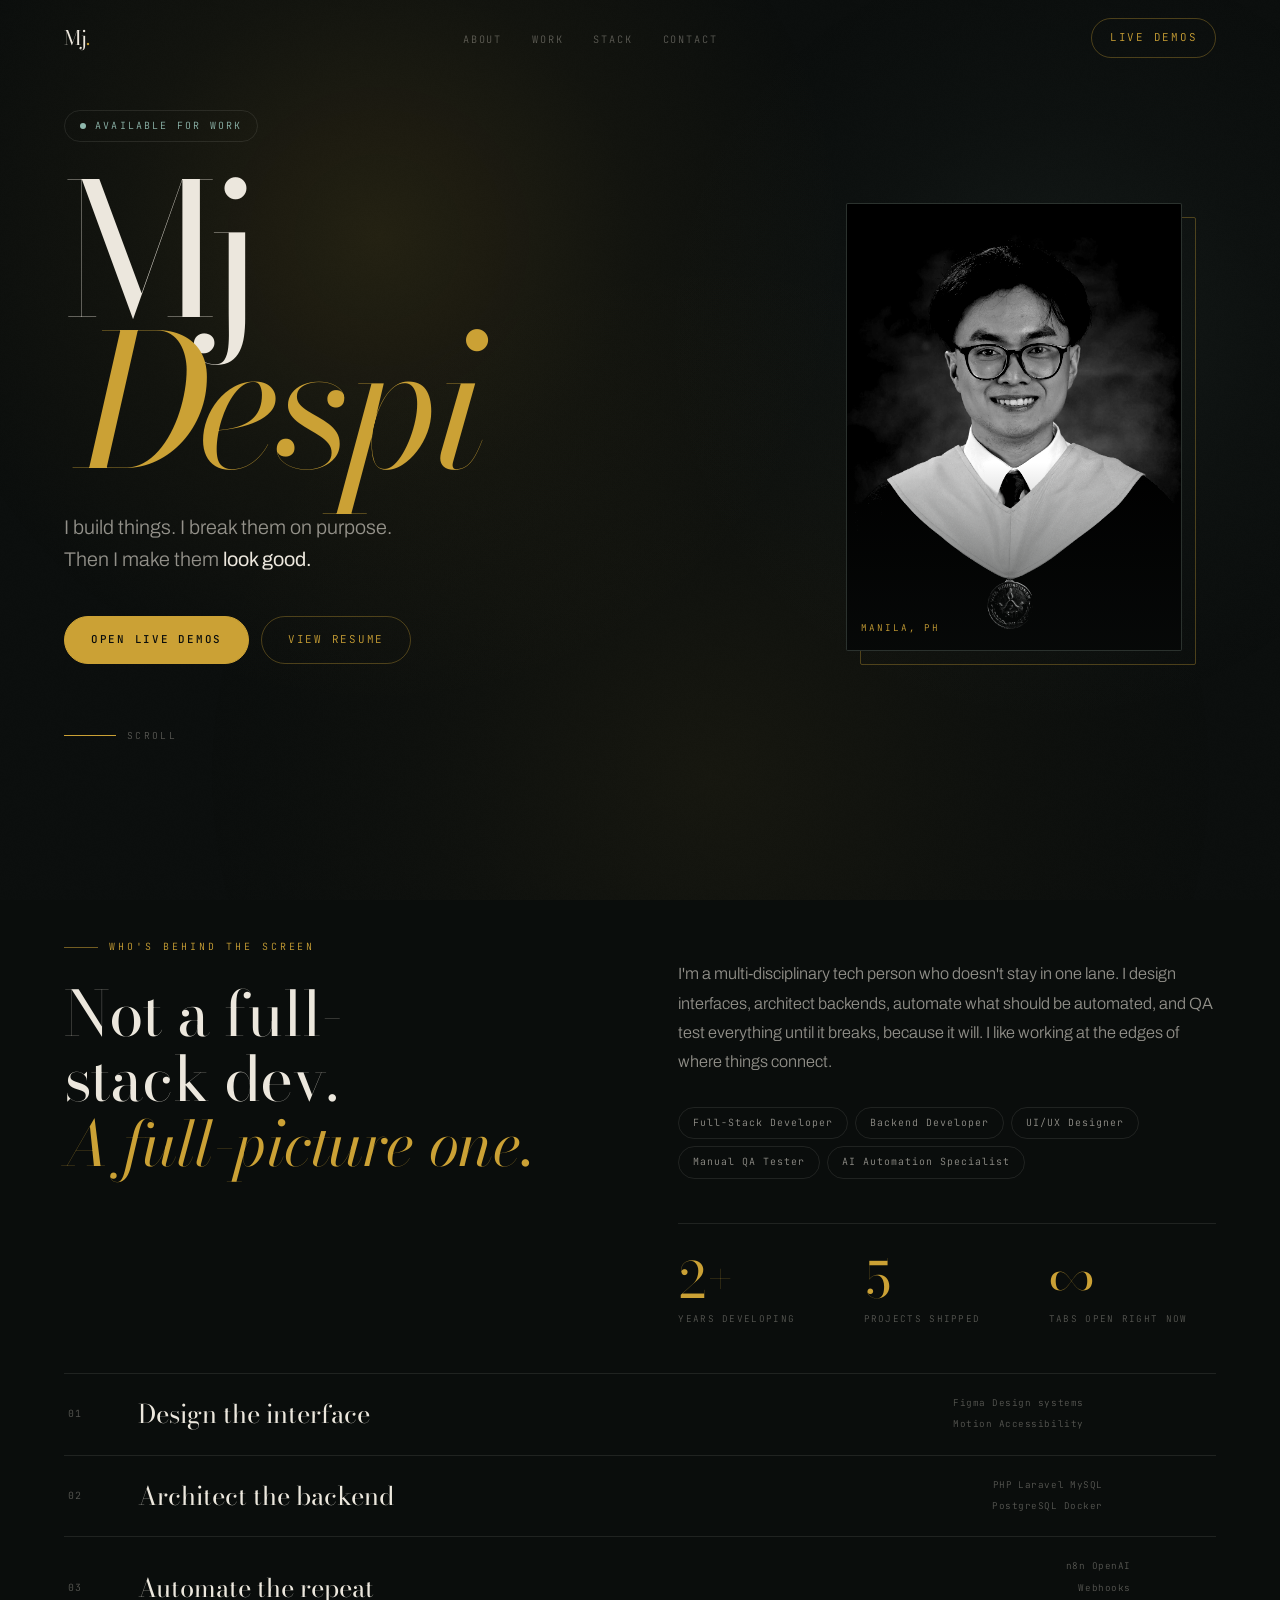
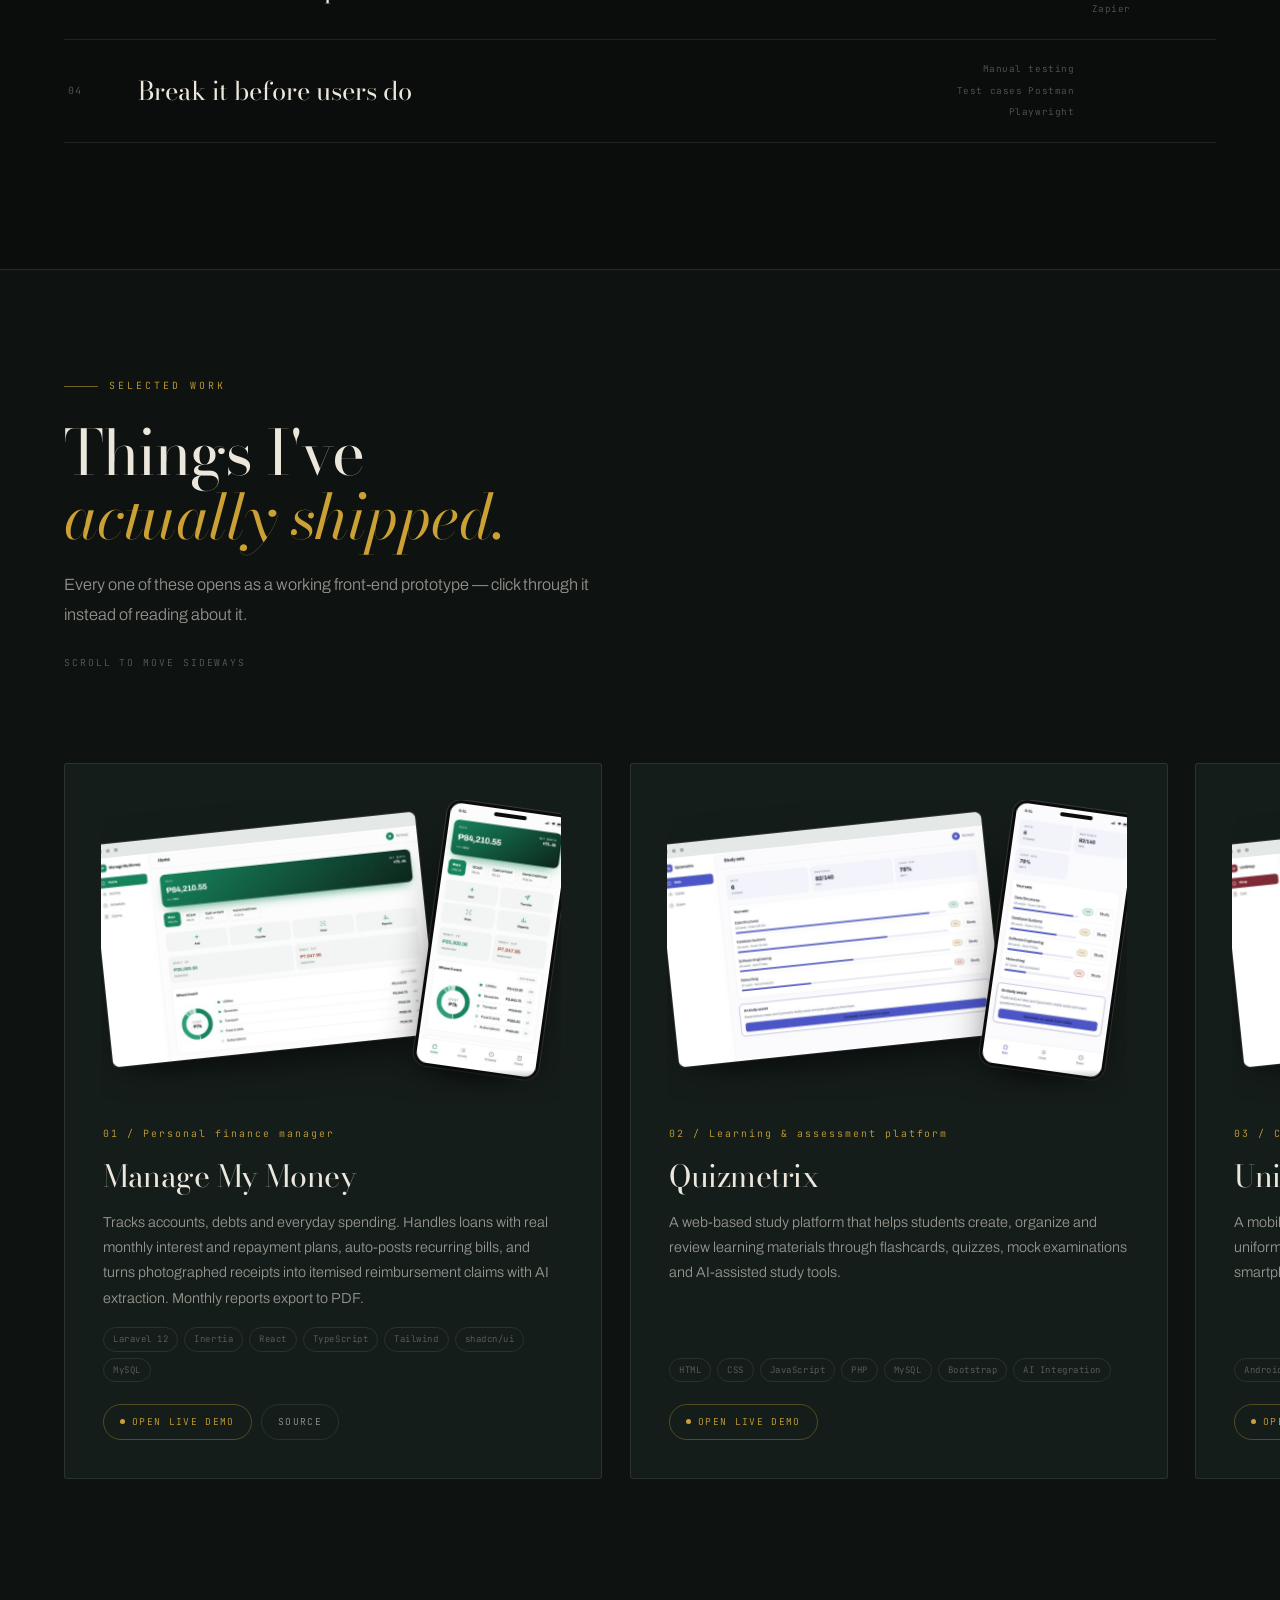
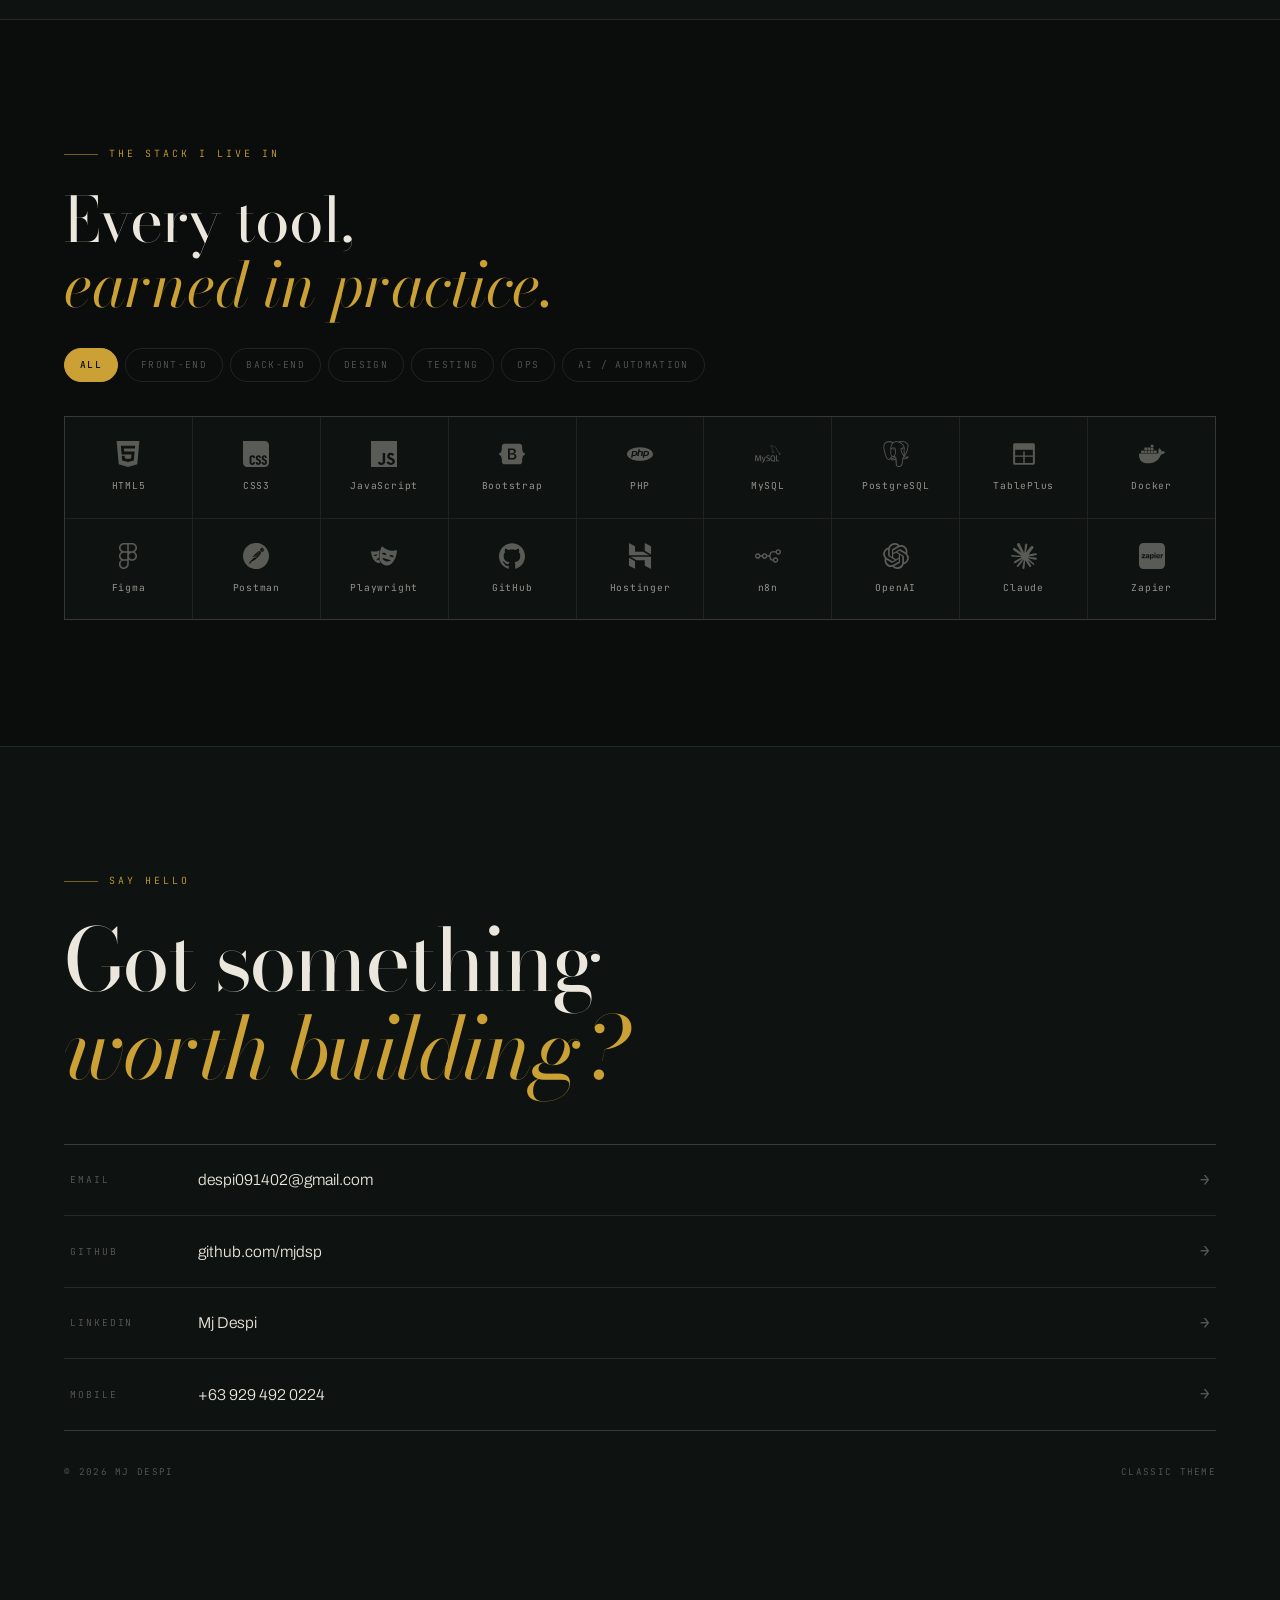
==== commit bd7fbcf2: "updated the demos" ====
--- a/index.html
+++ b/index.html
@@ -291,6 +291,59 @@
   display:flex;grid-template-columns:none;gap:28px;
   padding-left:var(--gut);padding-right:0;will-change:transform;
 }
+
+/* sneak peek — real screenshots of the prototype on the web and on a
+   phone, leaning into each other. The captures in shots/ hold only the app;
+   the browser bar and phone bezel are drawn here so they stay crisp.
+   The pair sits apart at rest and closes up on hover. */
+.peek{
+  position:relative;
+  /* Both children are absolutely positioned, so this box has no content to
+     size itself from. Inside the card's column flex it needs an explicit
+     width for aspect-ratio to resolve against, and flex:none so it is not
+     shrunk to nothing. */
+  width:100%;flex:none;
+  aspect-ratio:300/200;
+  margin:-2px -2px 4px;
+  -webkit-mask-image:linear-gradient(180deg,#000 88%,transparent);
+  mask-image:linear-gradient(180deg,#000 88%,transparent);
+}
+.peek__desk,.peek__phone{
+  position:absolute;
+  transition:transform .6s var(--ease);
+  will-change:transform;
+}
+.peek img{display:block;width:100%;height:auto}
+
+.peek__desk{
+  left:0;top:9%;width:71%;
+  border-radius:7px;overflow:hidden;
+  background:#fff;
+  box-shadow:0 20px 44px -18px rgba(0,0,0,.8),0 0 0 1px rgba(236,231,221,.14);
+  transform:rotate(-6deg);
+}
+.peek__bar{
+  display:flex;align-items:center;gap:4px;
+  padding:5px 7px;background:#E4E8E6;
+}
+.peek__bar i{width:4px;height:4px;border-radius:50%;background:rgba(0,0,0,.26)}
+
+.peek__phone{
+  right:1%;top:2%;width:27.5%;
+  border-radius:14px;padding:3px;
+  background:#0B0B0C;
+  box-shadow:0 22px 46px -16px rgba(0,0,0,.9),0 0 0 1px rgba(236,231,221,.16);
+  transform:rotate(8deg);
+}
+.peek__phone img{border-radius:11px}
+.peek__island{
+  position:absolute;top:7px;left:50%;
+  width:26%;height:4px;border-radius:99px;background:#0B0B0C;
+  transform:translateX(-50%);
+}
+
+.proj:hover .peek__desk {transform:rotate(-2.5deg) translate(-1%,-2%)}
+.proj:hover .peek__phone{transform:rotate(4deg)    translate(2%,-3%)}
 
 .proj{
   position:relative;background:var(--raise);border:1px solid var(--edge);
@@ -520,6 +573,7 @@
 </main>
 
 <script src="logos.js"></script>
+<script src="peek.js"></script>
 <script>
 /* ============================================================
    CONTENT — mirrors CONFIG in script.js
@@ -610,8 +664,10 @@
       `<a class="plink" href="demos.html#${p.demo}"><i></i>Open live demo</a>`,
       p.repo ? `<a class="plink plink--q" href="${p.repo}" target="_blank" rel="noopener">Source</a>` : "",
     ].join("");
+    const peek = (typeof PEEK !== "undefined" && PEEK(p.demo)) || "";
     card.innerHTML =
-      `<span class="proj__n">${String(i+1).padStart(2,"0")} / ${p.s}</span>
+      `${peek}
+       <span class="proj__n">${String(i+1).padStart(2,"0")} / ${p.s}</span>
        <h3 class="proj__t">${p.t}</h3>
        <p class="proj__d">${p.d}</p>
        <div class="proj__k">${p.k.map(k=>`<span>${k}</span>`).join("")}</div>
